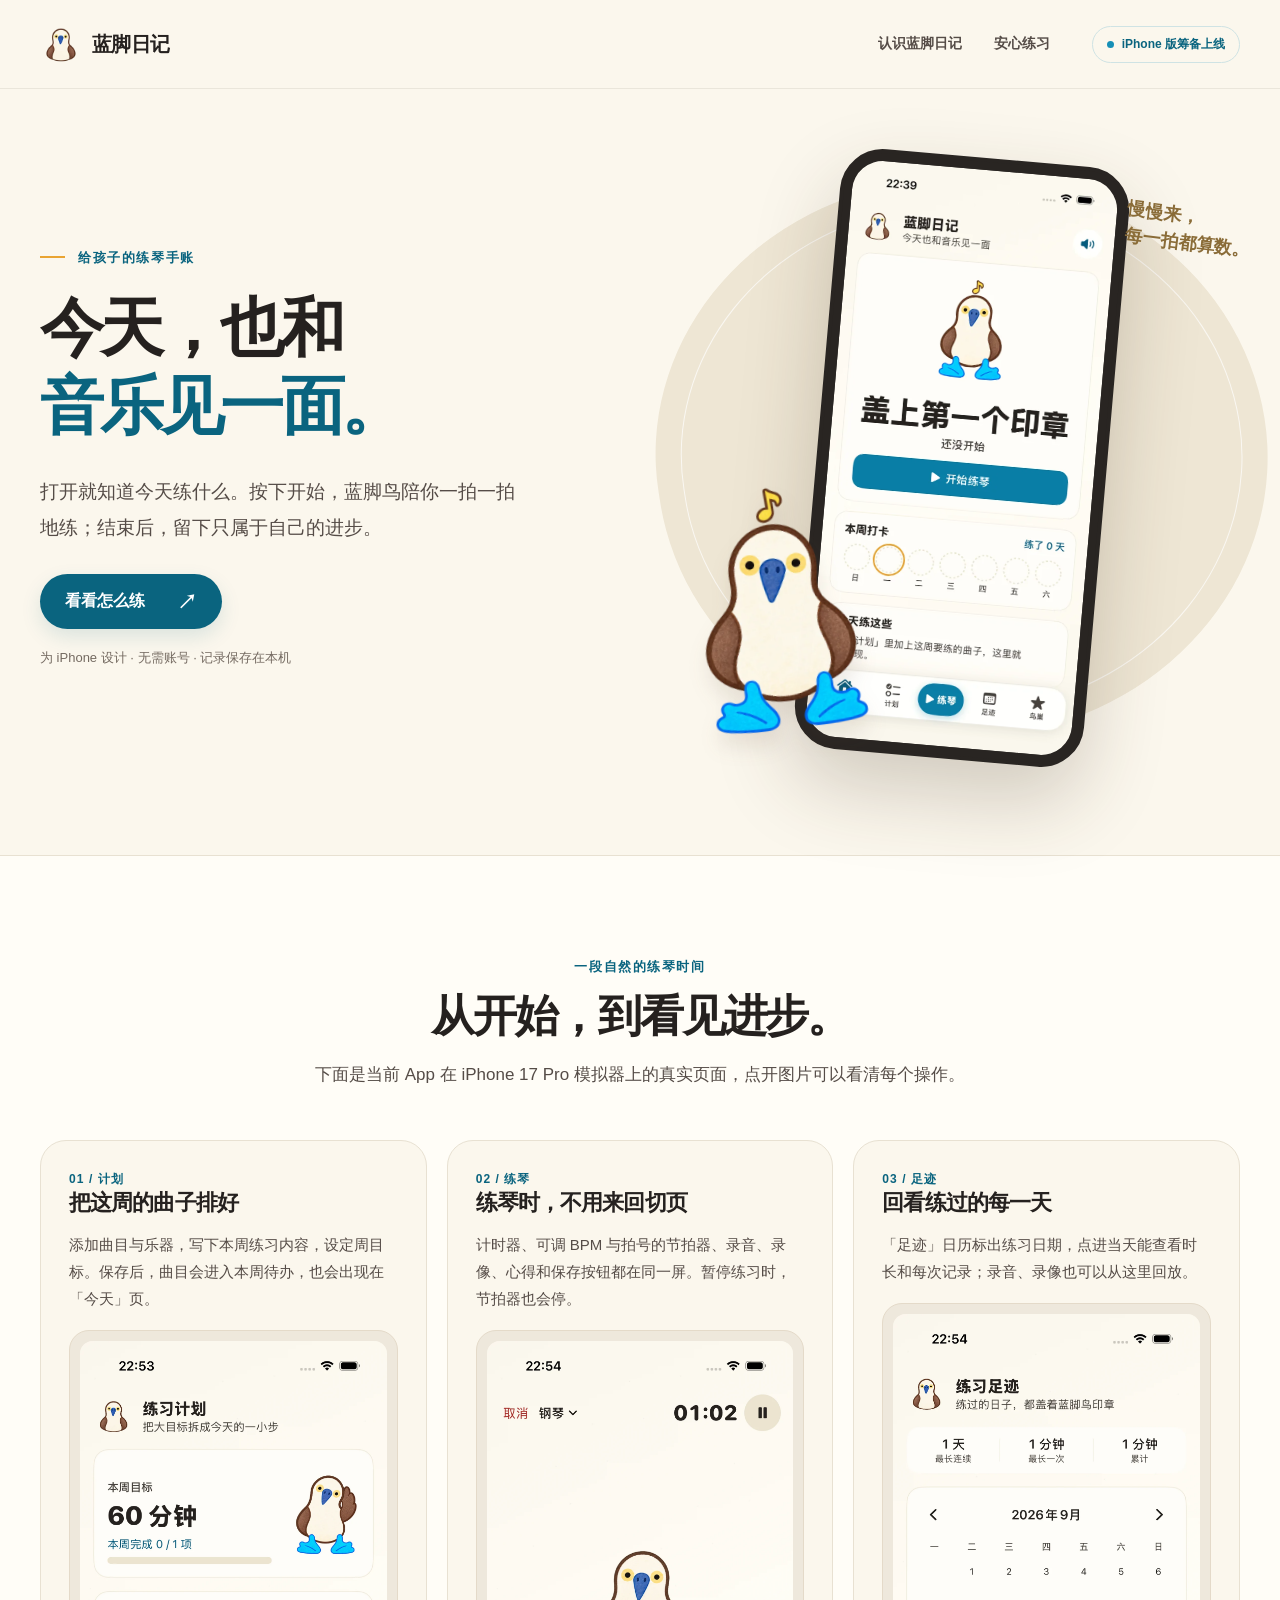
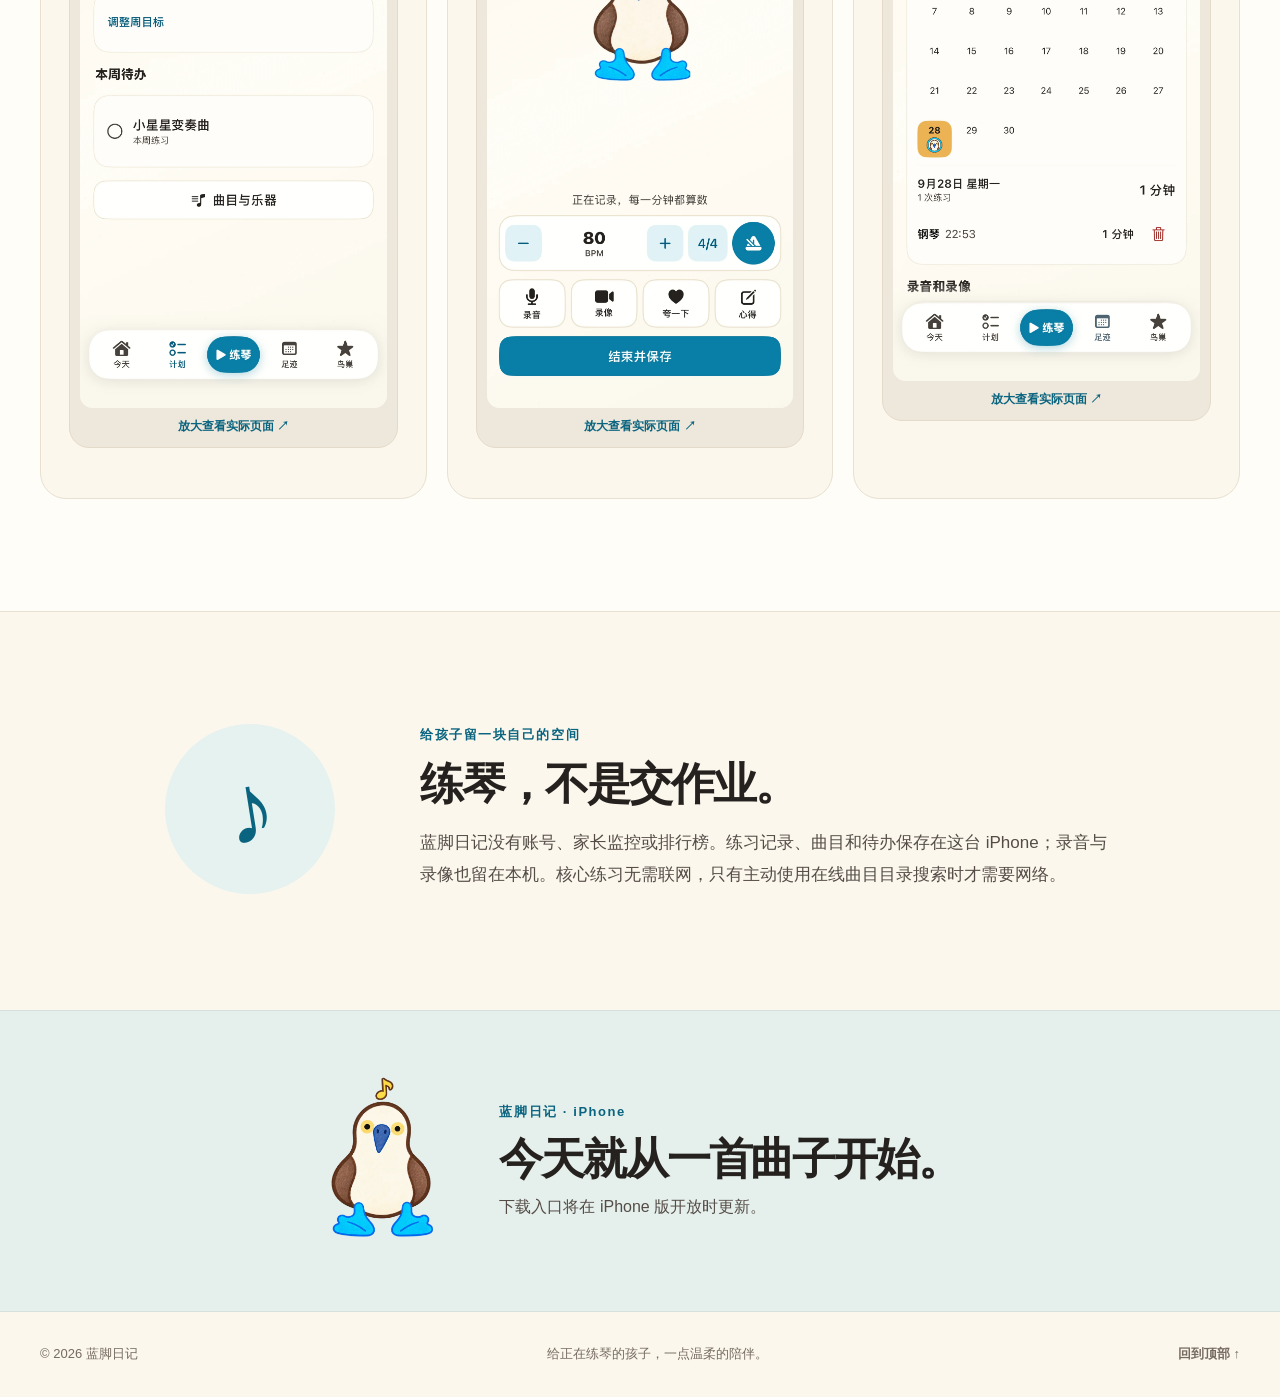
==== index.html @ 8ad5c177 "Publish BlueFootDiary website" ====
<!doctype html>
<html lang="zh-CN">
<head>
  <meta charset="utf-8">
  <meta name="viewport" content="width=device-width, initial-scale=1">
  <meta name="theme-color" content="#fbf7ed">
  <meta name="description" content="蓝脚日记是一款给孩子使用的 iPhone 练琴手账。今天知道练什么，一键开始，在蓝脚鸟的陪伴下看见自己的进步。">
  <title>蓝脚日记｜今天也和音乐见一面</title>
  <link rel="icon" type="image/svg+xml" href="data:image/svg+xml,%3Csvg xmlns='http://www.w3.org/2000/svg' viewBox='0 0 64 64'%3E%3Crect width='64' height='64' rx='18' fill='%23fbf7ed'/%3E%3Cellipse cx='31' cy='41' rx='18' ry='11' fill='%23168fb6'/%3E%3Ccircle cx='15' cy='26' r='7' fill='%23168fb6'/%3E%3Ccircle cx='30' cy='20' r='7' fill='%23168fb6'/%3E%3Ccircle cx='46' cy='26' r='7' fill='%23168fb6'/%3E%3C/svg%3E">
  <link rel="stylesheet" href="styles.css">
</head>
<body>
  <a class="skip-link" href="#main">跳到主要内容</a>
  <header class="site-header">
    <nav class="nav wrap" aria-label="主导航">
      <a class="brand" href="#top" aria-label="蓝脚日记，返回页首">
        <img src="assets/bird-avatar.webp" alt="" width="42" height="42">
        <span>蓝脚日记</span>
      </a>
      <div class="nav-links">
        <a href="#experience">认识蓝脚日记</a>
        <a href="#privacy">安心练习</a>
      </div>
      <span class="availability"><span class="status-dot" aria-hidden="true"></span>iPhone 版筹备上线</span>
    </nav>
  </header>

  <main id="main">
    <section class="hero wrap" id="top" aria-labelledby="hero-title">
      <div class="hero-copy">
        <p class="eyebrow"><span class="eyebrow-line" aria-hidden="true"></span> 给孩子的练琴手账</p>
        <h1 id="hero-title">今天，也和<br><em>音乐见一面。</em></h1>
        <p class="hero-intro">打开就知道今天练什么。按下开始，蓝脚鸟陪你一拍一拍地练；结束后，留下只属于自己的进步。</p>
        <a class="primary-link" href="#experience">看看怎么练 <span aria-hidden="true">↗</span></a>
        <p class="hero-note">为 iPhone 设计 · 无需账号 · 记录保存在本机</p>
      </div>
      <div class="hero-art" aria-label="蓝脚日记当前版本的 iPhone 首页截图">
        <div class="paper-halo" aria-hidden="true"></div>
        <div class="phone">
          <img src="assets/app-today.webp" alt="蓝脚日记首页：蓝脚鸟、开始练琴、本周打卡和今天练这些" width="650" height="1413" fetchpriority="high">
        </div>
        <img class="hero-bird" src="assets/bird-waiting.webp" alt="" width="250" height="365">
        <span class="handwritten-note" aria-hidden="true">慢慢来，<br>每一拍都算数。</span>
      </div>
    </section>

    <section class="journey" id="experience" aria-labelledby="journey-title">
      <div class="wrap">
        <div class="section-heading">
          <p class="eyebrow">一段自然的练琴时间</p>
          <h2 id="journey-title">从开始，到看见进步。</h2>
          <p>下面是当前 App 在 iPhone 17 Pro 模拟器上的真实页面，点开图片可以看清每个操作。</p>
        </div>
        <div class="steps">
          <article class="step-card">
            <span class="step-no">01 / 计划</span>
            <h3>把这周的曲子排好</h3>
            <p>添加曲目与乐器，写下本周练习内容，设定周目标。保存后，曲目会进入本周待办，也会出现在「今天」页。</p>
            <a class="step-visual screen-visual" href="assets/app-plan.webp" target="_blank" rel="noopener" aria-label="放大查看练习计划实际页面">
              <img src="assets/app-plan.webp" alt="练习计划页面：本周目标、本周待办曲目和曲目与乐器入口" loading="lazy" width="1206" height="2622">
              <span class="screen-label">放大查看实际页面 ↗</span>
            </a>
          </article>
          <article class="step-card">
            <span class="step-no">02 / 练琴</span>
            <h3>练琴时，不用来回切页</h3>
            <p>计时器、可调 BPM 与拍号的节拍器、录音、录像、心得和保存按钮都在同一屏。暂停练习时，节拍器也会停。</p>
            <a class="step-visual screen-visual" href="assets/app-practice.webp" target="_blank" rel="noopener" aria-label="放大查看练琴台实际页面">
              <img src="assets/app-practice.webp" alt="练琴台页面：计时、BPM、拍号、录音、录像、心得和结束保存" loading="lazy" width="1206" height="2622">
              <span class="screen-label">放大查看实际页面 ↗</span>
            </a>
          </article>
          <article class="step-card">
            <span class="step-no">03 / 足迹</span>
            <h3>回看练过的每一天</h3>
            <p>「足迹」日历标出练习日期，点进当天能查看时长和每次记录；录音、录像也可以从这里回放。</p>
            <a class="step-visual screen-visual" href="assets/app-footprints.webp" target="_blank" rel="noopener" aria-label="放大查看练习足迹实际页面">
              <img src="assets/app-footprints.webp" alt="练习足迹页面：连续练习、日历印章、当天时长和练习记录" loading="lazy" width="1206" height="2622">
              <span class="screen-label">放大查看实际页面 ↗</span>
            </a>
          </article>
        </div>
      </div>
    </section>

    <section class="privacy wrap" id="privacy" aria-labelledby="privacy-title">
      <div class="privacy-mark" aria-hidden="true">♪</div>
      <div>
        <p class="eyebrow">给孩子留一块自己的空间</p>
        <h2 id="privacy-title">练琴，不是交作业。</h2>
        <p>蓝脚日记没有账号、家长监控或排行榜。练习记录、曲目和待办保存在这台 iPhone；录音与录像也留在本机。核心练习无需联网，只有主动使用在线曲目目录搜索时才需要网络。</p>
      </div>
    </section>

    <section class="closing" aria-labelledby="closing-title">
      <div class="wrap closing-inner">
        <img src="assets/bird-waiting.webp" alt="" loading="lazy" width="135" height="197">
        <div>
          <p class="eyebrow">蓝脚日记 · iPhone</p>
          <h2 id="closing-title">今天就从一首曲子开始。</h2>
          <p>下载入口将在 iPhone 版开放时更新。</p>
        </div>
      </div>
    </section>
  </main>

  <footer class="site-footer">
    <div class="wrap footer-inner"><span>© 2026 蓝脚日记</span><span>给正在练琴的孩子，一点温柔的陪伴。</span><a href="#top">回到顶部 ↑</a></div>
  </footer>
</body>
</html>
---- styles.css ----
:root{--paper:#fbf7ed;--surface:#fffdf7;--ink:#25211f;--soft:#554c47;--line:#e8e1d2;--blue:#168fb6;--deep:#0a647f;--wheat:#e9a432}*{box-sizing:border-box}html{scroll-behavior:smooth}body{margin:0;background:var(--paper);color:var(--ink);font-family:-apple-system,BlinkMacSystemFont,"PingFang SC","Hiragino Sans GB","Microsoft YaHei",sans-serif;-webkit-font-smoothing:antialiased}img{max-width:100%;height:auto;display:block}a{color:inherit;text-decoration:none}a:focus-visible{outline:3px solid var(--blue);outline-offset:4px;border-radius:4px}.wrap{width:min(1200px,calc(100% - 64px));margin-inline:auto}.skip-link{position:absolute;z-index:100;left:12px;top:-60px;background:var(--ink);color:#fff;padding:10px 16px}.skip-link:focus{top:12px}.site-header{border-bottom:1px solid rgba(72,54,35,.09)}.nav{height:88px;display:flex;align-items:center;gap:42px}.brand{display:flex;align-items:center;gap:10px;font-size:20px;font-weight:800;letter-spacing:-.03em;white-space:nowrap}.brand img{object-fit:contain}.nav-links{display:flex;gap:32px;margin-left:auto;font-size:14px;color:var(--soft);font-weight:600}.nav-links a:hover,.site-footer a:hover{color:var(--deep)}.availability{display:inline-flex;align-items:center;gap:8px;border:1px solid #cfe3e4;border-radius:999px;padding:9px 14px;color:var(--deep);font-size:12px;font-weight:700;white-space:nowrap}.status-dot{width:7px;height:7px;border-radius:50%;background:var(--blue)}.hero{min-height:680px;display:grid;grid-template-columns:1.03fr .97fr;align-items:center;gap:54px;padding-top:64px;padding-bottom:92px}.hero-copy{max-width:570px;position:relative;z-index:2}.eyebrow{margin:0 0 22px;color:var(--deep);font-size:13px;font-weight:800;letter-spacing:.12em}.eyebrow-line{display:inline-block;width:25px;height:2px;margin:0 8px 4px 0;background:var(--wheat)}h1,h2,h3,p{word-break:normal}h1{font-size:clamp(52px,5vw,80px);line-height:1.23;letter-spacing:-.06em;margin:0 0 28px;font-weight:850}h1 em{font-style:normal;color:var(--deep)}.hero-intro{font-size:19px;line-height:1.9;max-width:490px;color:var(--soft);margin:0 0 28px}.primary-link{display:inline-flex;align-items:center;gap:32px;background:var(--deep);color:#fff;border-radius:999px;padding:17px 25px;font-size:16px;font-weight:750;box-shadow:0 8px 20px rgba(10,100,127,.13);transition:transform .2s,background .2s}.primary-link:hover{transform:translateY(-2px);background:#07546c}.primary-link span{font-size:20px;line-height:0}.hero-note{font-size:13px;color:#746a61;margin:20px 0 0}.hero-art{position:relative;display:flex;justify-content:center;align-items:center;min-height:610px}.paper-halo{position:absolute;width:610px;height:560px;max-width:112%;border-radius:48% 52% 49% 51%;background:#eee6d4;transform:rotate(-9deg)}.paper-halo:before{content:"";position:absolute;inset:25px;border:1px solid rgba(255,255,255,.7);border-radius:inherit}.phone{position:relative;z-index:1;width:290px;padding:8px;background:#292522;border:4px solid #292522;border-radius:43px;box-shadow:0 35px 80px rgba(66,47,27,.22);transform:rotate(5deg);overflow:hidden}.phone img{width:100%;border-radius:31px}.hero-bird{position:absolute;z-index:2;left:0;bottom:12px;width:190px;transform:rotate(-7deg);filter:drop-shadow(0 14px 10px rgba(91,67,44,.11))}.handwritten-note{position:absolute;z-index:2;right:-12px;top:50px;color:#8a6c38;font-size:18px;line-height:1.5;font-weight:700;transform:rotate(7deg)}.journey{background:#fffdf7;border-top:1px solid var(--line);border-bottom:1px solid var(--line);padding:102px 0 112px}.section-heading{text-align:center;max-width:680px;margin:0 auto 50px}.section-heading .eyebrow{margin-bottom:12px}.section-heading h2,.privacy h2,.closing h2{font-size:clamp(34px,3.4vw,48px);letter-spacing:-.05em;line-height:1.3;margin:0 0 15px}.section-heading>p:last-child{color:var(--soft);font-size:17px;line-height:1.8;margin:0}.steps{display:grid;grid-template-columns:repeat(3,1fr);gap:20px}.step-card{border:1px solid var(--line);background:var(--paper);border-radius:26px;padding:28px;min-width:0}.step-no{color:var(--deep);font-size:12px;font-weight:800;letter-spacing:.09em}.step-visual{height:250px;display:flex;align-items:center;justify-content:center;margin:18px 0 23px;border-radius:18px;overflow:hidden;position:relative}.step-visual-bird{background:#f4ede0}.step-visual-bird img{height:208px;width:auto}.step-visual-beat{background:#e8f3f2}.step-visual-beat img{height:215px;width:auto}.step-visual-nest{background:#f5eede}.step-visual-nest img{width:95%;max-height:225px;object-fit:contain}.beat-caption{position:absolute;right:14px;bottom:14px;color:var(--deep);font-size:12px;font-weight:700;background:rgba(255,255,255,.77);padding:7px 10px;border-radius:999px}.step-card h3{font-size:22px;line-height:1.4;letter-spacing:-.04em;margin:0 0 12px}.step-card p{color:var(--soft);font-size:15px;line-height:1.8;margin:0}.privacy{display:grid;grid-template-columns:185px 1fr;gap:70px;align-items:center;padding-top:112px;padding-bottom:116px;max-width:950px}.privacy-mark{display:grid;place-items:center;width:170px;height:170px;border-radius:50%;background:#e6f2ef;color:var(--deep);font-size:100px;font-family:Georgia,serif;transform:rotate(-9deg)}.privacy .eyebrow{margin-bottom:12px}.privacy p:last-child{font-size:17px;color:var(--soft);line-height:1.9;max-width:690px;margin:0}.closing{background:#e5f0ed;border-top:1px solid #d4e2db;border-bottom:1px solid #d4e2db}.closing-inner{display:flex;align-items:center;justify-content:center;gap:54px;min-height:300px}.closing-inner img{width:125px}.closing .eyebrow{margin-bottom:10px}.closing h2{margin-bottom:9px}.closing p:last-child{color:var(--soft);margin:0;font-size:16px}.site-footer{font-size:13px;color:#766b60}.footer-inner{display:flex;align-items:center;gap:20px;min-height:85px}.footer-inner span:nth-child(2){margin:auto}.site-footer a{font-weight:700}@media(max-width:950px){.nav{gap:20px}.nav-links{gap:17px}.hero{gap:20px}.phone{width:245px}.hero-bird{width:145px;left:-10px}.handwritten-note{right:-8px;font-size:15px}.paper-halo{width:460px;height:480px}.step-card{padding:20px}.step-card h3{font-size:20px}}@media(max-width:700px){.wrap{width:min(100% - 36px,540px)}.site-header .nav{height:70px}.brand{font-size:18px}.brand img{width:37px;height:37px}.nav-links{display:none}.availability{margin-left:auto;padding:7px 10px;font-size:10px}.hero{display:flex;flex-direction:column;gap:5px;padding-top:66px;padding-bottom:70px;min-height:0}.hero-copy{max-width:100%}.eyebrow{font-size:11px;margin-bottom:15px}h1{font-size:clamp(45px,11.5vw,64px);margin-bottom:20px}.hero-intro{font-size:16px;line-height:1.8;margin-bottom:23px}.primary-link{padding:15px 22px;font-size:15px}.hero-note{font-size:11px}.hero-art{width:100%;min-height:550px;margin-top:18px;overflow:hidden}.paper-halo{width:100%;height:460px}.phone{width:235px;margin-left:35px}.hero-bird{width:125px;left:3px;bottom:20px}.handwritten-note{display:none}.journey{padding:75px 0 78px}.section-heading{margin-bottom:28px}.section-heading h2,.privacy h2,.closing h2{font-size:34px}.section-heading>p:last-child{font-size:15px}.steps{grid-template-columns:1fr;gap:15px}.step-card{padding:22px}.step-visual{height:225px;margin:14px 0 20px}.step-card h3{font-size:21px}.privacy{grid-template-columns:1fr;gap:24px;padding-top:77px;padding-bottom:83px}.privacy-mark{width:92px;height:92px;font-size:58px}.privacy p:last-child{font-size:15px}.closing-inner{min-height:250px;gap:15px;justify-content:flex-start}.closing-inner img{width:90px}.closing h2{font-size:27px}.closing p:last-child{font-size:13px}.footer-inner{flex-wrap:wrap;gap:8px 18px;padding:23px 0;min-height:0}.footer-inner span:nth-child(2){order:3;width:100%;margin:0}}@media(prefers-reduced-motion:reduce){html{scroll-behavior:auto}.primary-link{transition:none}}

/* Current iPhone screens are the main evidence in the feature section. */
.step-visual.screen-visual{display:block;height:auto;overflow:hidden;margin:18px 0 22px;padding:10px;background:#eee8dc;border:1px solid #e4dac9;border-radius:20px;transition:transform .2s,box-shadow .2s}
.step-visual.screen-visual:hover{transform:translateY(-3px);box-shadow:0 14px 32px rgba(67,52,29,.12)}
.screen-visual img{width:100%;height:auto;max-height:none;object-fit:contain;border-radius:13px;background:var(--paper)}
.screen-label{display:block;padding:10px 2px 2px;text-align:center;color:var(--deep);font-size:12px;font-weight:750}
@media(prefers-reduced-motion:reduce){.step-visual.screen-visual{transition:none}}
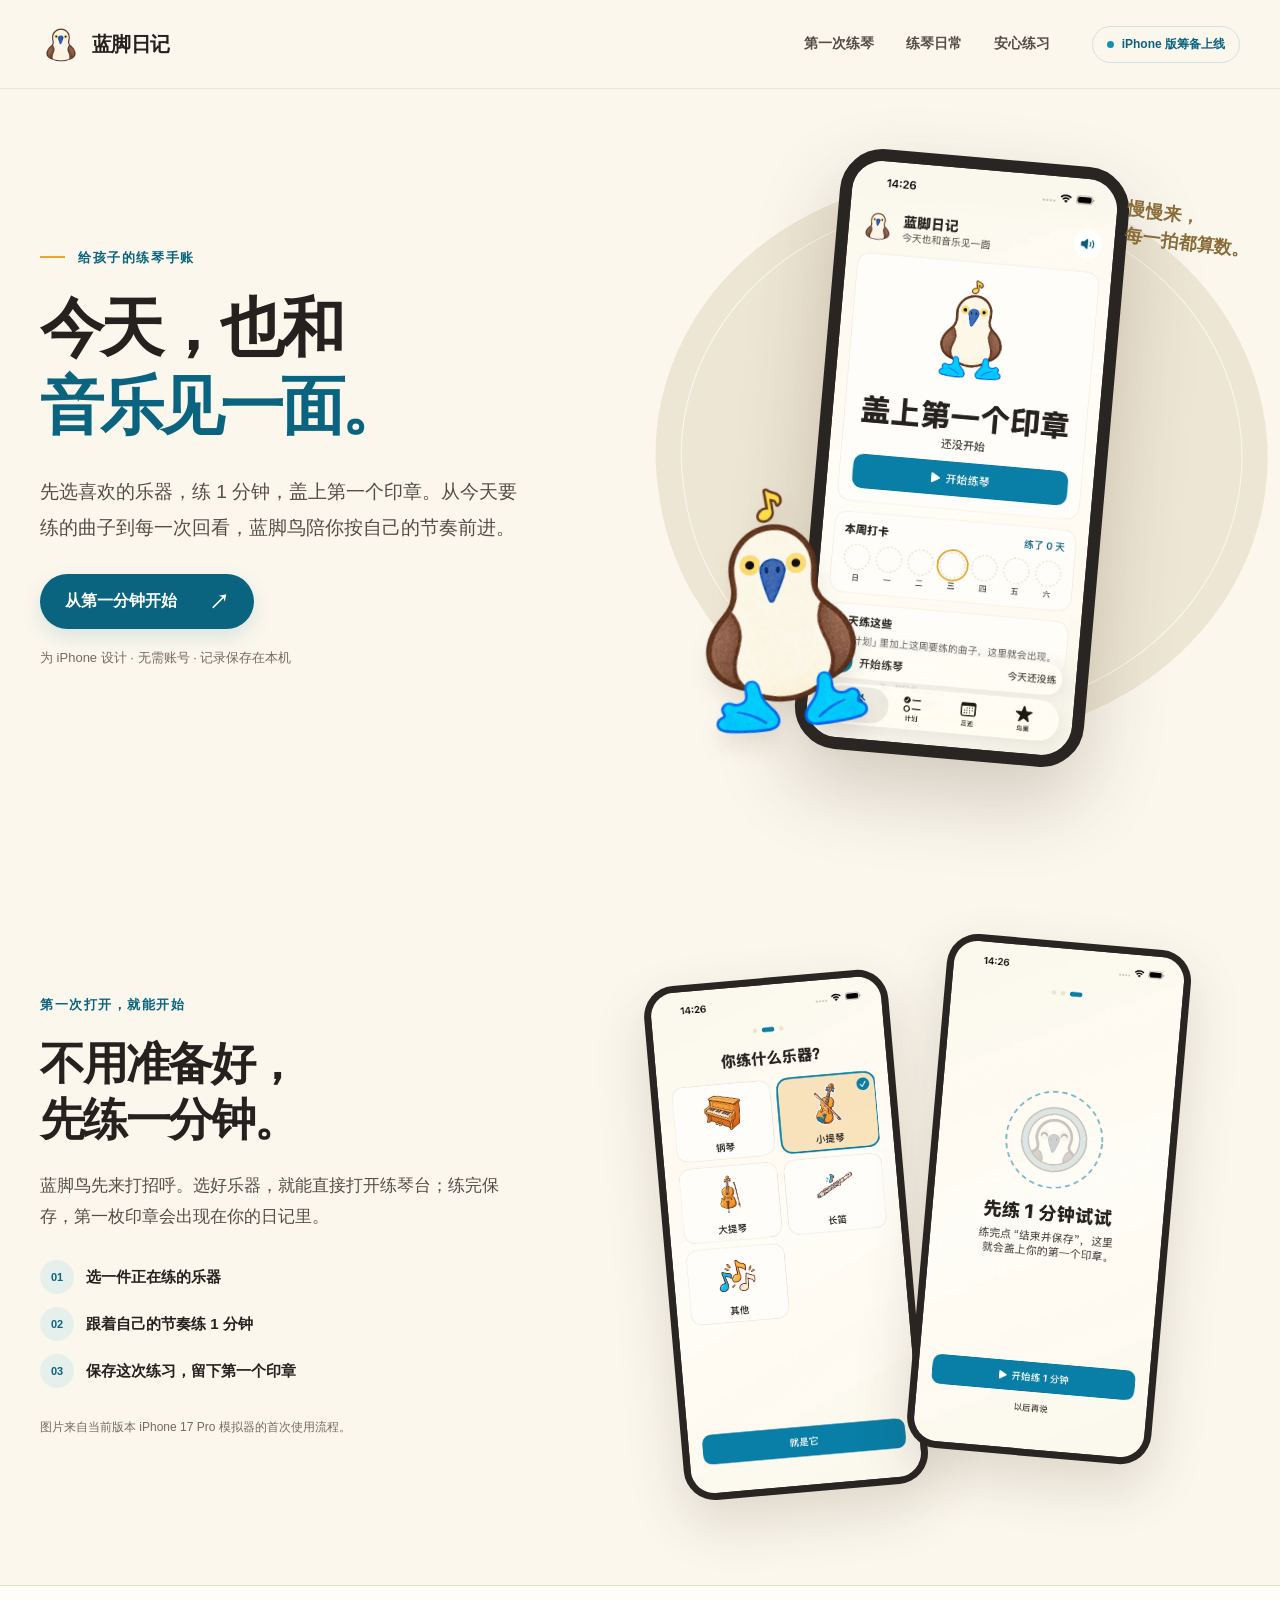
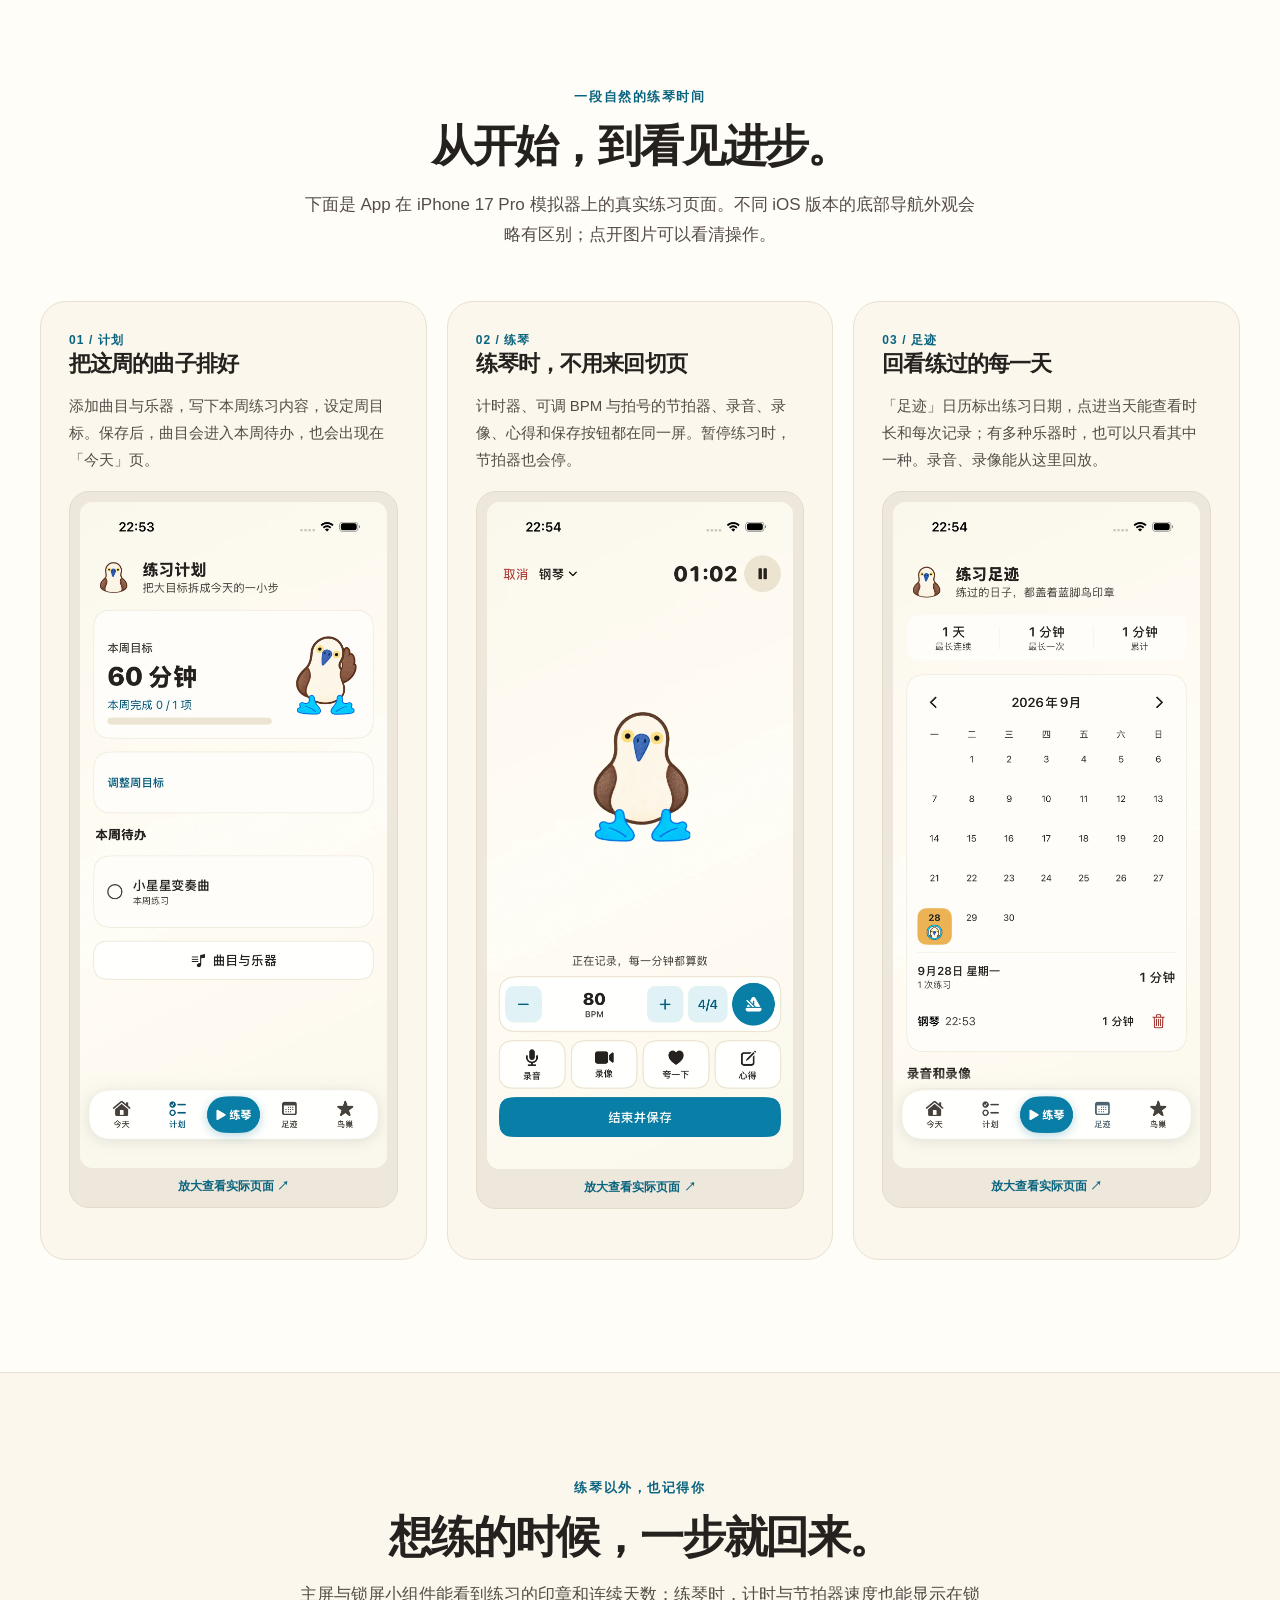
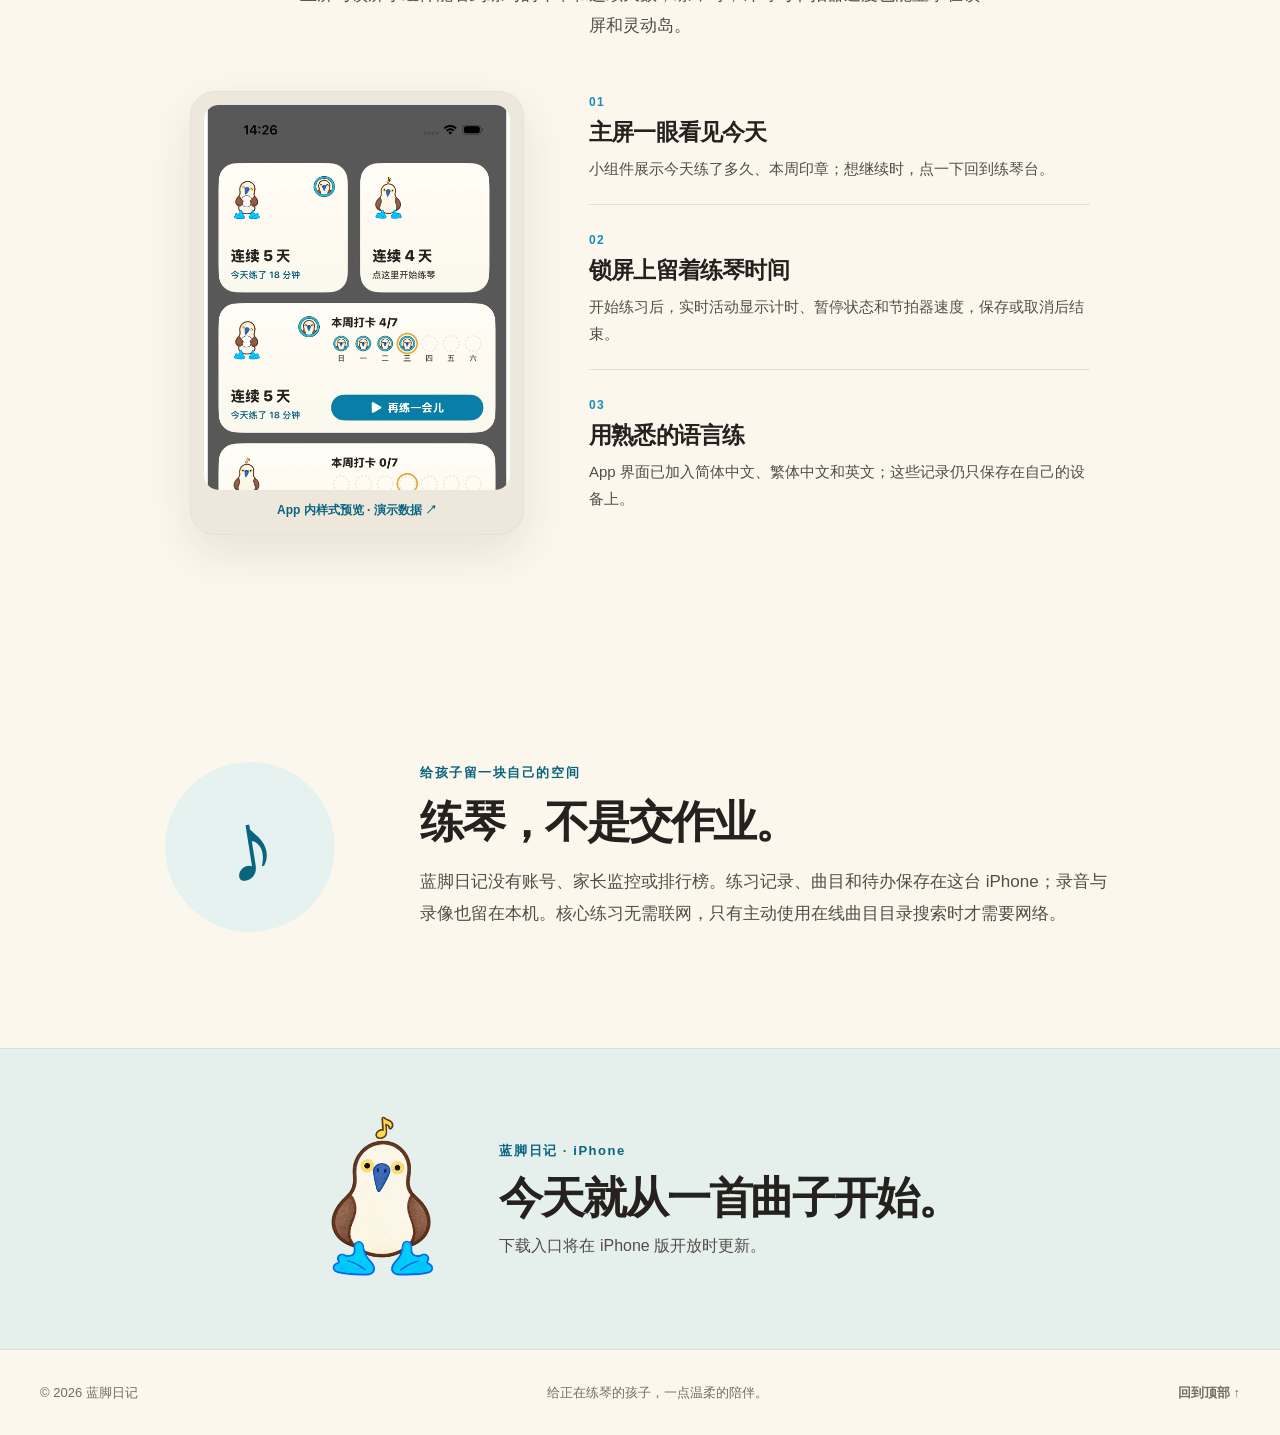
==== commit ecd088b2: "同步蓝脚日记新版引导与练琴体验到官网" ====
--- a/index.html
+++ b/index.html
@@ -18,7 +18,8 @@
         <span>蓝脚日记</span>
       </a>
       <div class="nav-links">
-        <a href="#experience">认识蓝脚日记</a>
+        <a href="#first-minute">第一次练琴</a>
+        <a href="#experience">练琴日常</a>
         <a href="#privacy">安心练习</a>
       </div>
       <span class="availability"><span class="status-dot" aria-hidden="true"></span>iPhone 版筹备上线</span>
@@ -30,17 +31,31 @@
       <div class="hero-copy">
         <p class="eyebrow"><span class="eyebrow-line" aria-hidden="true"></span> 给孩子的练琴手账</p>
         <h1 id="hero-title">今天，也和<br><em>音乐见一面。</em></h1>
-        <p class="hero-intro">打开就知道今天练什么。按下开始，蓝脚鸟陪你一拍一拍地练；结束后，留下只属于自己的进步。</p>
-        <a class="primary-link" href="#experience">看看怎么练 <span aria-hidden="true">↗</span></a>
+        <p class="hero-intro">先选喜欢的乐器，练 1 分钟，盖上第一个印章。从今天要练的曲子到每一次回看，蓝脚鸟陪你按自己的节奏前进。</p>
+        <a class="primary-link" href="#first-minute">从第一分钟开始 <span aria-hidden="true">↗</span></a>
         <p class="hero-note">为 iPhone 设计 · 无需账号 · 记录保存在本机</p>
       </div>
-      <div class="hero-art" aria-label="蓝脚日记当前版本的 iPhone 首页截图">
+      <div class="hero-art" aria-label="蓝脚日记当前版本在 iPhone 17 Pro 模拟器上的首页截图">
         <div class="paper-halo" aria-hidden="true"></div>
         <div class="phone">
-          <img src="assets/app-today.webp" alt="蓝脚日记首页：蓝脚鸟、开始练琴、本周打卡和今天练这些" width="650" height="1413" fetchpriority="high">
+          <img src="assets/app-today-2026.webp" alt="新版首页：蓝脚鸟、第一个印章、本周打卡、今天练这些和底部开始练琴入口" width="1206" height="2622" fetchpriority="high">
         </div>
         <img class="hero-bird" src="assets/bird-waiting.webp" alt="" width="250" height="365">
         <span class="handwritten-note" aria-hidden="true">慢慢来，<br>每一拍都算数。</span>
+      </div>
+    </section>
+
+    <section class="first-minute wrap" id="first-minute" aria-labelledby="first-minute-title">
+      <div class="first-minute-copy">
+        <p class="eyebrow">第一次打开，就能开始</p>
+        <h2 id="first-minute-title">不用准备好，<br>先练一分钟。</h2>
+        <p>蓝脚鸟先来打招呼。选好乐器，就能直接打开练琴台；练完保存，第一枚印章会出现在你的日记里。</p>
+        <ol class="mini-steps"><li>选一件正在练的乐器</li><li>跟着自己的节奏练 1 分钟</li><li>保存这次练习，留下第一个印章</li></ol>
+        <p class="image-context">图片来自当前版本 iPhone 17 Pro 模拟器的首次使用流程。</p>
+      </div>
+      <div class="first-minute-screens">
+        <a href="assets/onboarding-instrument.webp" target="_blank" rel="noopener" aria-label="放大查看选乐器页面的真实截图"><img src="assets/onboarding-instrument.webp" alt="首次使用时选择乐器，可选钢琴、小提琴、大提琴、长笛或其他" width="1206" height="2622" loading="lazy"></a>
+        <a href="assets/onboarding-first-minute.webp" target="_blank" rel="noopener" aria-label="放大查看开始练一分钟页面的真实截图"><img src="assets/onboarding-first-minute.webp" alt="首次使用引导的最后一步：开始练习一分钟，保存后获得第一个印章" width="1206" height="2622" loading="lazy"></a>
       </div>
     </section>
 
@@ -49,7 +64,7 @@
         <div class="section-heading">
           <p class="eyebrow">一段自然的练琴时间</p>
           <h2 id="journey-title">从开始，到看见进步。</h2>
-          <p>下面是当前 App 在 iPhone 17 Pro 模拟器上的真实页面，点开图片可以看清每个操作。</p>
+          <p>下面是 App 在 iPhone 17 Pro 模拟器上的真实练习页面。不同 iOS 版本的底部导航外观会略有区别；点开图片可以看清操作。</p>
         </div>
         <div class="steps">
           <article class="step-card">
@@ -73,12 +88,31 @@
           <article class="step-card">
             <span class="step-no">03 / 足迹</span>
             <h3>回看练过的每一天</h3>
-            <p>「足迹」日历标出练习日期，点进当天能查看时长和每次记录；录音、录像也可以从这里回放。</p>
+            <p>「足迹」日历标出练习日期，点进当天能查看时长和每次记录；有多种乐器时，也可以只看其中一种。录音、录像能从这里回放。</p>
             <a class="step-visual screen-visual" href="assets/app-footprints.webp" target="_blank" rel="noopener" aria-label="放大查看练习足迹实际页面">
               <img src="assets/app-footprints.webp" alt="练习足迹页面：连续练习、日历印章、当天时长和练习记录" loading="lazy" width="1206" height="2622">
               <span class="screen-label">放大查看实际页面 ↗</span>
             </a>
           </article>
+        </div>
+      </div>
+    </section>
+
+    <section class="little-reminders wrap" aria-labelledby="little-reminders-title">
+      <div class="section-heading">
+        <p class="eyebrow">练琴以外，也记得你</p>
+        <h2 id="little-reminders-title">想练的时候，一步就回来。</h2>
+        <p>主屏与锁屏小组件能看到练习的印章和连续天数；练琴时，计时与节拍器速度也能显示在锁屏和灵动岛。</p>
+      </div>
+      <div class="reminder-layout">
+        <a class="widget-preview" href="assets/widget-gallery-preview.webp" target="_blank" rel="noopener" aria-label="放大查看 App 内小组件样式预览">
+          <img src="assets/widget-gallery-preview.webp" alt="App 内的小组件样式预览，展示主屏和锁屏上的练习印章与练琴入口，画面使用演示数据" width="1206" height="2622" loading="lazy">
+          <span>App 内样式预览 · 演示数据 ↗</span>
+        </a>
+        <div class="reminder-points">
+          <div><span aria-hidden="true">01</span><h3>主屏一眼看见今天</h3><p>小组件展示今天练了多久、本周印章；想继续时，点一下回到练琴台。</p></div>
+          <div><span aria-hidden="true">02</span><h3>锁屏上留着练琴时间</h3><p>开始练习后，实时活动显示计时、暂停状态和节拍器速度，保存或取消后结束。</p></div>
+          <div><span aria-hidden="true">03</span><h3>用熟悉的语言练</h3><p>App 界面已加入简体中文、繁体中文和英文；这些记录仍只保存在自己的设备上。</p></div>
         </div>
       </div>
     </section>
--- a/styles.css
+++ b/styles.css
@@ -6,3 +6,5 @@
 .screen-visual img{width:100%;height:auto;max-height:none;object-fit:contain;border-radius:13px;background:var(--paper)}
 .screen-label{display:block;padding:10px 2px 2px;text-align:center;color:var(--deep);font-size:12px;font-weight:750}
 @media(prefers-reduced-motion:reduce){.step-visual.screen-visual{transition:none}}
+
+.first-minute{display:grid;grid-template-columns:minmax(0,.85fr) minmax(0,1.15fr);align-items:center;gap:72px;padding-top:104px;padding-bottom:110px}.first-minute-copy h2{font-size:clamp(36px,3.5vw,52px);line-height:1.25;letter-spacing:-.05em;margin:0 0 22px}.first-minute-copy>p:not(.eyebrow){color:var(--soft);font-size:17px;line-height:1.85;margin:0}.mini-steps{list-style:none;counter-reset:minute;padding:0;margin:28px 0;display:grid;gap:13px}.mini-steps li{counter-increment:minute;display:flex;align-items:center;gap:12px;font-size:15px;font-weight:700}.mini-steps li:before{content:counter(minute,decimal-leading-zero);display:grid;place-items:center;flex:none;width:34px;height:34px;border-radius:50%;background:#e5f0ed;color:var(--deep);font-size:11px}.first-minute-copy .image-context{font-size:12px!important;color:#766b60!important}.first-minute-screens{display:flex;align-items:center;justify-content:center;gap:18px;min-width:0}.first-minute-screens a{width:45%;max-width:245px;padding:7px;background:#292522;border-radius:31px;box-shadow:0 23px 55px rgba(66,47,27,.16);transition:transform .2s}.first-minute-screens a:first-child{transform:rotate(-5deg) translateY(18px)}.first-minute-screens a:last-child{transform:rotate(5deg) translateY(-18px)}.first-minute-screens a:hover:first-child{transform:rotate(-3deg) translateY(10px)}.first-minute-screens a:hover:last-child{transform:rotate(3deg) translateY(-10px)}.first-minute-screens img{width:100%;border-radius:24px}.little-reminders{padding-top:106px;padding-bottom:115px}.reminder-layout{display:grid;grid-template-columns:minmax(0,.8fr) minmax(0,1.2fr);gap:65px;align-items:center;max-width:900px;margin:auto}.widget-preview{display:block;background:#eee8dc;padding:13px;border:1px solid var(--line);border-radius:25px;box-shadow:0 18px 46px rgba(66,47,27,.1)}.widget-preview img{width:100%;height:385px;object-fit:cover;object-position:top;border-radius:15px}.widget-preview span{display:block;padding:12px 4px 2px;text-align:center;color:var(--deep);font-size:12px;font-weight:750}.reminder-points{display:grid;gap:25px}.reminder-points>div{border-bottom:1px solid var(--line);padding-bottom:22px}.reminder-points>div:last-child{border:0}.reminder-points span{color:var(--blue);font-size:12px;font-weight:800;letter-spacing:.12em}.reminder-points h3{font-size:23px;margin:7px 0;letter-spacing:-.035em}.reminder-points p{font-size:15px;line-height:1.8;color:var(--soft);margin:0}@media(max-width:950px){.hero-art{min-width:0;overflow:hidden}.first-minute{gap:35px}.reminder-layout{gap:35px}}@media(max-width:700px){.first-minute{grid-template-columns:1fr;gap:30px;padding-top:76px;padding-bottom:80px}.first-minute-copy h2{font-size:38px}.first-minute-copy>p:not(.eyebrow){font-size:15px}.first-minute-screens{gap:12px;padding:8px 6px 25px}.first-minute-screens a{border-radius:25px;padding:5px;width:46%}.first-minute-screens img{border-radius:20px}.little-reminders{padding-top:75px;padding-bottom:80px}.reminder-layout{grid-template-columns:1fr;gap:32px}.widget-preview{max-width:420px;margin:auto}.widget-preview img{height:280px}.reminder-points{gap:16px}.reminder-points>div{padding-bottom:16px}.reminder-points h3{font-size:20px}}@media(prefers-reduced-motion:reduce){.first-minute-screens a{transition:none}}
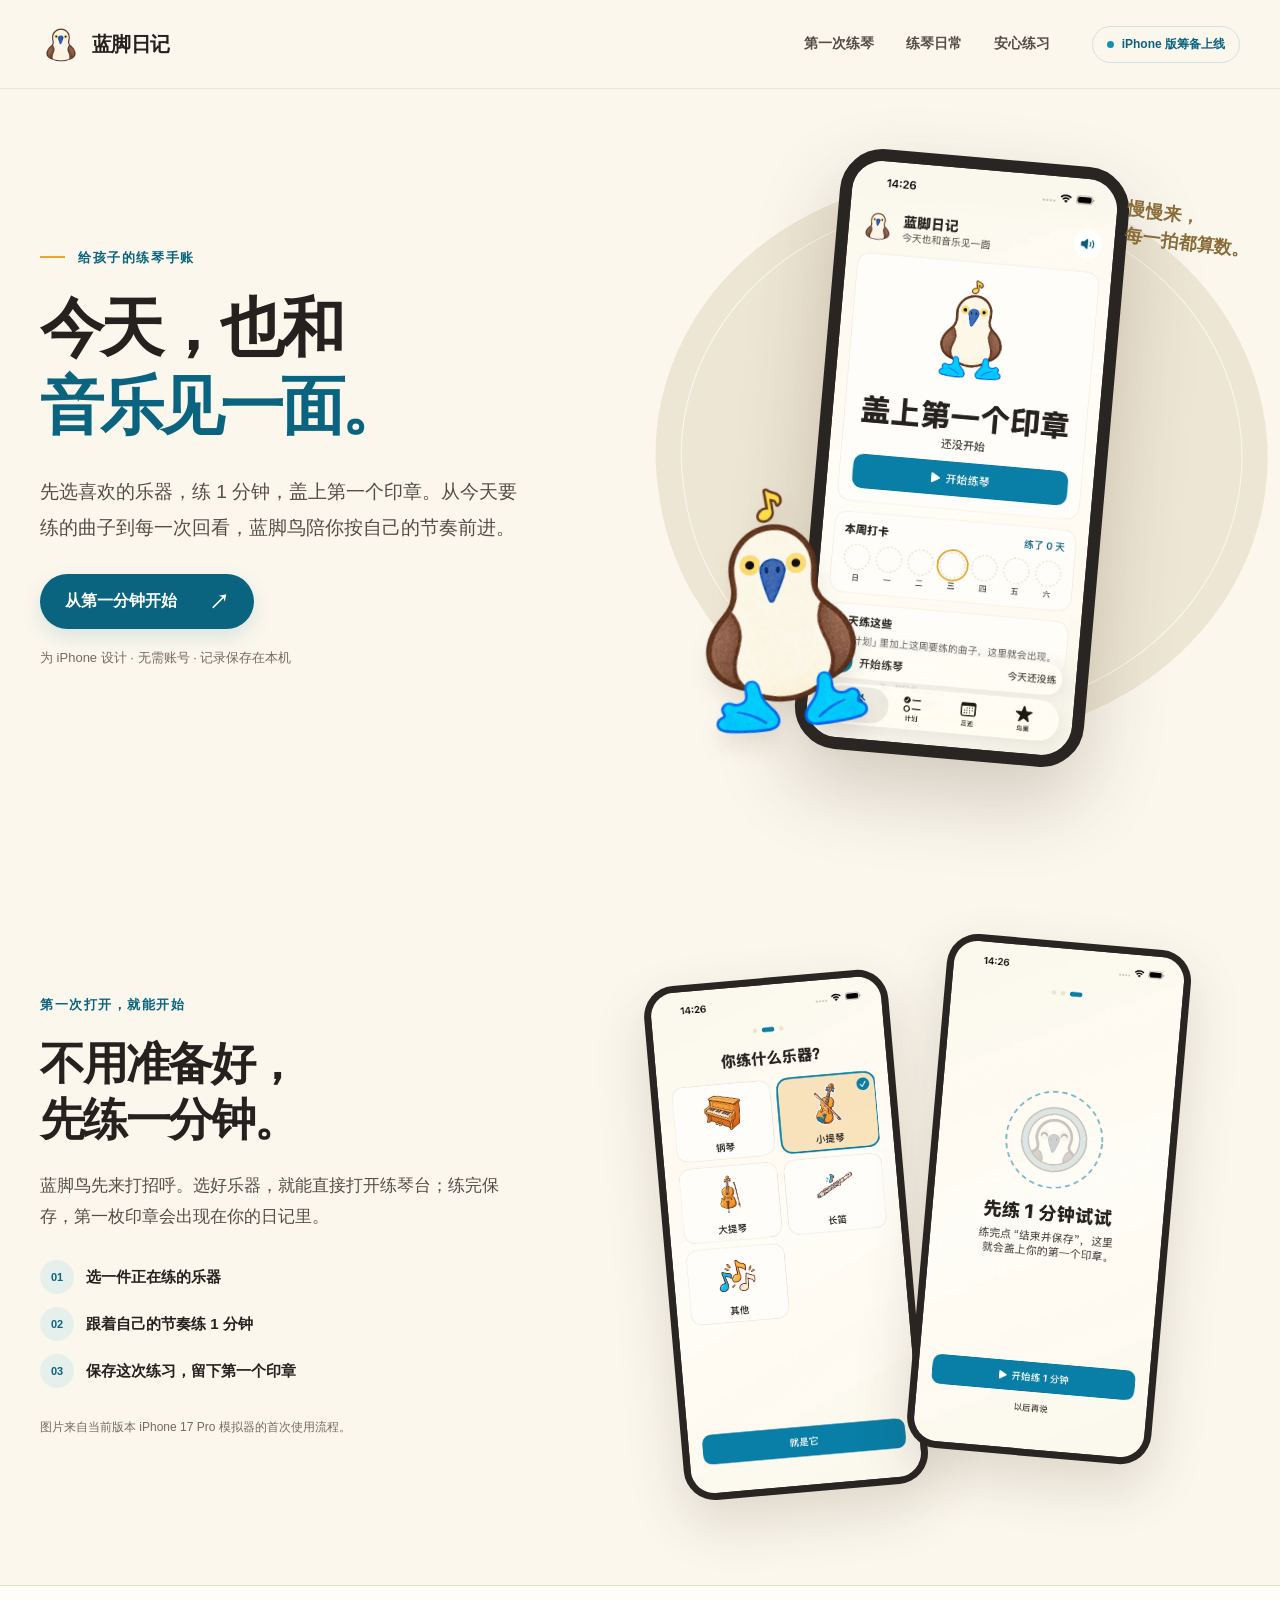
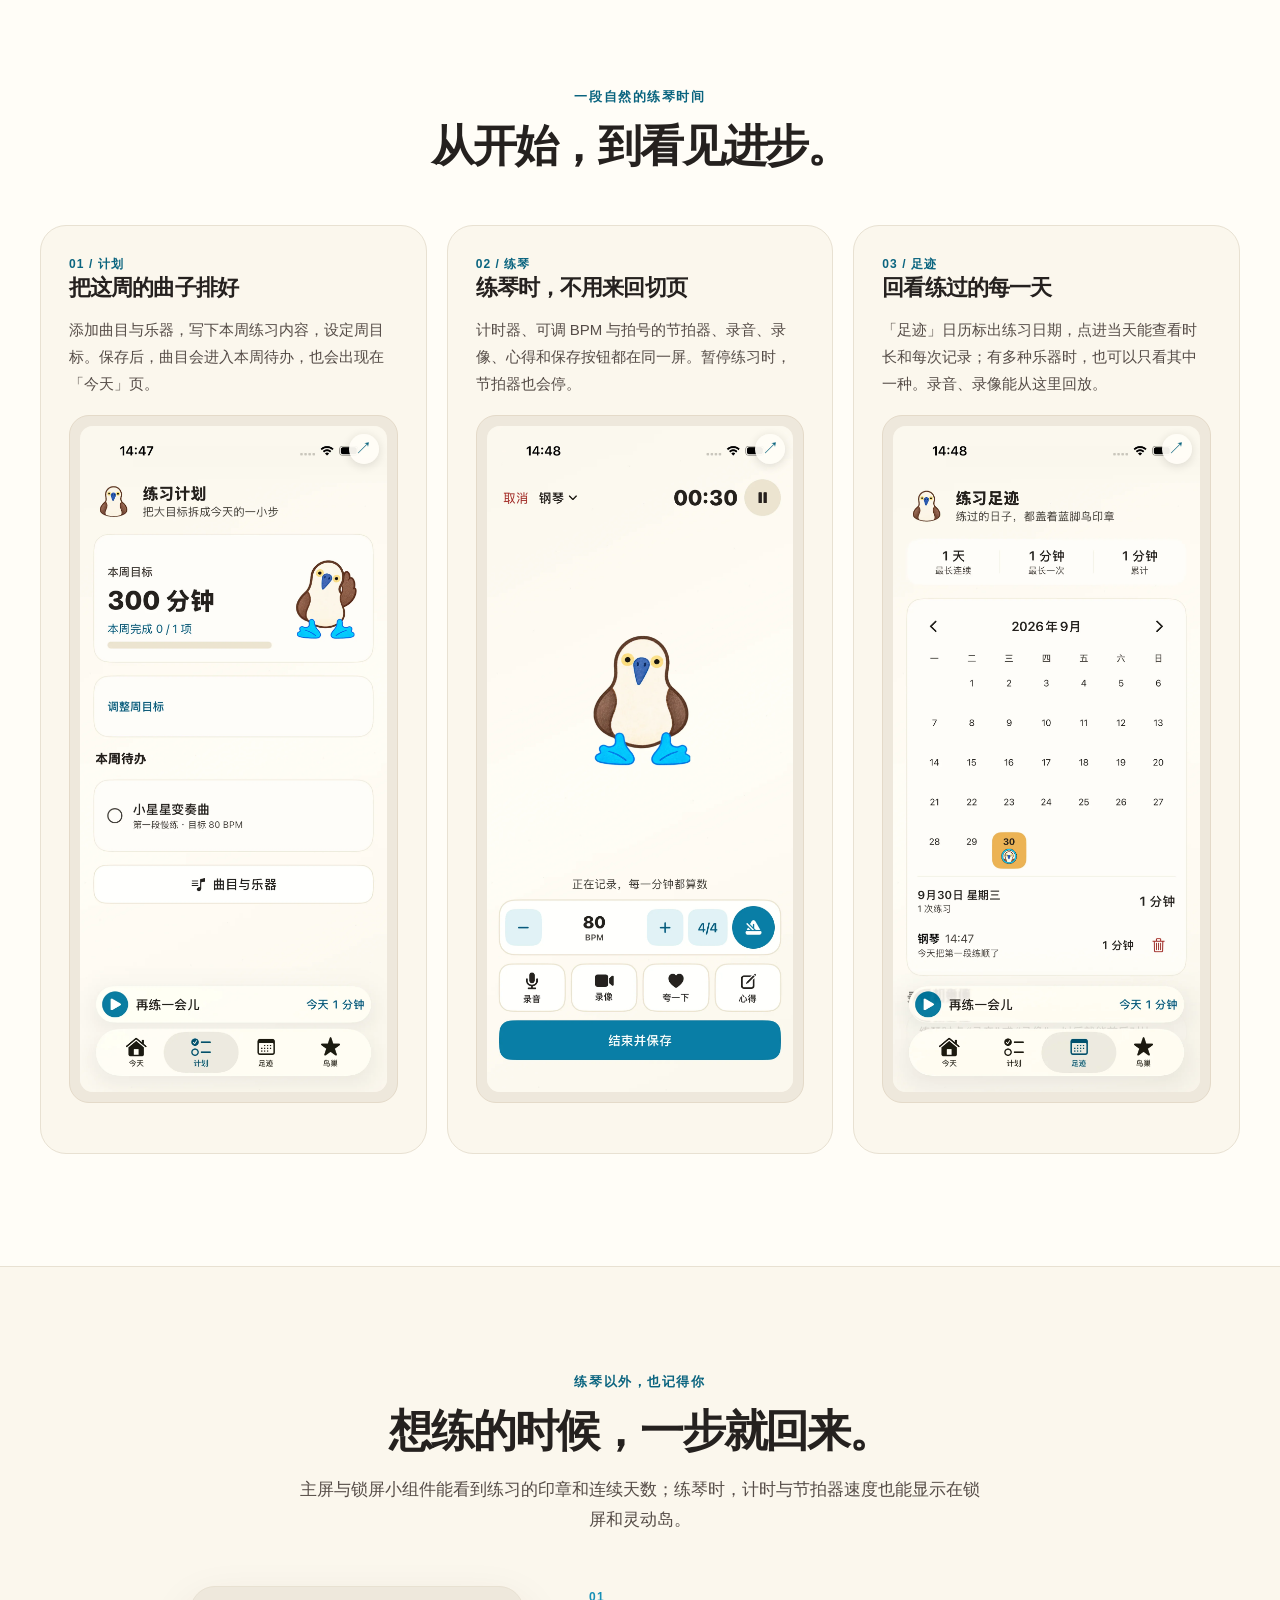
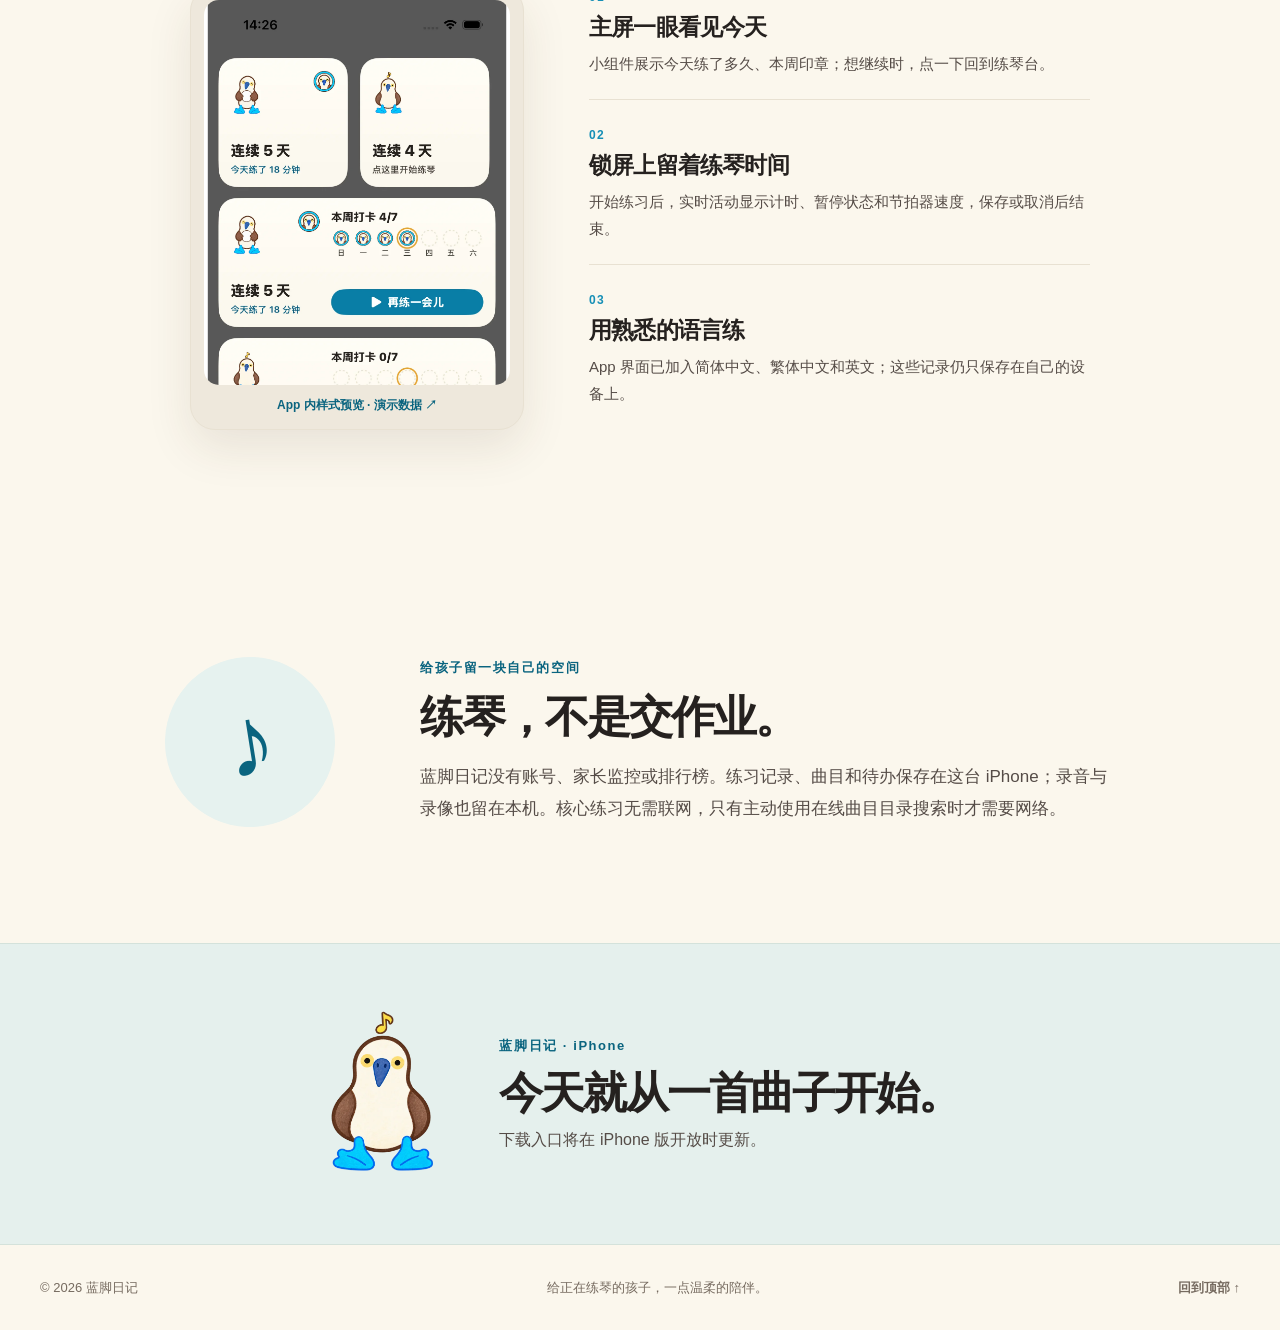
==== commit 7a9cff81: "Update feature screens to current iPhone build" ====
--- a/index.html
+++ b/index.html
@@ -64,34 +64,30 @@
         <div class="section-heading">
           <p class="eyebrow">一段自然的练琴时间</p>
           <h2 id="journey-title">从开始，到看见进步。</h2>
-          <p>下面是 App 在 iPhone 17 Pro 模拟器上的真实练习页面。不同 iOS 版本的底部导航外观会略有区别；点开图片可以看清操作。</p>
         </div>
         <div class="steps">
           <article class="step-card">
             <span class="step-no">01 / 计划</span>
             <h3>把这周的曲子排好</h3>
             <p>添加曲目与乐器，写下本周练习内容，设定周目标。保存后，曲目会进入本周待办，也会出现在「今天」页。</p>
-            <a class="step-visual screen-visual" href="assets/app-plan.webp" target="_blank" rel="noopener" aria-label="放大查看练习计划实际页面">
-              <img src="assets/app-plan.webp" alt="练习计划页面：本周目标、本周待办曲目和曲目与乐器入口" loading="lazy" width="1206" height="2622">
-              <span class="screen-label">放大查看实际页面 ↗</span>
+            <a class="step-visual screen-visual" href="assets/app-plan-2026.webp" target="_blank" rel="noopener" aria-label="查看练习计划页面大图">
+              <img src="assets/app-plan-2026.webp" alt="当前版本练习计划页面：本周目标、本周待办的小星星变奏曲和曲目与乐器入口" loading="lazy" width="1206" height="2622">
             </a>
           </article>
           <article class="step-card">
             <span class="step-no">02 / 练琴</span>
             <h3>练琴时，不用来回切页</h3>
             <p>计时器、可调 BPM 与拍号的节拍器、录音、录像、心得和保存按钮都在同一屏。暂停练习时，节拍器也会停。</p>
-            <a class="step-visual screen-visual" href="assets/app-practice.webp" target="_blank" rel="noopener" aria-label="放大查看练琴台实际页面">
-              <img src="assets/app-practice.webp" alt="练琴台页面：计时、BPM、拍号、录音、录像、心得和结束保存" loading="lazy" width="1206" height="2622">
-              <span class="screen-label">放大查看实际页面 ↗</span>
+            <a class="step-visual screen-visual" href="assets/app-practice-2026.webp" target="_blank" rel="noopener" aria-label="查看练琴台页面大图">
+              <img src="assets/app-practice-2026.webp" alt="当前版本练琴台页面：计时、BPM、拍号、录音、录像、心得和结束保存" loading="lazy" width="1206" height="2622">
             </a>
           </article>
           <article class="step-card">
             <span class="step-no">03 / 足迹</span>
             <h3>回看练过的每一天</h3>
             <p>「足迹」日历标出练习日期，点进当天能查看时长和每次记录；有多种乐器时，也可以只看其中一种。录音、录像能从这里回放。</p>
-            <a class="step-visual screen-visual" href="assets/app-footprints.webp" target="_blank" rel="noopener" aria-label="放大查看练习足迹实际页面">
-              <img src="assets/app-footprints.webp" alt="练习足迹页面：连续练习、日历印章、当天时长和练习记录" loading="lazy" width="1206" height="2622">
-              <span class="screen-label">放大查看实际页面 ↗</span>
+            <a class="step-visual screen-visual" href="assets/app-footprints-2026.webp" target="_blank" rel="noopener" aria-label="查看练习足迹页面大图">
+              <img src="assets/app-footprints-2026.webp" alt="当前版本练习足迹页面：连续练习、日历印章、当天时长和练习记录" loading="lazy" width="1206" height="2622">
             </a>
           </article>
         </div>
--- a/styles.css
+++ b/styles.css
@@ -4,7 +4,7 @@
 .step-visual.screen-visual{display:block;height:auto;overflow:hidden;margin:18px 0 22px;padding:10px;background:#eee8dc;border:1px solid #e4dac9;border-radius:20px;transition:transform .2s,box-shadow .2s}
 .step-visual.screen-visual:hover{transform:translateY(-3px);box-shadow:0 14px 32px rgba(67,52,29,.12)}
 .screen-visual img{width:100%;height:auto;max-height:none;object-fit:contain;border-radius:13px;background:var(--paper)}
-.screen-label{display:block;padding:10px 2px 2px;text-align:center;color:var(--deep);font-size:12px;font-weight:750}
+.step-visual.screen-visual::after{content:"↗";position:absolute;top:18px;right:18px;width:30px;height:30px;display:grid;place-items:center;border-radius:50%;background:rgba(255,253,247,.94);color:var(--deep);font-size:17px;box-shadow:0 2px 10px rgba(38,34,29,.14);pointer-events:none}
 @media(prefers-reduced-motion:reduce){.step-visual.screen-visual{transition:none}}
 
 .first-minute{display:grid;grid-template-columns:minmax(0,.85fr) minmax(0,1.15fr);align-items:center;gap:72px;padding-top:104px;padding-bottom:110px}.first-minute-copy h2{font-size:clamp(36px,3.5vw,52px);line-height:1.25;letter-spacing:-.05em;margin:0 0 22px}.first-minute-copy>p:not(.eyebrow){color:var(--soft);font-size:17px;line-height:1.85;margin:0}.mini-steps{list-style:none;counter-reset:minute;padding:0;margin:28px 0;display:grid;gap:13px}.mini-steps li{counter-increment:minute;display:flex;align-items:center;gap:12px;font-size:15px;font-weight:700}.mini-steps li:before{content:counter(minute,decimal-leading-zero);display:grid;place-items:center;flex:none;width:34px;height:34px;border-radius:50%;background:#e5f0ed;color:var(--deep);font-size:11px}.first-minute-copy .image-context{font-size:12px!important;color:#766b60!important}.first-minute-screens{display:flex;align-items:center;justify-content:center;gap:18px;min-width:0}.first-minute-screens a{width:45%;max-width:245px;padding:7px;background:#292522;border-radius:31px;box-shadow:0 23px 55px rgba(66,47,27,.16);transition:transform .2s}.first-minute-screens a:first-child{transform:rotate(-5deg) translateY(18px)}.first-minute-screens a:last-child{transform:rotate(5deg) translateY(-18px)}.first-minute-screens a:hover:first-child{transform:rotate(-3deg) translateY(10px)}.first-minute-screens a:hover:last-child{transform:rotate(3deg) translateY(-10px)}.first-minute-screens img{width:100%;border-radius:24px}.little-reminders{padding-top:106px;padding-bottom:115px}.reminder-layout{display:grid;grid-template-columns:minmax(0,.8fr) minmax(0,1.2fr);gap:65px;align-items:center;max-width:900px;margin:auto}.widget-preview{display:block;background:#eee8dc;padding:13px;border:1px solid var(--line);border-radius:25px;box-shadow:0 18px 46px rgba(66,47,27,.1)}.widget-preview img{width:100%;height:385px;object-fit:cover;object-position:top;border-radius:15px}.widget-preview span{display:block;padding:12px 4px 2px;text-align:center;color:var(--deep);font-size:12px;font-weight:750}.reminder-points{display:grid;gap:25px}.reminder-points>div{border-bottom:1px solid var(--line);padding-bottom:22px}.reminder-points>div:last-child{border:0}.reminder-points span{color:var(--blue);font-size:12px;font-weight:800;letter-spacing:.12em}.reminder-points h3{font-size:23px;margin:7px 0;letter-spacing:-.035em}.reminder-points p{font-size:15px;line-height:1.8;color:var(--soft);margin:0}@media(max-width:950px){.hero-art{min-width:0;overflow:hidden}.first-minute{gap:35px}.reminder-layout{gap:35px}}@media(max-width:700px){.first-minute{grid-template-columns:1fr;gap:30px;padding-top:76px;padding-bottom:80px}.first-minute-copy h2{font-size:38px}.first-minute-copy>p:not(.eyebrow){font-size:15px}.first-minute-screens{gap:12px;padding:8px 6px 25px}.first-minute-screens a{border-radius:25px;padding:5px;width:46%}.first-minute-screens img{border-radius:20px}.little-reminders{padding-top:75px;padding-bottom:80px}.reminder-layout{grid-template-columns:1fr;gap:32px}.widget-preview{max-width:420px;margin:auto}.widget-preview img{height:280px}.reminder-points{gap:16px}.reminder-points>div{padding-bottom:16px}.reminder-points h3{font-size:20px}}@media(prefers-reduced-motion:reduce){.first-minute-screens a{transition:none}}
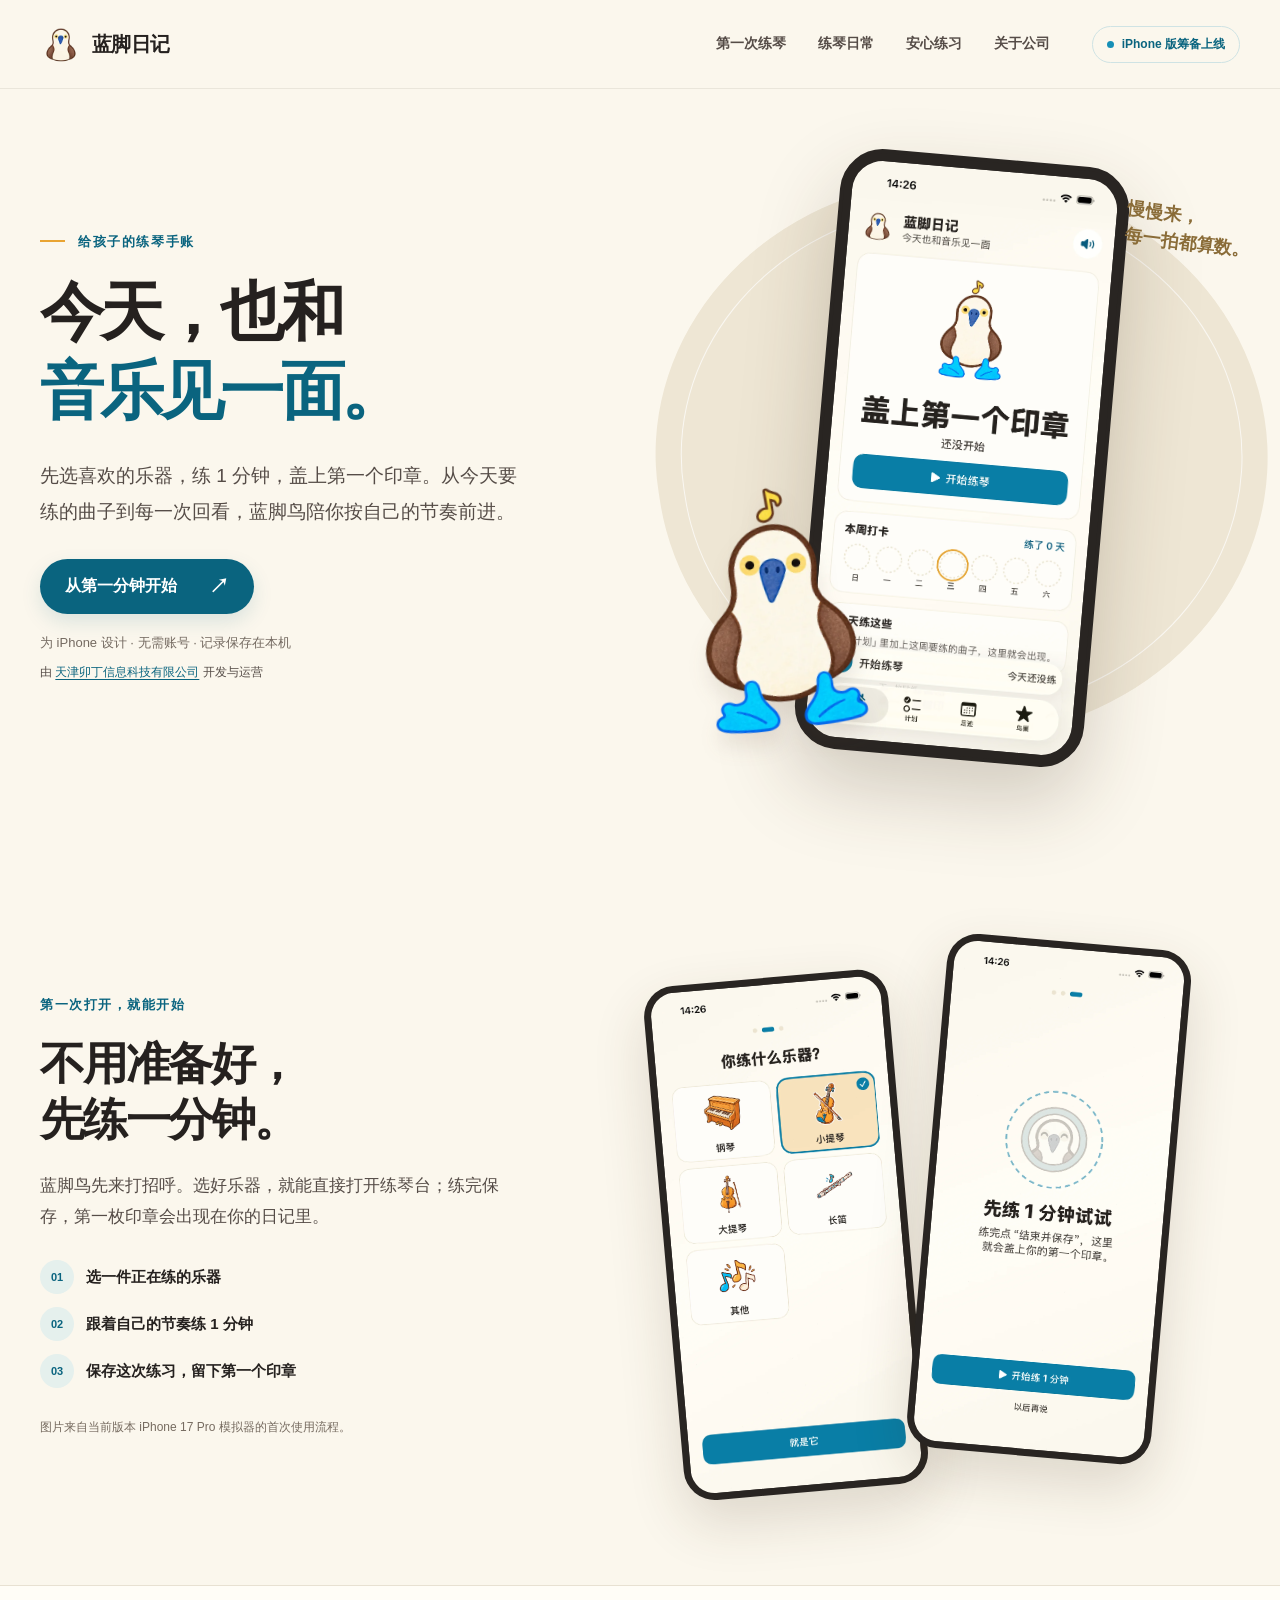
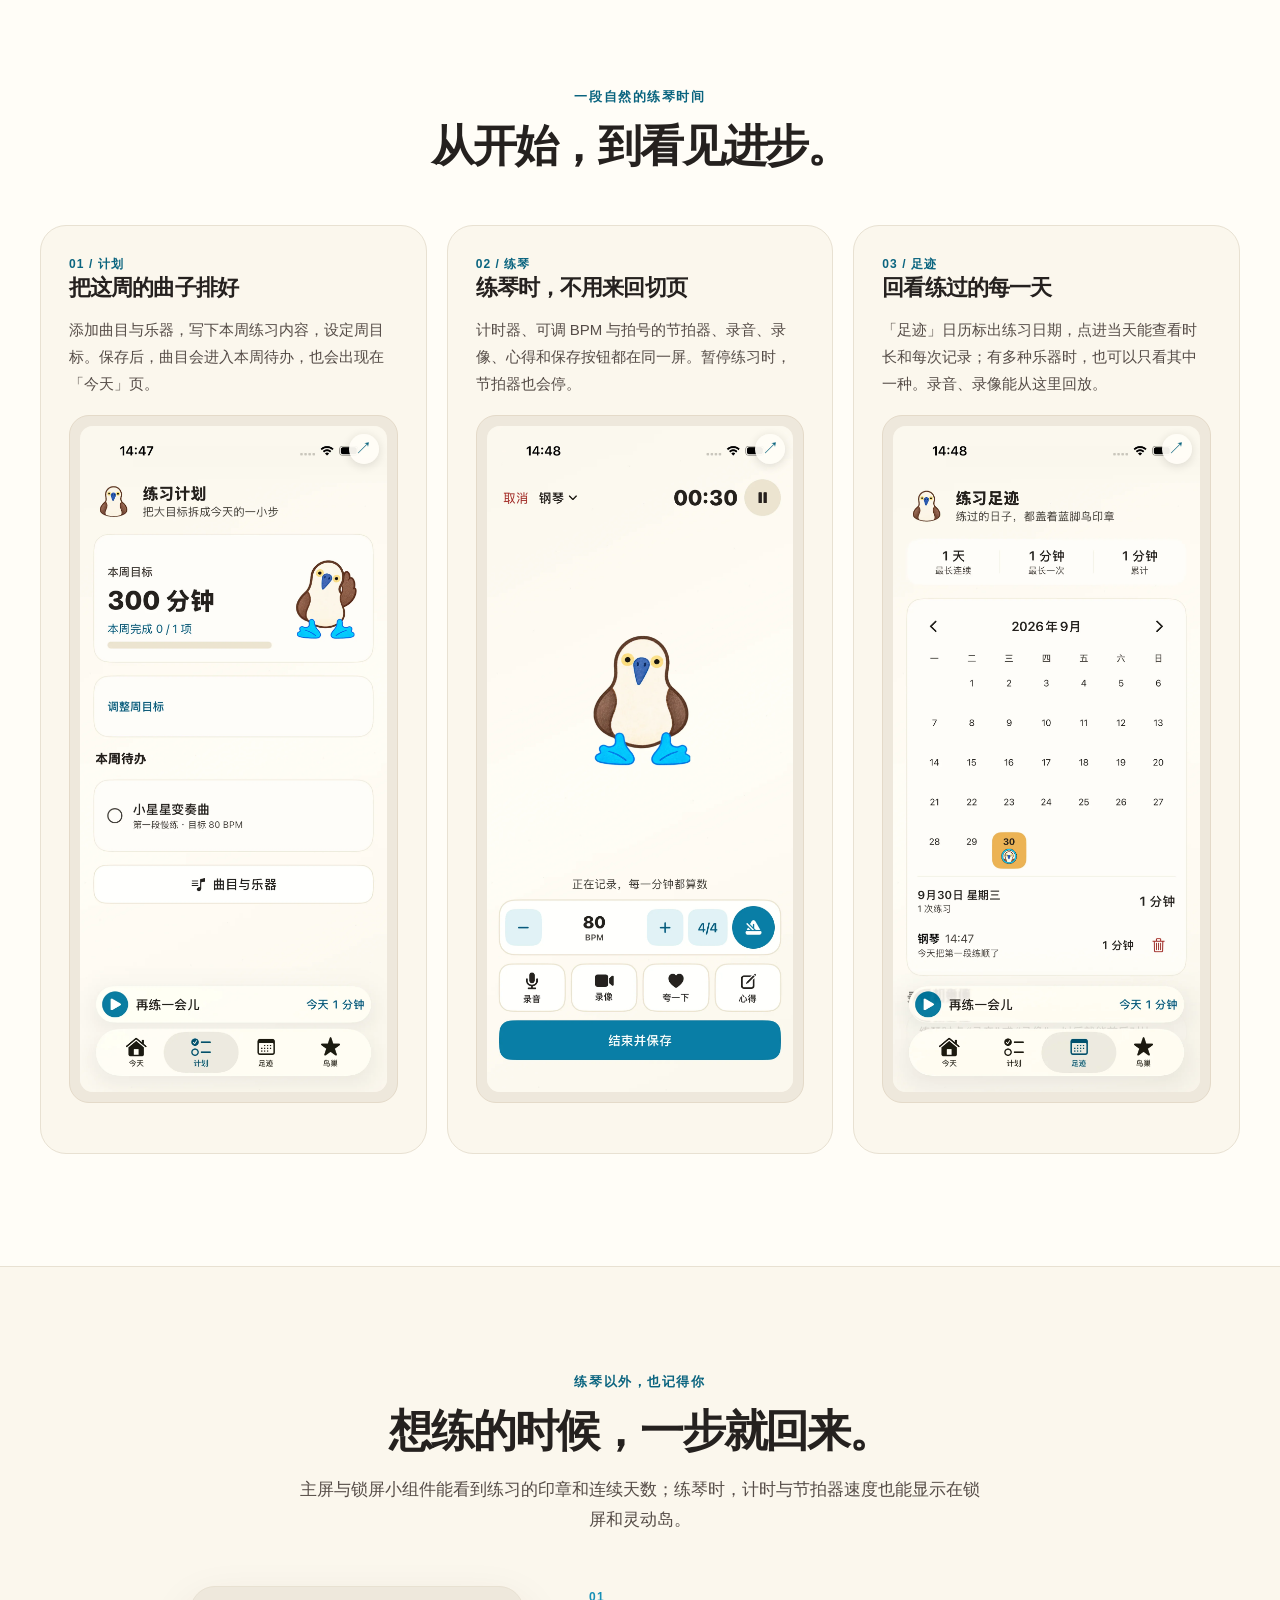
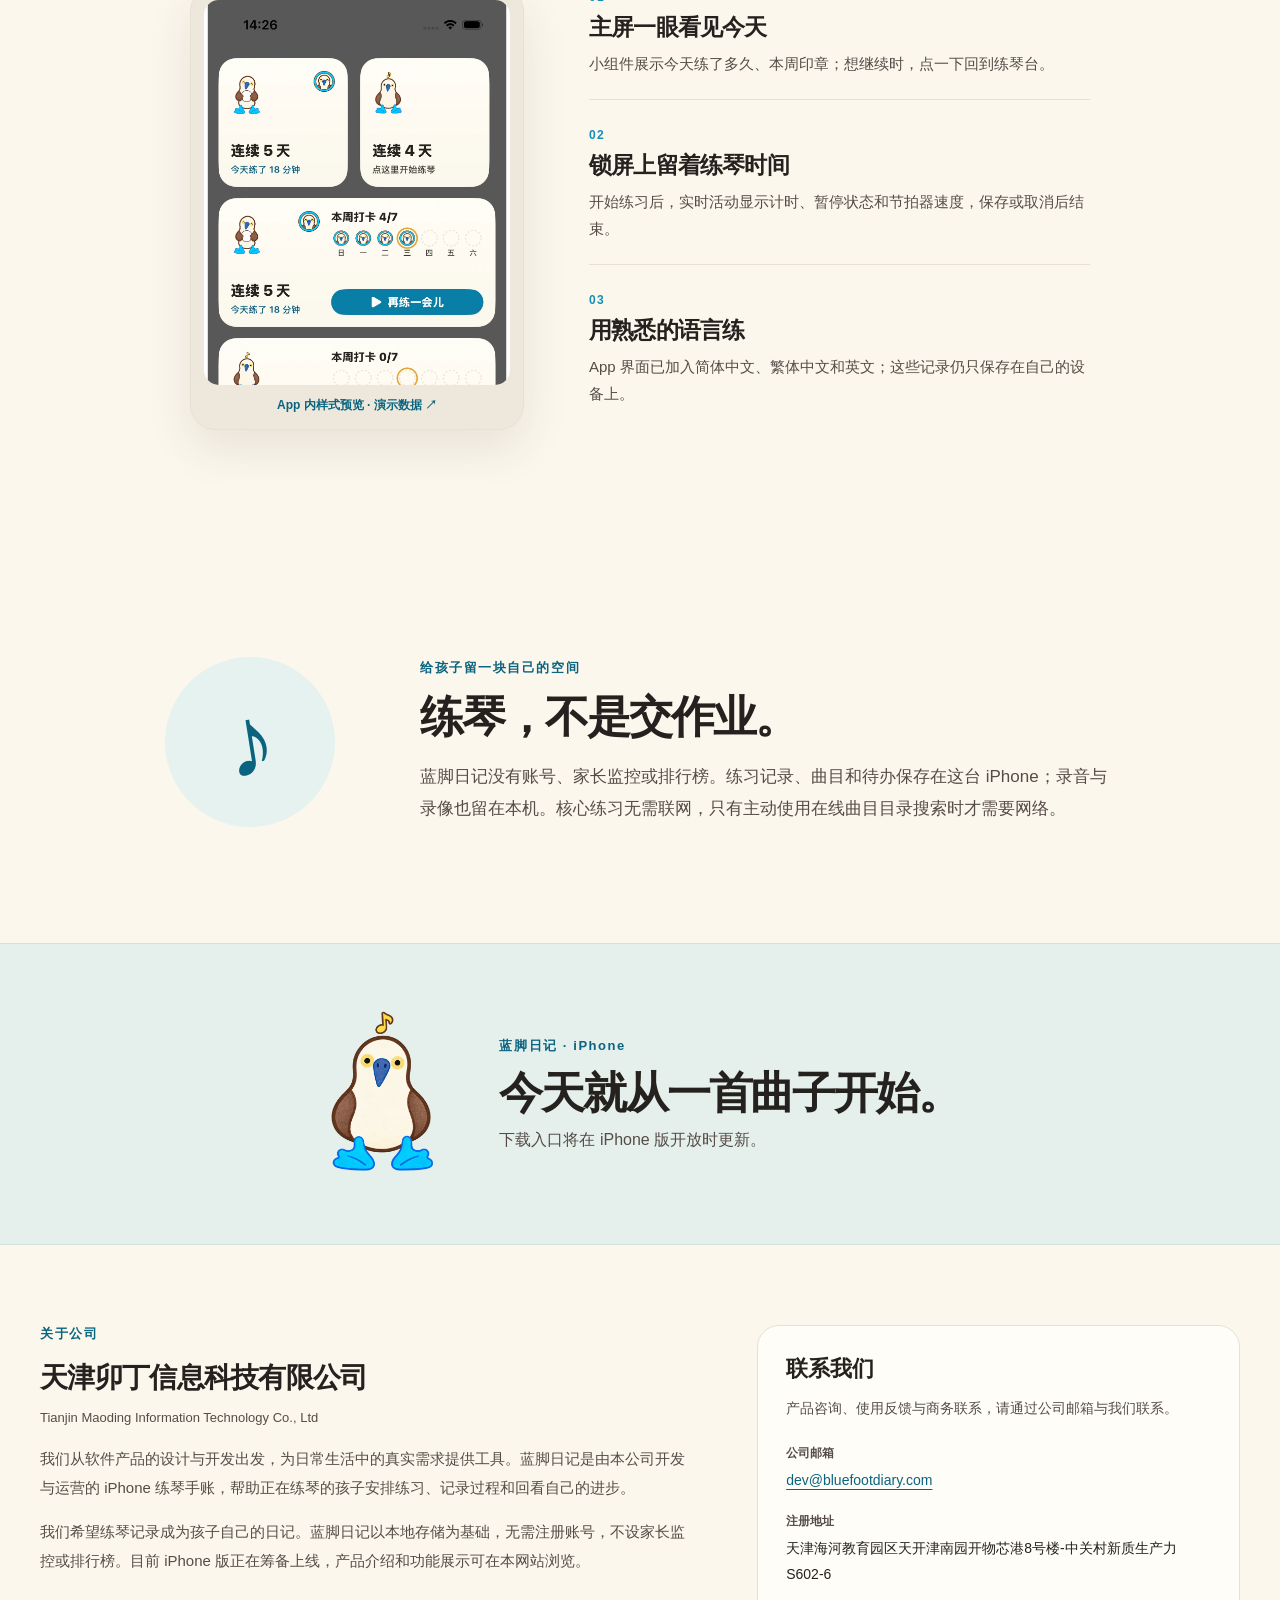
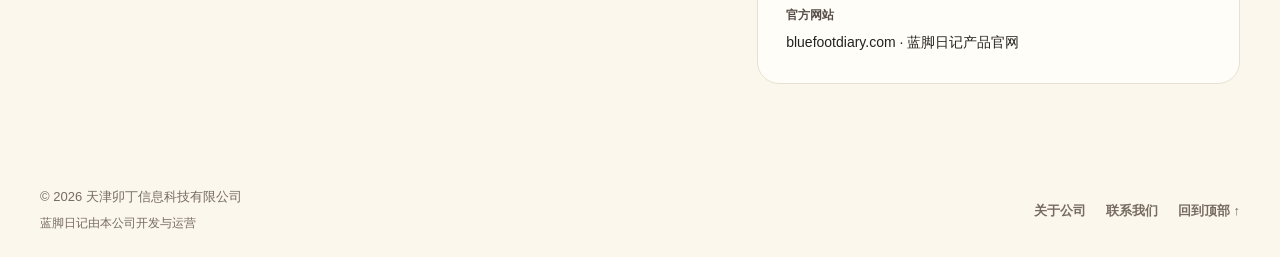
==== commit 2dc421cb: "Add company identity and contact information to website" ====
--- a/index.html
+++ b/index.html
@@ -21,6 +21,7 @@
         <a href="#first-minute">第一次练琴</a>
         <a href="#experience">练琴日常</a>
         <a href="#privacy">安心练习</a>
+        <a href="#company">关于公司</a>
       </div>
       <span class="availability"><span class="status-dot" aria-hidden="true"></span>iPhone 版筹备上线</span>
     </nav>
@@ -34,6 +35,7 @@
         <p class="hero-intro">先选喜欢的乐器，练 1 分钟，盖上第一个印章。从今天要练的曲子到每一次回看，蓝脚鸟陪你按自己的节奏前进。</p>
         <a class="primary-link" href="#first-minute">从第一分钟开始 <span aria-hidden="true">↗</span></a>
         <p class="hero-note">为 iPhone 设计 · 无需账号 · 记录保存在本机</p>
+        <p class="publisher-note">由 <a href="#company">天津卯丁信息科技有限公司</a> 开发与运营</p>
       </div>
       <div class="hero-art" aria-label="蓝脚日记当前版本在 iPhone 17 Pro 模拟器上的首页截图">
         <div class="paper-halo" aria-hidden="true"></div>
@@ -132,10 +134,28 @@
         </div>
       </div>
     </section>
+    <section class="company-section wrap" id="company" aria-labelledby="company-title">
+      <div class="company-intro">
+        <p class="eyebrow">关于公司</p>
+        <h2 id="company-title">天津卯丁信息科技有限公司</h2>
+        <p class="company-english" lang="en">Tianjin Maoding Information Technology Co., Ltd</p>
+        <p>我们从软件产品的设计与开发出发，为日常生活中的真实需求提供工具。蓝脚日记是由本公司开发与运营的 iPhone 练琴手账，帮助正在练琴的孩子安排练习、记录过程和回看自己的进步。</p>
+        <p>我们希望练琴记录成为孩子自己的日记。蓝脚日记以本地存储为基础，无需注册账号，不设家长监控或排行榜。目前 iPhone 版正在筹备上线，产品介绍和功能展示可在本网站浏览。</p>
+      </div>
+      <div class="company-contact" id="contact" aria-labelledby="contact-title">
+        <h3 id="contact-title">联系我们</h3>
+        <p>产品咨询、使用反馈与商务联系，请通过公司邮箱与我们联系。</p>
+        <dl>
+          <div><dt>公司邮箱</dt><dd><a href="mailto:dev@bluefootdiary.com">dev@bluefootdiary.com</a></dd></div>
+          <div><dt>注册地址</dt><dd><address>天津海河教育园区天开津南园开物芯港8号楼-中关村新质生产力S602-6</address></dd></div>
+          <div><dt>官方网站</dt><dd>bluefootdiary.com · 蓝脚日记产品官网</dd></div>
+        </dl>
+      </div>
+    </section>
   </main>
 
   <footer class="site-footer">
-    <div class="wrap footer-inner"><span>© 2026 蓝脚日记</span><span>给正在练琴的孩子，一点温柔的陪伴。</span><a href="#top">回到顶部 ↑</a></div>
+    <div class="wrap footer-inner company-footer"><div><span>© 2026 天津卯丁信息科技有限公司</span><p>蓝脚日记由本公司开发与运营</p></div><nav aria-label="页脚导航"><a href="#company">关于公司</a><a href="#contact">联系我们</a><a href="#top">回到顶部 ↑</a></nav></div>
   </footer>
 </body>
 </html>
--- a/styles.css
+++ b/styles.css
@@ -8,3 +8,25 @@
 @media(prefers-reduced-motion:reduce){.step-visual.screen-visual{transition:none}}
 
 .first-minute{display:grid;grid-template-columns:minmax(0,.85fr) minmax(0,1.15fr);align-items:center;gap:72px;padding-top:104px;padding-bottom:110px}.first-minute-copy h2{font-size:clamp(36px,3.5vw,52px);line-height:1.25;letter-spacing:-.05em;margin:0 0 22px}.first-minute-copy>p:not(.eyebrow){color:var(--soft);font-size:17px;line-height:1.85;margin:0}.mini-steps{list-style:none;counter-reset:minute;padding:0;margin:28px 0;display:grid;gap:13px}.mini-steps li{counter-increment:minute;display:flex;align-items:center;gap:12px;font-size:15px;font-weight:700}.mini-steps li:before{content:counter(minute,decimal-leading-zero);display:grid;place-items:center;flex:none;width:34px;height:34px;border-radius:50%;background:#e5f0ed;color:var(--deep);font-size:11px}.first-minute-copy .image-context{font-size:12px!important;color:#766b60!important}.first-minute-screens{display:flex;align-items:center;justify-content:center;gap:18px;min-width:0}.first-minute-screens a{width:45%;max-width:245px;padding:7px;background:#292522;border-radius:31px;box-shadow:0 23px 55px rgba(66,47,27,.16);transition:transform .2s}.first-minute-screens a:first-child{transform:rotate(-5deg) translateY(18px)}.first-minute-screens a:last-child{transform:rotate(5deg) translateY(-18px)}.first-minute-screens a:hover:first-child{transform:rotate(-3deg) translateY(10px)}.first-minute-screens a:hover:last-child{transform:rotate(3deg) translateY(-10px)}.first-minute-screens img{width:100%;border-radius:24px}.little-reminders{padding-top:106px;padding-bottom:115px}.reminder-layout{display:grid;grid-template-columns:minmax(0,.8fr) minmax(0,1.2fr);gap:65px;align-items:center;max-width:900px;margin:auto}.widget-preview{display:block;background:#eee8dc;padding:13px;border:1px solid var(--line);border-radius:25px;box-shadow:0 18px 46px rgba(66,47,27,.1)}.widget-preview img{width:100%;height:385px;object-fit:cover;object-position:top;border-radius:15px}.widget-preview span{display:block;padding:12px 4px 2px;text-align:center;color:var(--deep);font-size:12px;font-weight:750}.reminder-points{display:grid;gap:25px}.reminder-points>div{border-bottom:1px solid var(--line);padding-bottom:22px}.reminder-points>div:last-child{border:0}.reminder-points span{color:var(--blue);font-size:12px;font-weight:800;letter-spacing:.12em}.reminder-points h3{font-size:23px;margin:7px 0;letter-spacing:-.035em}.reminder-points p{font-size:15px;line-height:1.8;color:var(--soft);margin:0}@media(max-width:950px){.hero-art{min-width:0;overflow:hidden}.first-minute{gap:35px}.reminder-layout{gap:35px}}@media(max-width:700px){.first-minute{grid-template-columns:1fr;gap:30px;padding-top:76px;padding-bottom:80px}.first-minute-copy h2{font-size:38px}.first-minute-copy>p:not(.eyebrow){font-size:15px}.first-minute-screens{gap:12px;padding:8px 6px 25px}.first-minute-screens a{border-radius:25px;padding:5px;width:46%}.first-minute-screens img{border-radius:20px}.little-reminders{padding-top:75px;padding-bottom:80px}.reminder-layout{grid-template-columns:1fr;gap:32px}.widget-preview{max-width:420px;margin:auto}.widget-preview img{height:280px}.reminder-points{gap:16px}.reminder-points>div{padding-bottom:16px}.reminder-points h3{font-size:20px}}@media(prefers-reduced-motion:reduce){.first-minute-screens a{transition:none}}
+
+/* Company identity and contact information */
+.publisher-note{margin:10px 0 0;font-size:12px;line-height:1.8;color:var(--soft)}
+.publisher-note a{color:var(--deep);text-decoration:underline;text-underline-offset:3px}
+.company-section{display:grid;grid-template-columns:minmax(0,1.15fr) minmax(0,.85fr);gap:64px;padding-top:80px;padding-bottom:80px;scroll-margin-top:24px}
+.company-intro h2{font-size:28px;line-height:1.5;letter-spacing:-.025em;margin:0 0 8px}
+.company-intro .eyebrow{margin-bottom:14px}
+.company-intro p:not(.eyebrow){font-size:15px;line-height:1.9;color:var(--soft);margin:16px 0 0}
+.company-intro p.company-english{font-size:13px;line-height:1.7;margin-top:0;overflow-wrap:anywhere}
+.company-contact{min-width:0;border:1px solid var(--line);border-radius:22px;padding:28px;background:var(--surface);align-self:start;scroll-margin-top:24px}
+.company-contact h3{font-size:22px;margin:0 0 12px}
+.company-contact>p{font-size:14px;line-height:1.8;color:var(--soft);margin:0 0 24px}
+.company-contact dl{margin:0;display:grid;gap:20px}
+.company-contact dt{font-size:12px;font-weight:700;color:var(--soft);margin-bottom:6px}
+.company-contact dd{margin:0;font-size:14px;line-height:1.8;overflow-wrap:anywhere}
+.company-contact address{font-style:normal}
+.company-contact a{color:var(--deep);text-decoration:underline;text-underline-offset:4px}
+.company-footer{justify-content:space-between;gap:20px;padding-top:24px;padding-bottom:24px}
+.company-footer p{margin:7px 0 0;font-size:12px;line-height:1.7}
+.company-footer nav{display:flex;flex-wrap:wrap;gap:20px;line-height:1.8}
+@media(max-width:950px){.nav{gap:24px}.nav-links{gap:20px}.company-section{gap:32px}}
+@media(max-width:700px){.company-section{grid-template-columns:1fr;gap:26px;padding-top:54px;padding-bottom:54px}.company-intro h2{font-size:24px}.company-contact{padding:24px}.company-footer{align-items:flex-start;flex-direction:column;gap:16px}.publisher-note{font-size:11px}}
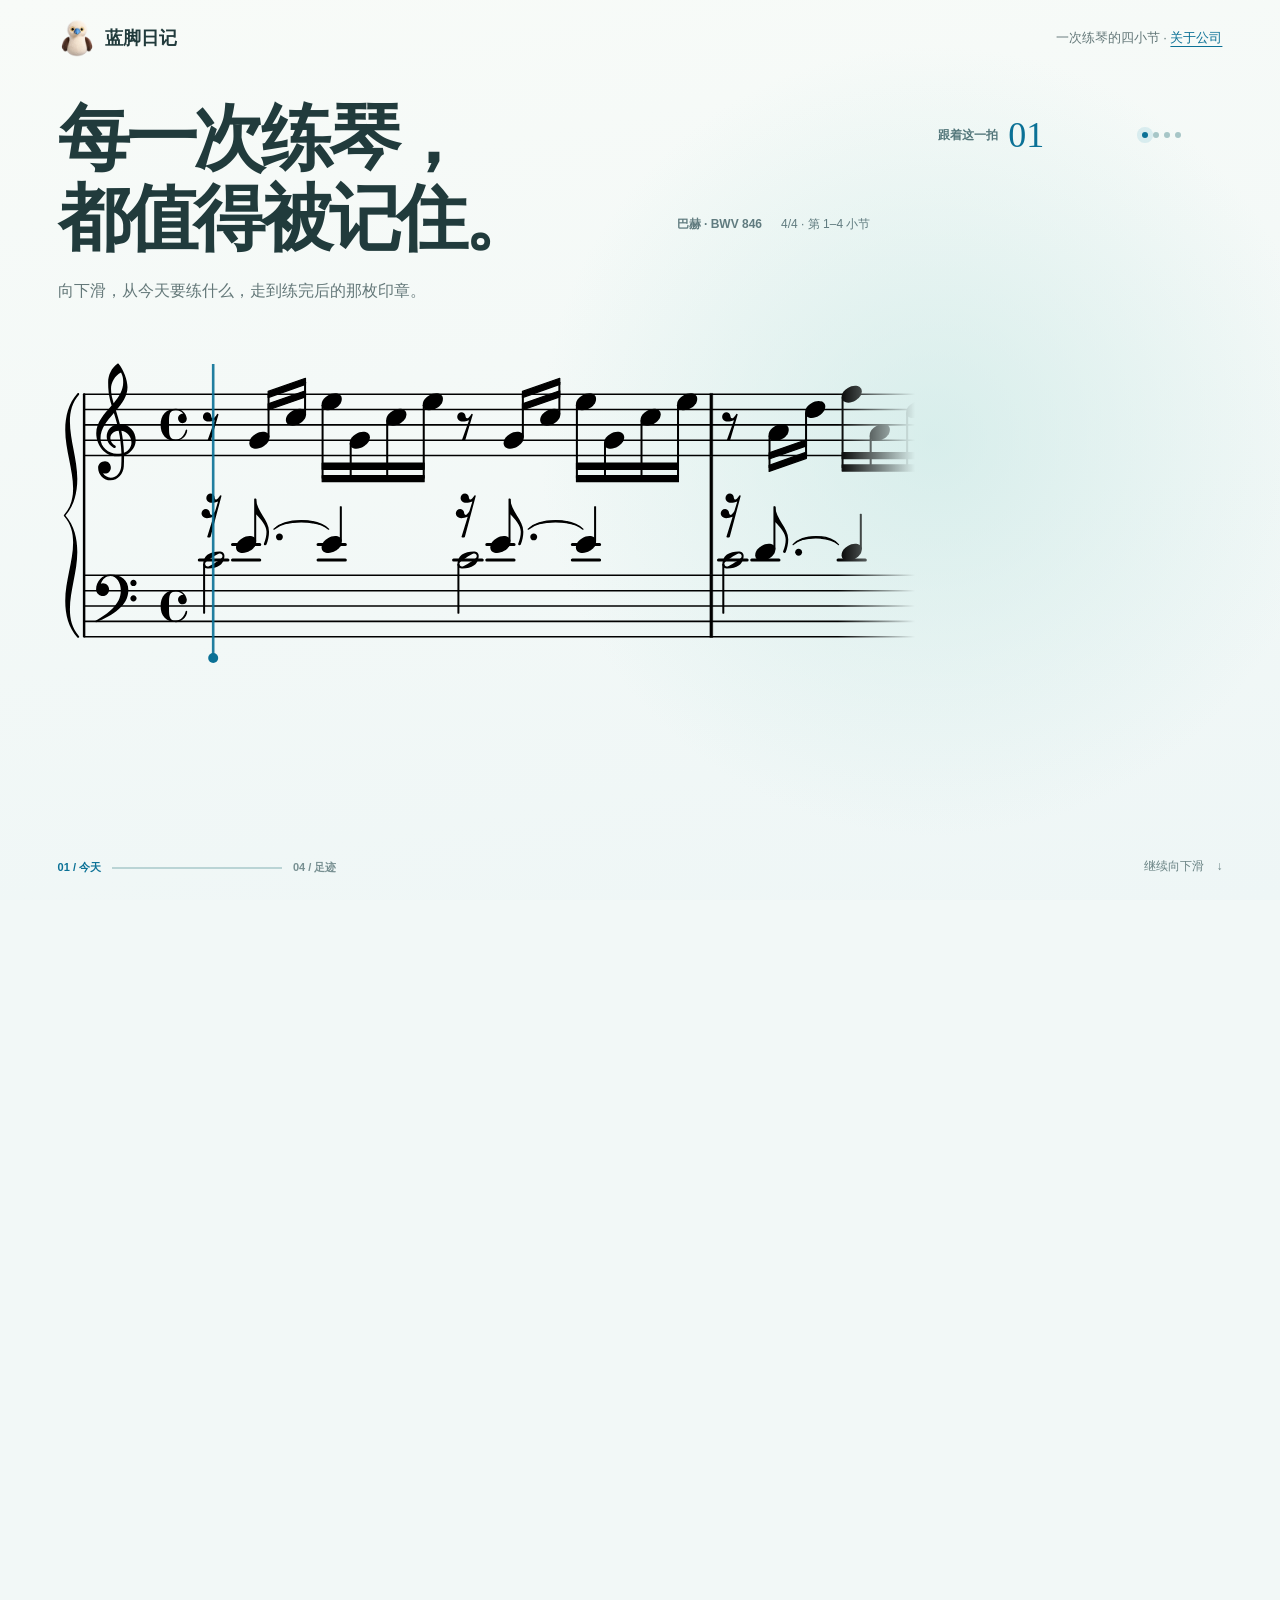
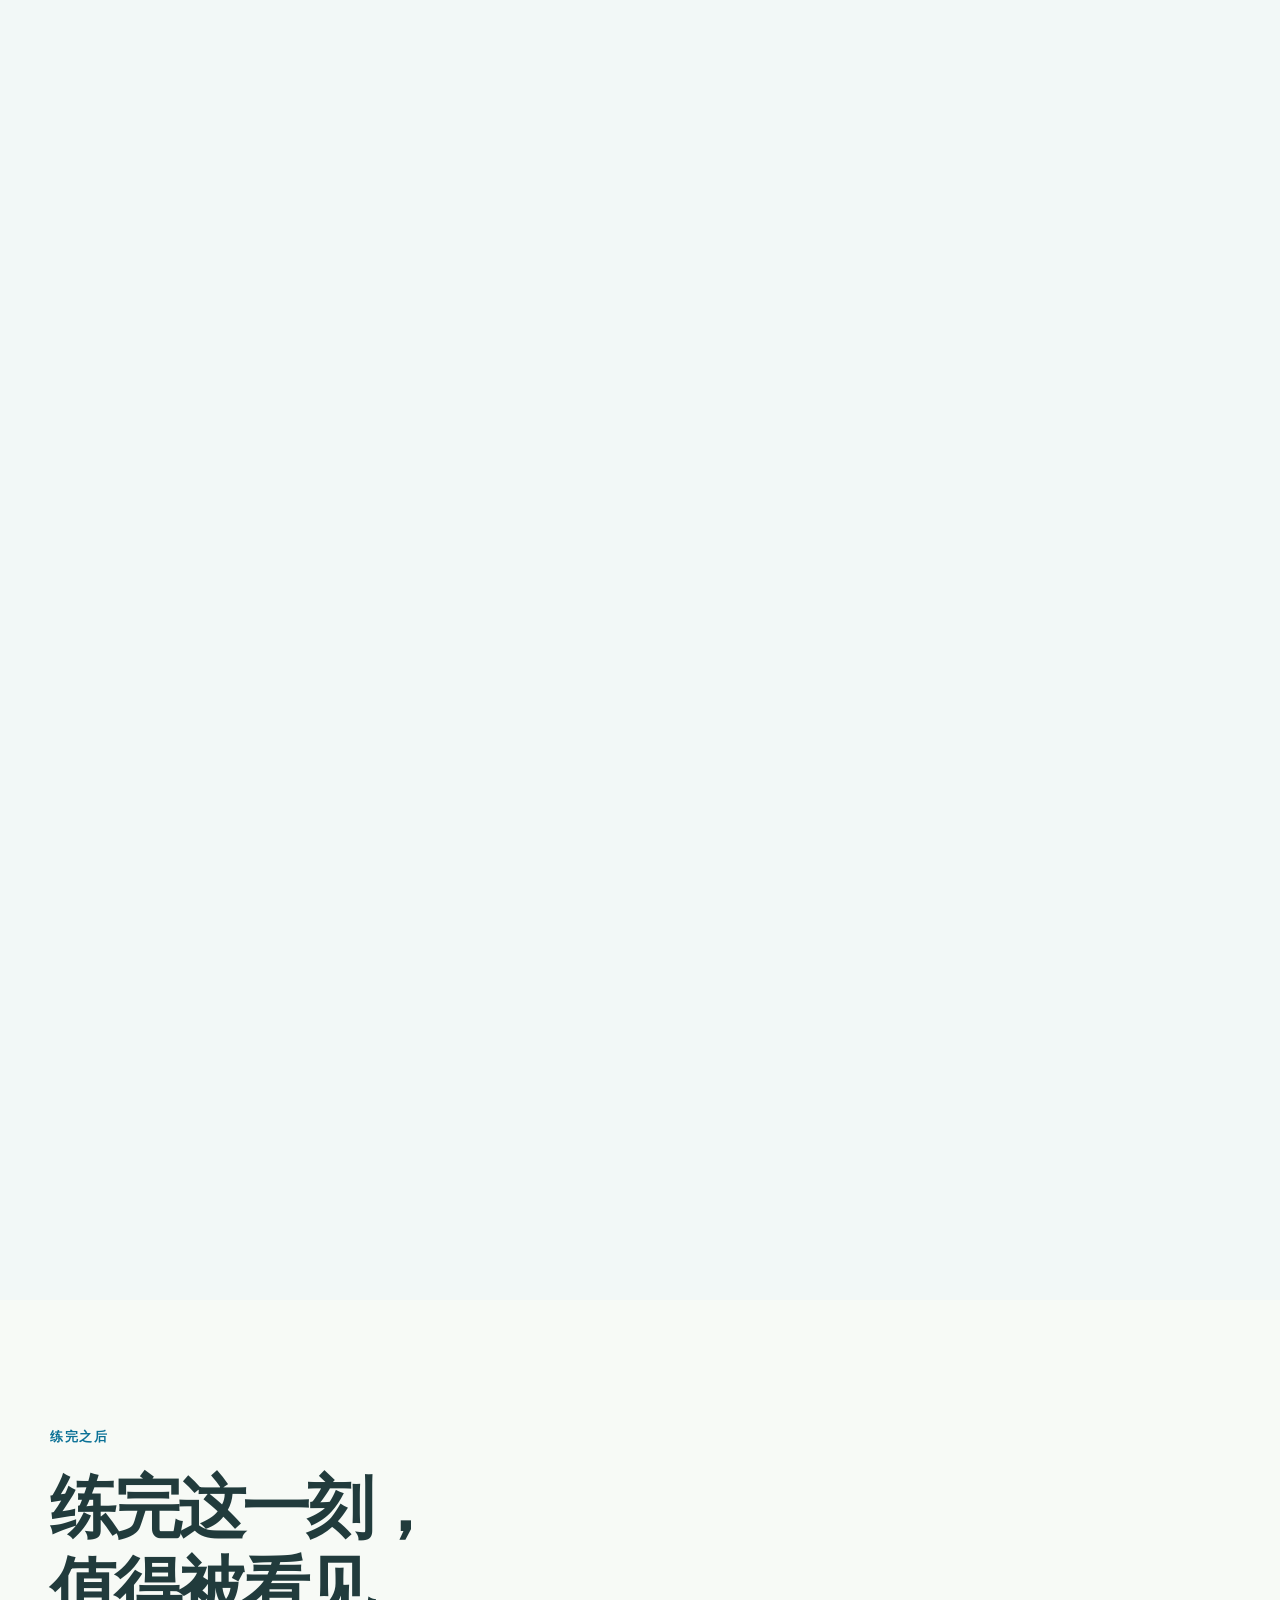
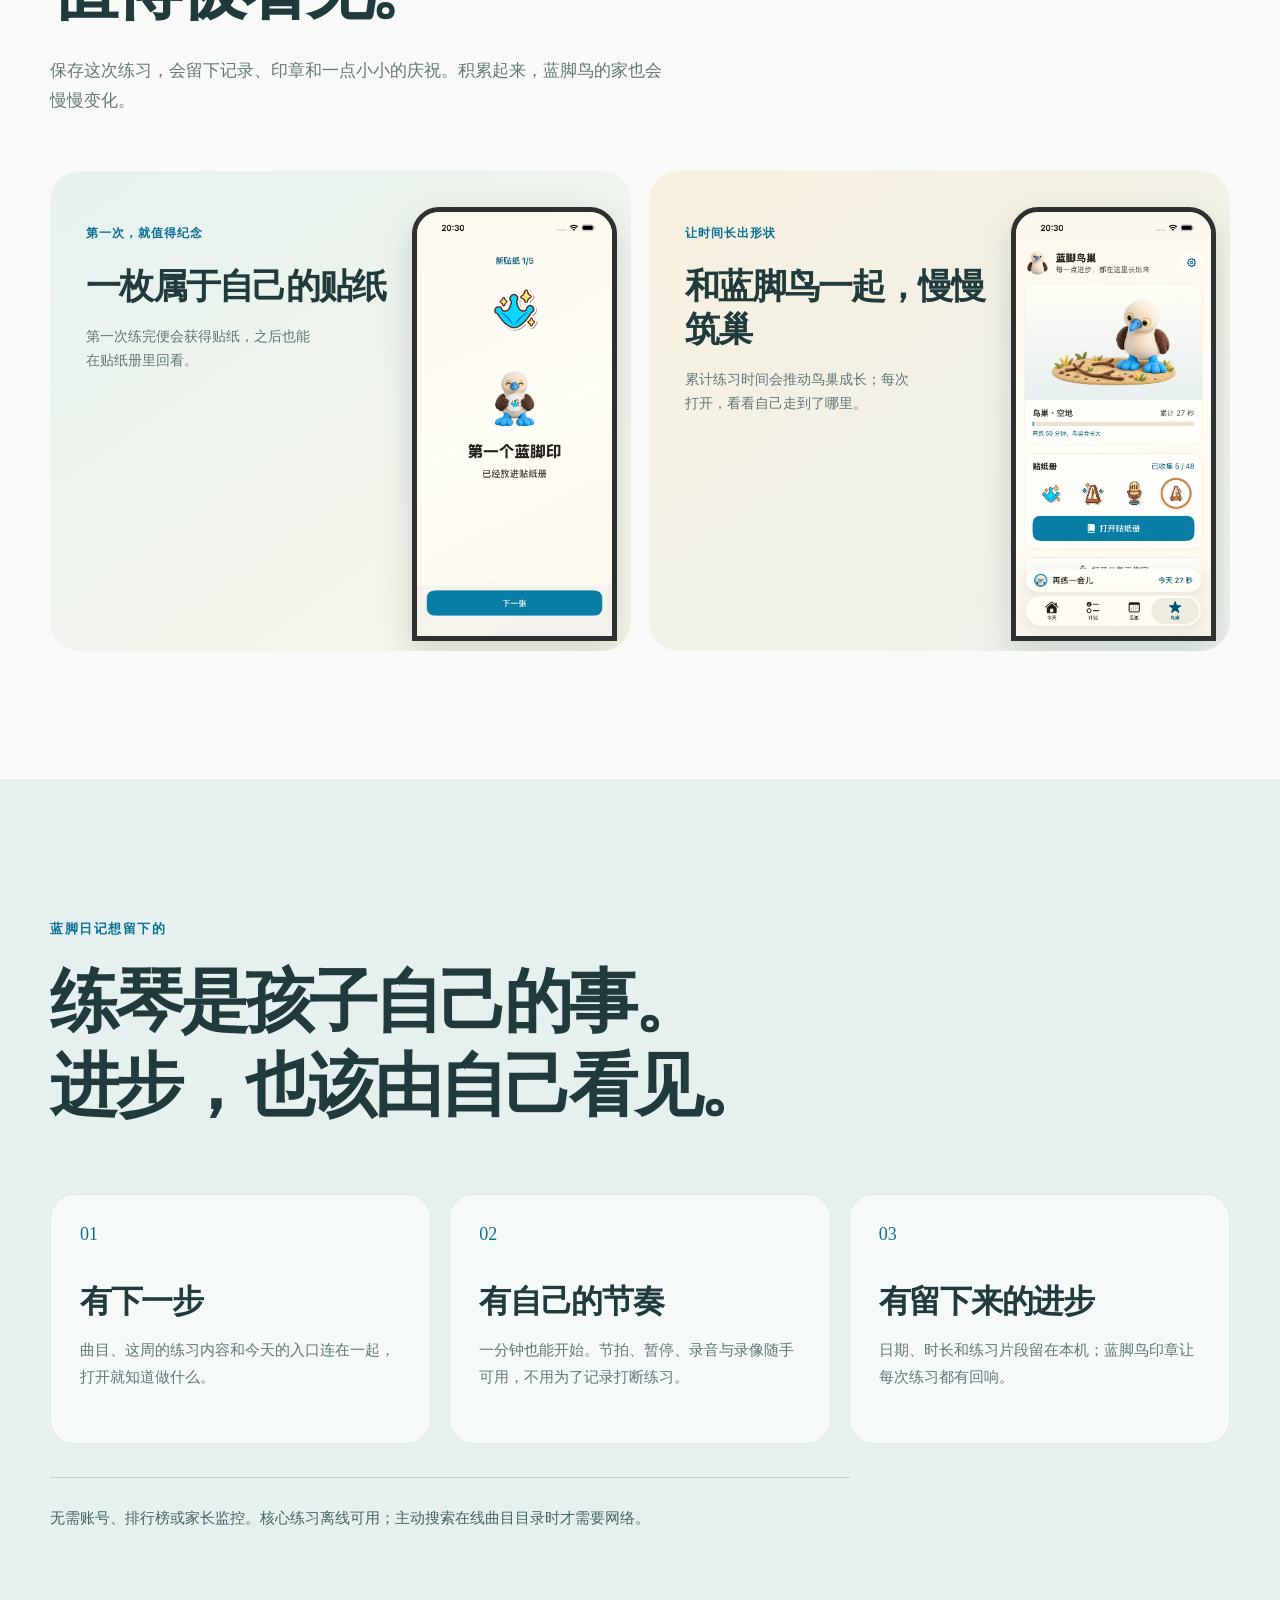
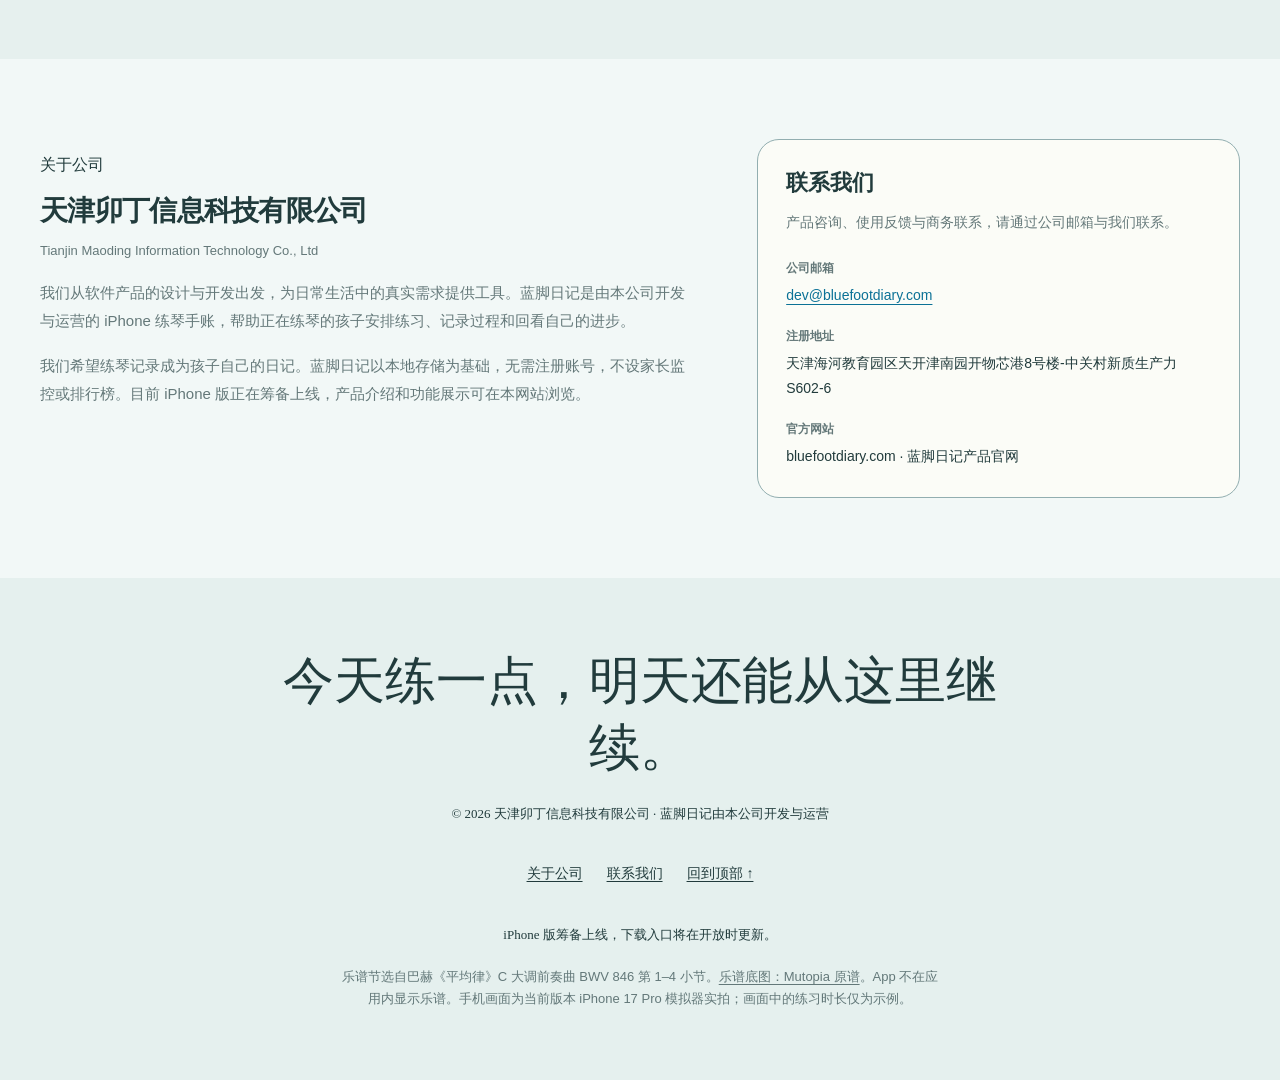
==== commit c49d67b8: "Publish interactive score website with company details" ====
--- a/index.html
+++ b/index.html
@@ -3,137 +3,81 @@
 <head>
   <meta charset="utf-8">
   <meta name="viewport" content="width=device-width, initial-scale=1">
-  <meta name="theme-color" content="#fbf7ed">
-  <meta name="description" content="蓝脚日记是一款给孩子使用的 iPhone 练琴手账。今天知道练什么，一键开始，在蓝脚鸟的陪伴下看见自己的进步。">
-  <title>蓝脚日记｜今天也和音乐见一面</title>
-  <link rel="icon" type="image/svg+xml" href="data:image/svg+xml,%3Csvg xmlns='http://www.w3.org/2000/svg' viewBox='0 0 64 64'%3E%3Crect width='64' height='64' rx='18' fill='%23fbf7ed'/%3E%3Cellipse cx='31' cy='41' rx='18' ry='11' fill='%23168fb6'/%3E%3Ccircle cx='15' cy='26' r='7' fill='%23168fb6'/%3E%3Ccircle cx='30' cy='20' r='7' fill='%23168fb6'/%3E%3Ccircle cx='46' cy='26' r='7' fill='%23168fb6'/%3E%3C/svg%3E">
-  <link rel="stylesheet" href="styles.css">
+  <meta name="theme-color" content="#f2f8f7">
+  <title>蓝脚日记｜把练琴写成自己的四小节</title>
+  <meta name="description" content="从今天知道练什么，到一屏练琴、留下足迹。沿巴赫的四小节，了解蓝脚日记怎样陪孩子练琴。">
+  <link rel="preload" as="image" href="assets/app-today-current.webp">
+  <link rel="stylesheet" href="score.css?v=20261005-interactive">
+  <link rel="stylesheet" href="company.css">
+  <script defer src="bach-score-image.js"></script>
+  <script defer src="score.js"></script>
 </head>
 <body>
-  <a class="skip-link" href="#main">跳到主要内容</a>
-  <header class="site-header">
-    <nav class="nav wrap" aria-label="主导航">
-      <a class="brand" href="#top" aria-label="蓝脚日记，返回页首">
-        <img src="assets/bird-avatar.webp" alt="" width="42" height="42">
-        <span>蓝脚日记</span>
-      </a>
-      <div class="nav-links">
-        <a href="#first-minute">第一次练琴</a>
-        <a href="#experience">练琴日常</a>
-        <a href="#privacy">安心练习</a>
-        <a href="#company">关于公司</a>
+  <a class="skip-link" href="#score-story">跳到乐谱</a>
+  <main>
+    <section class="score-story" id="score-story" aria-label="沿着四小节乐谱，看一次完整练琴体验">
+      <div class="motion-stage" aria-hidden="true">
+        <div class="paper-surface" aria-hidden="true"></div>
+        <header class="topbar">
+          <div class="brand"><img src="assets/bird-avatar-current.png" alt="" width="40" height="40"><span>蓝脚日记</span></div>
+          <span class="topbar-side">一次练琴的四小节 · <a href="#company">关于公司</a></span>
+        </header>
+
+        <div class="opening-copy">
+          <h1>每一次练琴，<br>都值得被记住。</h1>
+          <p>向下滑，从今天要练什么，走到练完后的那枚印章。</p>
+        </div>
+
+        <div class="chapter-mark" aria-hidden="true"><span>一次练琴的四步</span><strong>01<span> / 04</span></strong></div>
+        <div class="beat-panel" aria-hidden="true"><span>跟着这一拍</span><strong class="beat-count">01</strong><div class="beat-dots"><i></i><i></i><i></i><i></i></div></div>
+
+        <div class="score-label"><span>巴赫 · BWV 846</span><span>4/4 · 第 1–4 小节</span></div>
+        <div class="score-rail">
+          <div class="score-track">
+            <svg class="score-svg" viewBox="0 0 2200 440" role="img" aria-label="巴赫 C 大调前奏曲 BWV 846 第一至第四小节，钢琴大谱表，高低音谱号与四四拍">
+              <defs><linearGradient id="phrase-gradient" x1="0" x2="1"><stop offset="0" stop-color="#5bb4c9"/><stop offset=".55" stop-color="#087f9e"/><stop offset="1" stop-color="#e1b858"/></linearGradient></defs>
+              <g class="note-aura" aria-hidden="true"><circle class="aura-outer" cx="245" cy="250" r="41"/><circle class="aura-inner" cx="245" cy="250" r="25"/></g>
+              <image class="score-sheet-image" href="assets/bach-original-excerpt.svg" x="0" y="110" width="2200" height="293.3" aria-hidden="true"/>
+              <line class="playhead" x1="244" x2="244" y1="112" y2="402" aria-hidden="true"/>
+              <circle class="playhead-dot" cx="244" cy="406" r="5" aria-hidden="true"/>
+              <image class="score-bird" href="assets/bird-waiting-current.png" x="195" y="0" width="82" height="114" aria-hidden="true"/>
+            </svg>
+          </div>
+        </div>
+
+        <div class="measure-copy" aria-live="off">
+          <span class="measure-number">01 / 今天</span>
+          <h2>打开今天，<br>知道下一步。</h2>
+          <p>这周要练的曲子出现在眼前。想开始时，一下就进入练琴台。</p>
+          <div class="feature-chips"><span>本周待办</span><span>一键开练</span></div>
+        </div>
+
+        <div class="phone-area" role="img" aria-label="蓝脚日记 iPhone 模拟器截图：今天页">
+          <div class="phone-halo" aria-hidden="true"></div>
+          <div class="phone-frame">
+            <img class="phone-screen" src="assets/app-today-current.webp" alt="" width="1206" height="2622">
+            <img class="phone-screen" src="assets/app-plan-current.webp" alt="" width="1206" height="2622">
+            <img class="phone-screen" src="assets/app-practice-current.webp" alt="" width="1206" height="2622">
+            <img class="phone-screen" src="assets/app-footprints-current.webp" alt="" width="1206" height="2622">
+          </div>
+        </div>
+
+        <div class="progress" aria-hidden="true"><span class="progress-measure">01 / 今天</span><span class="progress-line"><i></i></span><span>04 / 足迹</span></div>
+        <span class="scroll-cue" aria-hidden="true">继续向下滑　↓</span>
       </div>
-      <span class="availability"><span class="status-dot" aria-hidden="true"></span>iPhone 版筹备上线</span>
-    </nav>
-  </header>
 
-  <main id="main">
-    <section class="hero wrap" id="top" aria-labelledby="hero-title">
-      <div class="hero-copy">
-        <p class="eyebrow"><span class="eyebrow-line" aria-hidden="true"></span> 给孩子的练琴手账</p>
-        <h1 id="hero-title">今天，也和<br><em>音乐见一面。</em></h1>
-        <p class="hero-intro">先选喜欢的乐器，练 1 分钟，盖上第一个印章。从今天要练的曲子到每一次回看，蓝脚鸟陪你按自己的节奏前进。</p>
-        <a class="primary-link" href="#first-minute">从第一分钟开始 <span aria-hidden="true">↗</span></a>
-        <p class="hero-note">为 iPhone 设计 · 无需账号 · 记录保存在本机</p>
-        <p class="publisher-note">由 <a href="#company">天津卯丁信息科技有限公司</a> 开发与运营</p>
-      </div>
-      <div class="hero-art" aria-label="蓝脚日记当前版本在 iPhone 17 Pro 模拟器上的首页截图">
-        <div class="paper-halo" aria-hidden="true"></div>
-        <div class="phone">
-          <img src="assets/app-today-2026.webp" alt="新版首页：蓝脚鸟、第一个印章、本周打卡、今天练这些和底部开始练琴入口" width="1206" height="2622" fetchpriority="high">
-        </div>
-        <img class="hero-bird" src="assets/bird-waiting.webp" alt="" width="250" height="365">
-        <span class="handwritten-note" aria-hidden="true">慢慢来，<br>每一拍都算数。</span>
+      <div class="static-fallback">
+        <header class="topbar"><div class="brand"><img src="assets/bird-avatar-current.png" alt="" width="40" height="40"><span>蓝脚日记</span></div><span class="topbar-side">一次练琴的四小节 · <a href="#company">关于公司</a></span></header>
+        <h1>每一次练琴，<br>都值得被记住。</h1>
+        <p class="fallback-intro">从今天要练什么，到练完后留下自己的足迹。</p>
+        <article><div><span>01 / 今天</span><h2>打开今天，知道下一步。</h2><p>这周要练的曲子出现在眼前。想开始时，一下就进入练琴台。</p></div><img src="assets/app-today-current.webp" alt="蓝脚日记当前 iPhone 模拟器截图：今天页已有本周曲目" width="1206" height="2622"></article>
+        <article><div><span>02 / 计划</span><h2>把一首曲子，放进这周。</h2><p>给曲子选乐器，写下这周要练的内容和目标。下次打开，就知道从哪里接着练。</p></div><img src="assets/app-plan-current.webp" alt="蓝脚日记当前 iPhone 模拟器截图：计划页有本周目标和曲目" width="1206" height="2622"></article>
+        <article><div><span>03 / 练琴</span><h2>专心练，工具都在这里。</h2><p>计时、暂停、节拍器、录音、录像和心得都在同一屏；停下来时，节拍也一起停。</p></div><img src="assets/app-practice-current.webp" alt="蓝脚日记当前 iPhone 模拟器截图：练琴台" width="1206" height="2622"></article>
+        <article><div><span>04 / 足迹</span><h2>练过的每一天，都看得见。</h2><p>保存后留下日历印章和练习记录。想回听、回看，声音和画面都留在自己的手机里。</p></div><img src="assets/app-footprints-current.webp" alt="蓝脚日记当前 iPhone 模拟器截图：练习足迹有一次练习记录" width="1206" height="2622"></article>
       </div>
     </section>
-
-    <section class="first-minute wrap" id="first-minute" aria-labelledby="first-minute-title">
-      <div class="first-minute-copy">
-        <p class="eyebrow">第一次打开，就能开始</p>
-        <h2 id="first-minute-title">不用准备好，<br>先练一分钟。</h2>
-        <p>蓝脚鸟先来打招呼。选好乐器，就能直接打开练琴台；练完保存，第一枚印章会出现在你的日记里。</p>
-        <ol class="mini-steps"><li>选一件正在练的乐器</li><li>跟着自己的节奏练 1 分钟</li><li>保存这次练习，留下第一个印章</li></ol>
-        <p class="image-context">图片来自当前版本 iPhone 17 Pro 模拟器的首次使用流程。</p>
-      </div>
-      <div class="first-minute-screens">
-        <a href="assets/onboarding-instrument.webp" target="_blank" rel="noopener" aria-label="放大查看选乐器页面的真实截图"><img src="assets/onboarding-instrument.webp" alt="首次使用时选择乐器，可选钢琴、小提琴、大提琴、长笛或其他" width="1206" height="2622" loading="lazy"></a>
-        <a href="assets/onboarding-first-minute.webp" target="_blank" rel="noopener" aria-label="放大查看开始练一分钟页面的真实截图"><img src="assets/onboarding-first-minute.webp" alt="首次使用引导的最后一步：开始练习一分钟，保存后获得第一个印章" width="1206" height="2622" loading="lazy"></a>
-      </div>
-    </section>
-
-    <section class="journey" id="experience" aria-labelledby="journey-title">
-      <div class="wrap">
-        <div class="section-heading">
-          <p class="eyebrow">一段自然的练琴时间</p>
-          <h2 id="journey-title">从开始，到看见进步。</h2>
-        </div>
-        <div class="steps">
-          <article class="step-card">
-            <span class="step-no">01 / 计划</span>
-            <h3>把这周的曲子排好</h3>
-            <p>添加曲目与乐器，写下本周练习内容，设定周目标。保存后，曲目会进入本周待办，也会出现在「今天」页。</p>
-            <a class="step-visual screen-visual" href="assets/app-plan-2026.webp" target="_blank" rel="noopener" aria-label="查看练习计划页面大图">
-              <img src="assets/app-plan-2026.webp" alt="当前版本练习计划页面：本周目标、本周待办的小星星变奏曲和曲目与乐器入口" loading="lazy" width="1206" height="2622">
-            </a>
-          </article>
-          <article class="step-card">
-            <span class="step-no">02 / 练琴</span>
-            <h3>练琴时，不用来回切页</h3>
-            <p>计时器、可调 BPM 与拍号的节拍器、录音、录像、心得和保存按钮都在同一屏。暂停练习时，节拍器也会停。</p>
-            <a class="step-visual screen-visual" href="assets/app-practice-2026.webp" target="_blank" rel="noopener" aria-label="查看练琴台页面大图">
-              <img src="assets/app-practice-2026.webp" alt="当前版本练琴台页面：计时、BPM、拍号、录音、录像、心得和结束保存" loading="lazy" width="1206" height="2622">
-            </a>
-          </article>
-          <article class="step-card">
-            <span class="step-no">03 / 足迹</span>
-            <h3>回看练过的每一天</h3>
-            <p>「足迹」日历标出练习日期，点进当天能查看时长和每次记录；有多种乐器时，也可以只看其中一种。录音、录像能从这里回放。</p>
-            <a class="step-visual screen-visual" href="assets/app-footprints-2026.webp" target="_blank" rel="noopener" aria-label="查看练习足迹页面大图">
-              <img src="assets/app-footprints-2026.webp" alt="当前版本练习足迹页面：连续练习、日历印章、当天时长和练习记录" loading="lazy" width="1206" height="2622">
-            </a>
-          </article>
-        </div>
-      </div>
-    </section>
-
-    <section class="little-reminders wrap" aria-labelledby="little-reminders-title">
-      <div class="section-heading">
-        <p class="eyebrow">练琴以外，也记得你</p>
-        <h2 id="little-reminders-title">想练的时候，一步就回来。</h2>
-        <p>主屏与锁屏小组件能看到练习的印章和连续天数；练琴时，计时与节拍器速度也能显示在锁屏和灵动岛。</p>
-      </div>
-      <div class="reminder-layout">
-        <a class="widget-preview" href="assets/widget-gallery-preview.webp" target="_blank" rel="noopener" aria-label="放大查看 App 内小组件样式预览">
-          <img src="assets/widget-gallery-preview.webp" alt="App 内的小组件样式预览，展示主屏和锁屏上的练习印章与练琴入口，画面使用演示数据" width="1206" height="2622" loading="lazy">
-          <span>App 内样式预览 · 演示数据 ↗</span>
-        </a>
-        <div class="reminder-points">
-          <div><span aria-hidden="true">01</span><h3>主屏一眼看见今天</h3><p>小组件展示今天练了多久、本周印章；想继续时，点一下回到练琴台。</p></div>
-          <div><span aria-hidden="true">02</span><h3>锁屏上留着练琴时间</h3><p>开始练习后，实时活动显示计时、暂停状态和节拍器速度，保存或取消后结束。</p></div>
-          <div><span aria-hidden="true">03</span><h3>用熟悉的语言练</h3><p>App 界面已加入简体中文、繁体中文和英文；这些记录仍只保存在自己的设备上。</p></div>
-        </div>
-      </div>
-    </section>
-
-    <section class="privacy wrap" id="privacy" aria-labelledby="privacy-title">
-      <div class="privacy-mark" aria-hidden="true">♪</div>
-      <div>
-        <p class="eyebrow">给孩子留一块自己的空间</p>
-        <h2 id="privacy-title">练琴，不是交作业。</h2>
-        <p>蓝脚日记没有账号、家长监控或排行榜。练习记录、曲目和待办保存在这台 iPhone；录音与录像也留在本机。核心练习无需联网，只有主动使用在线曲目目录搜索时才需要网络。</p>
-      </div>
-    </section>
-
-    <section class="closing" aria-labelledby="closing-title">
-      <div class="wrap closing-inner">
-        <img src="assets/bird-waiting.webp" alt="" loading="lazy" width="135" height="197">
-        <div>
-          <p class="eyebrow">蓝脚日记 · iPhone</p>
-          <h2 id="closing-title">今天就从一首曲子开始。</h2>
-          <p>下载入口将在 iPhone 版开放时更新。</p>
-        </div>
-      </div>
-    </section>
+    <section class="reward-section" aria-labelledby="reward-title"><div class="reward-inner"><div class="reward-intro"><p class="value-eyebrow">练完之后</p><h2 id="reward-title">练完这一刻，<br>值得被看见。</h2><p>保存这次练习，会留下记录、印章和一点小小的庆祝。积累起来，蓝脚鸟的家也会慢慢变化。</p></div><div class="reward-grid"><article class="reward-card"><div class="reward-copy"><span>第一次，就值得纪念</span><h3>一枚属于自己的贴纸</h3><p>第一次练完便会获得贴纸，之后也能在贴纸册里回看。</p></div><img src="assets/app-sticker-current.webp" alt="当前 iPhone 模拟器截图：第一次练完后解锁蓝脚印贴纸" width="1206" height="2622" loading="lazy"></article><article class="reward-card"><div class="reward-copy"><span>让时间长出形状</span><h3>和蓝脚鸟一起，慢慢筑巢</h3><p>累计练习时间会推动鸟巢成长；每次打开，看看自己走到了哪里。</p></div><img src="assets/app-nest-current.webp" alt="当前 iPhone 模拟器截图：蓝脚鸟巢与已收集贴纸" width="1206" height="2622" loading="lazy"></article></div></div></section>
+    <section class="value-section" aria-labelledby="value-title"><div class="value-inner"><p class="value-eyebrow">蓝脚日记想留下的</p><h2 id="value-title">练琴是孩子自己的事。<br>进步，也该由自己看见。</h2><div class="value-grid"><article><span>01</span><h3>有下一步</h3><p>曲目、这周的练习内容和今天的入口连在一起，打开就知道做什么。</p></article><article><span>02</span><h3>有自己的节奏</h3><p>一分钟也能开始。节拍、暂停、录音与录像随手可用，不用为了记录打断练习。</p></article><article><span>03</span><h3>有留下来的进步</h3><p>日期、时长和练习片段留在本机；蓝脚鸟印章让每次练习都有回响。</p></article></div><p class="privacy-note">无需账号、排行榜或家长监控。核心练习离线可用；主动搜索在线曲目目录时才需要网络。</p></div></section>
     <section class="company-section wrap" id="company" aria-labelledby="company-title">
       <div class="company-intro">
         <p class="eyebrow">关于公司</p>
@@ -152,10 +96,7 @@
         </dl>
       </div>
     </section>
+    <footer class="page-end"><p>今天练一点，明天还能从这里继续。</p><p class="company-credit">© 2026 天津卯丁信息科技有限公司 · 蓝脚日记由本公司开发与运营</p><nav class="company-end-links" aria-label="页脚导航"><a href="#company">关于公司</a><a href="#contact">联系我们</a><a href="#score-story">回到顶部 ↑</a></nav><p class="release-note">iPhone 版筹备上线，下载入口将在开放时更新。</p><small>乐谱节选自巴赫《平均律》C 大调前奏曲 BWV 846 第 1–4 小节。<a href="https://www.mutopiaproject.org/cgibin/piece-info.cgi?id=5" target="_blank" rel="noopener">乐谱底图：Mutopia 原谱</a>。App 不在应用内显示乐谱。手机画面为当前版本 iPhone 17 Pro 模拟器实拍；画面中的练习时长仅为示例。</small></footer>
   </main>
-
-  <footer class="site-footer">
-    <div class="wrap footer-inner company-footer"><div><span>© 2026 天津卯丁信息科技有限公司</span><p>蓝脚日记由本公司开发与运营</p></div><nav aria-label="页脚导航"><a href="#company">关于公司</a><a href="#contact">联系我们</a><a href="#top">回到顶部 ↑</a></nav></div>
-  </footer>
 </body>
 </html>
--- a/score.css
+++ b/score.css
@@ -0,0 +1,148 @@
+:root{--paper:#f2f8f7;--page:#fbfcf7;--ink:#213b3c;--muted:#647879;--blue:#0b7196;--blue-light:#49b2d3;--line:#92aeb0;--gold:#e6c770}
+*{box-sizing:border-box}
+html{scroll-behavior:smooth}
+body{margin:0;background:var(--paper);color:var(--ink);font-family:PingFang SC,Hiragino Sans GB,Microsoft YaHei,sans-serif}
+img{display:block;max-width:100%}
+.skip-link{position:absolute;left:12px;top:-60px;z-index:20;padding:10px 14px;background:#fff;color:var(--blue)}
+.skip-link:focus{top:12px}
+.score-story{position:relative}
+.motion-stage{display:none}
+.motion-on .score-story{height:500svh}
+.motion-on .motion-stage{position:sticky;top:0;display:block;height:100svh;min-height:620px;overflow:hidden;background:var(--paper)}
+.motion-on .static-fallback{display:none}
+.paper-surface{position:absolute;inset:0;pointer-events:none;background:radial-gradient(circle at 73% 49%,rgba(199,231,228,.62),transparent 38%),linear-gradient(170deg,#f8fbf8 0%,#eef6f6 100%)}
+.paper-surface:before{content:"";position:absolute;inset:-20%;background:radial-gradient(circle at 72% 57%,rgba(236,208,135,.6),transparent 38%);opacity:var(--warmth,0);transition:none}
+.paper-surface:after{content:"";position:absolute;inset:0;opacity:.15;background-image:radial-gradient(#5a7674 .5px,transparent .5px);background-size:12px 12px;mask-image:linear-gradient(to bottom,#000,transparent 70%)}
+.topbar{position:relative;z-index:5;display:flex;align-items:center;justify-content:space-between;padding:18px clamp(20px,4.5vw,70px);height:76px}
+.brand{display:flex;align-items:center;gap:9px;color:var(--ink);font-size:18px;font-weight:750;white-space:nowrap}
+.brand img{width:38px;height:38px}
+.topbar-side{color:var(--muted);font-size:13px}
+.opening-copy{position:absolute;z-index:3;left:4.5%;top:11%;width:560px;max-width:51%;will-change:opacity,transform}
+.opening-copy h1,.static-fallback h1{font-family:Songti SC,STSong,Noto Serif CJK SC,serif;font-size:clamp(52px,5.6vw,82px);font-weight:650;line-height:1.12;letter-spacing:-.06em;margin:0}
+.opening-copy p{font-size:16px;color:var(--muted);line-height:1.7;margin:17px 0 0}
+.chapter-mark{display:none;position:absolute;z-index:2;left:4.5%;top:13%;align-items:flex-start;gap:23px;color:#65888c;opacity:0;will-change:opacity,transform}
+.chapter-mark>span{padding-top:13px;font-size:13px;letter-spacing:.13em;writing-mode:vertical-rl}
+.chapter-mark strong{font-family:Georgia,serif;font-weight:400;font-size:clamp(92px,11vw,166px);line-height:.85;letter-spacing:-.085em;color:rgba(23,111,139,.14)}
+.chapter-mark strong span{font-size:.22em;letter-spacing:0;color:#6e969b}
+.beat-panel{position:absolute;z-index:5;right:7.7%;top:13%;width:min(19vw,244px);display:flex;align-items:center;gap:10px;color:#53767a;font-size:12px;font-weight:650;white-space:nowrap}
+.beat-panel strong{font-family:Georgia,serif;font-size:36px;font-weight:400;line-height:1;color:var(--blue);font-variant-numeric:tabular-nums}
+.beat-dots{display:flex;gap:5px;margin-left:auto}
+.beat-dots i{display:block;width:6px;height:6px;border-radius:50%;background:#a7c6c7;transform:scale(1)}
+.beat-dots i.is-active{background:var(--blue);box-shadow:0 0 0 5px rgba(62,164,187,.14)}
+.score-label{position:absolute;z-index:2;right:32%;top:24%;display:flex;gap:19px;align-items:center;color:#607b7f;font-size:12px;font-weight:650;font-variant-numeric:tabular-nums}
+.score-label span+span{font-weight:400}
+.score-rail{position:absolute;z-index:2;left:4.5%;top:28%;width:67%;height:450px;overflow:hidden;mask-image:linear-gradient(to right,#000 0%,#000 91%,transparent 100%)}
+.score-track{width:2200px;height:440px;will-change:transform}
+.score-svg{display:block;width:2200px;height:auto;overflow:visible}
+.staff-lines line{stroke:var(--line);stroke-width:1.55}
+.barline{stroke:#6a898a;stroke-width:2}
+.barline-final{stroke-width:2.5}
+.phrase-line{fill:none;stroke:url(#phrase-gradient);stroke-width:3;stroke-linecap:round;opacity:.75;stroke-dasharray:100;stroke-dashoffset:100}
+.note-aura circle{fill:rgba(100,192,211,.16);stroke:rgba(40,149,174,.35);stroke-width:1.4}
+.note-aura .aura-inner{fill:rgba(87,183,205,.2);stroke:none}
+.note-name{font-family:Georgia,serif;font-size:16px;letter-spacing:.07em;fill:#82999a}
+.note.is-played .note-name{fill:var(--blue)}
+.clef{font-family:Apple Symbols,Bravura,Noto Music,serif;font-size:106px;fill:var(--ink)}
+.meter{font-family:Georgia,serif;font-size:35px;font-weight:700;fill:var(--ink)}
+.note .notehead{fill:var(--ink)}
+.note .stem,.note .ledger{stroke:var(--ink);stroke-width:3.2;stroke-linecap:round}
+.note.is-played .notehead{fill:var(--blue)}
+.note.is-played .stem,.note.is-played .ledger{stroke:var(--blue)}
+.note{transform-box:fill-box;transform-origin:center;will-change:transform}
+.playhead{stroke:var(--blue);stroke-width:2.6;opacity:.9}
+.playhead-dot{fill:var(--blue)}
+.score-bird{filter:drop-shadow(0 6px 5px rgba(46,74,76,.13))}
+.measure-copy{position:absolute;z-index:3;left:4.5%;top:10%;width:450px;max-width:43%;will-change:opacity,transform}
+.measure-number{display:block;margin:0 0 13px;color:var(--blue);font-size:13px;font-weight:750}
+.measure-copy h2{font-family:Songti SC,STSong,Noto Serif CJK SC,serif;font-size:clamp(40px,3.7vw,51px);font-weight:650;letter-spacing:-.055em;line-height:1.14;margin:0 0 12px}
+.measure-copy p{font-size:14px;line-height:1.55;color:var(--muted);max-width:370px;margin:0}
+.feature-chips{display:flex;flex-wrap:wrap;gap:8px;margin-top:18px}
+.feature-chips span{padding:7px 11px;border:1px solid #b3cdce;border-radius:50px;background:rgba(255,255,255,.38);color:#2b697b;font-size:12px;font-weight:650}
+.phone-area{position:absolute;z-index:4;right:7.7%;top:24%;width:min(19vw,244px);pointer-events:none;will-change:opacity,transform}
+.phone-halo{position:absolute;z-index:-1;width:152%;aspect-ratio:1;border-radius:50%;left:50%;top:45%;transform:translate(-50%,-50%);background:rgba(255,255,255,.47);box-shadow:inset 0 0 0 1px rgba(122,162,161,.1)}
+.phone-halo:after{content:"";position:absolute;inset:10%;border:1px solid rgba(34,125,147,.18);border-radius:50%}
+.phone-frame{position:relative;padding:6px;background:#2f3030;border:3px solid #2f3030;border-radius:34px;box-shadow:0 24px 56px rgba(24,58,63,.2);aspect-ratio:1206/2622;overflow:hidden}
+.phone-screen{position:absolute;inset:6px;width:calc(100% - 12px);height:calc(100% - 12px);border-radius:25px;object-fit:cover}
+.phone-screen:not(:first-child){visibility:hidden}
+.progress{position:absolute;z-index:5;left:4.5%;bottom:25px;display:flex;align-items:center;gap:11px;color:#789092;font-size:11px;font-weight:700;white-space:nowrap}
+.progress-measure{color:var(--blue)}
+.progress-line{position:relative;width:170px;height:2px;background:#bad4d5}
+.progress-line i{position:absolute;left:0;top:0;bottom:0;width:0;background:var(--blue)}
+.scroll-cue{position:absolute;z-index:5;right:4.5%;bottom:25px;color:#6b8485;font-size:12px}
+.static-fallback{padding-bottom:70px}
+.static-fallback>h1,.fallback-intro{margin-left:auto;margin-right:auto;width:min(1100px,calc(100% - 40px))}
+.static-fallback>h1{margin-top:64px}
+.fallback-intro{font-size:17px;color:var(--muted);line-height:1.7}
+.static-fallback article{display:grid;grid-template-columns:1fr 260px;align-items:center;gap:80px;width:min(1100px,calc(100% - 40px));margin:80px auto 0;padding:60px 0;border-top:1px solid #b9d1cf}
+.static-fallback article span{color:var(--blue);font-size:13px;font-weight:750}
+.static-fallback article h2{font-family:Songti SC,STSong,Noto Serif CJK SC,serif;font-size:clamp(36px,4.3vw,60px);line-height:1.18;letter-spacing:-.05em;margin:15px 0}
+.static-fallback article p{color:var(--muted);line-height:1.8}
+.static-fallback article img{border:7px solid #303333;border-radius:35px;box-shadow:0 20px 50px rgba(24,58,63,.16)}
+.reward-section{background:#f7faf6;padding:clamp(90px,10vw,150px) 24px}
+.reward-inner{width:min(1180px,100%);margin:auto}
+.reward-intro h2{font-family:Songti SC,STSong,Noto Serif CJK SC,serif;font-size:clamp(42px,5.3vw,72px);font-weight:600;line-height:1.2;letter-spacing:-.06em;margin:0 0 25px}
+.reward-intro>p:last-child{max-width:620px;color:var(--muted);font-size:17px;line-height:1.8;margin:0 0 54px}
+.reward-grid{display:grid;grid-template-columns:repeat(2,minmax(0,1fr));gap:18px}
+.reward-card{display:flex;align-items:flex-start;justify-content:space-between;gap:16px;min-height:480px;padding:36px 14px 0 36px;border-radius:30px;background:linear-gradient(145deg,#e6f2ef,#f8f5e9);overflow:hidden}
+.reward-card:nth-child(2){background:linear-gradient(145deg,#f7f0df,#edf2ed)}
+.reward-copy{flex:1;min-width:0;padding-top:16px}
+.reward-copy span{color:var(--blue);font-size:12px;font-weight:700;letter-spacing:.08em}
+.reward-copy h3{font-family:Songti SC,STSong,Noto Serif CJK SC,serif;font-size:clamp(29px,2.7vw,39px);font-weight:600;line-height:1.24;letter-spacing:-.05em;margin:23px 0 16px}
+.reward-copy p{max-width:230px;color:#607777;font-size:14px;line-height:1.75;margin:0}
+.reward-card img{flex:none;width:min(39%,205px);height:auto;border:5px solid #2e3130;border-radius:27px 27px 0 0;box-shadow:0 14px 35px rgba(29,64,67,.17)}
+.value-section{background:#e6f0ee;padding:clamp(95px,11vw,170px) 24px clamp(90px,10vw,140px)}
+.value-inner{width:min(1180px,100%);margin:auto}
+.value-eyebrow{color:var(--blue);font-size:13px;font-weight:750;letter-spacing:.12em;margin:0 0 22px}
+.value-section h2{font-family:Songti SC,STSong,Noto Serif CJK SC,serif;font-size:clamp(42px,5.4vw,76px);font-weight:600;line-height:1.22;letter-spacing:-.06em;margin:0 0 66px}
+.value-grid{display:grid;grid-template-columns:repeat(3,1fr);gap:18px}
+.value-grid article{min-height:250px;padding:29px 29px 35px;background:rgba(255,255,255,.58);border:1px solid rgba(74,122,125,.12);border-radius:24px}
+.value-grid article span{color:var(--blue);font-family:Georgia,serif;font-size:18px}
+.value-grid h3{font-family:Songti SC,STSong,Noto Serif CJK SC,serif;font-size:32px;font-weight:600;letter-spacing:-.04em;margin:35px 0 12px}
+.value-grid p{font-size:15px;line-height:1.8;color:#617778;margin:0}
+.privacy-note{max-width:800px;padding-top:26px;margin:33px 0 0;border-top:1px solid #bcd2d0;color:#456365;font-size:15px;line-height:1.8}
+.page-end{min-height:54svh;display:flex;flex-direction:column;align-items:center;justify-content:center;gap:20px;padding:70px 25px;text-align:center;background:#e5f0ee}
+.page-end p{font-family:Songti SC,STSong,Noto Serif CJK SC,serif;font-size:clamp(32px,4vw,58px);line-height:1.3;max-width:760px;margin:0}
+.page-end small{max-width:600px;color:#637879;font-size:13px;line-height:1.7}
+@media(min-width:761px) and (max-width:1000px){
+  .score-label{left:4.5%;right:auto;top:34%}
+  .score-rail{top:38%}
+}
+@media(max-width:760px){
+  .motion-on .score-story{height:560svh}
+  .motion-on .motion-stage{min-height:0}
+  .topbar{height:62px;padding:11px 18px}.brand{font-size:16px}.brand img{width:34px;height:34px}.topbar-side{font-size:11px}
+  .opening-copy{top:11%;left:18px;max-width:calc(100% - 36px);width:auto}
+  .opening-copy h1,.static-fallback h1{font-size:clamp(42px,10vw,56px)}
+  .opening-copy p{font-size:13px;margin-top:11px;max-width:270px}
+  .chapter-mark{left:18px;top:12%;gap:8px}.chapter-mark>span{font-size:9px;padding-top:7px}.chapter-mark strong{font-size:76px}
+  .beat-panel{top:max(29%,260px);right:18px;width:auto;font-size:10px;gap:7px}.beat-panel strong{font-size:25px}.beat-dots{gap:4px}.beat-dots i{width:4px;height:4px}
+  .score-label{left:18px;top:max(29%,260px);font-size:10px;gap:10px}
+  .score-rail{left:0;top:max(31%,244px);width:100%;height:340px;mask-image:linear-gradient(to right,transparent 0%,#000 6%,#000 94%,transparent 100%)}
+  .score-track,.score-svg{width:1650px}.score-track{height:330px}
+  .measure-copy{left:18px;top:auto;bottom:14%;width:50%;max-width:200px}
+  .measure-number{font-size:11px;margin-bottom:8px}
+  .measure-copy h2{font-size:clamp(28px,7.2vw,36px);margin-bottom:9px}
+  .measure-copy p{font-size:12px;line-height:1.55}
+  .feature-chips{gap:5px;margin-top:9px}.feature-chips span{padding:4px 7px;font-size:9px}
+  .phone-area{right:8%;top:56%;width:36vw;max-width:160px}
+  .phone-frame{border-radius:25px;padding:4px;border-width:2px}
+  .phone-screen{inset:4px;width:calc(100% - 8px);height:calc(100% - 8px);border-radius:19px}
+  .progress{left:18px;bottom:22px;gap:8px;font-size:10px}.progress-line{width:100px}
+  .scroll-cue{right:18px;bottom:48px;font-size:10px}
+  .static-fallback>h1{margin-top:40px}.fallback-intro{font-size:14px}
+  .static-fallback article{display:block;margin-top:45px;padding:35px 0}.static-fallback article h2{font-size:34px}.static-fallback article p{font-size:14px}.static-fallback article img{width:190px;margin:25px auto 0;border-width:5px;border-radius:28px}
+  .reward-section{padding:80px 18px}.reward-intro h2{font-size:38px}.reward-intro>p:last-child{font-size:14px;margin-bottom:30px}.reward-grid{grid-template-columns:1fr;gap:12px}.reward-card{display:block;min-height:0;padding:25px 24px 0}.reward-copy{padding:0}.reward-copy h3{font-size:30px;margin:12px 0}.reward-copy p{font-size:13px;max-width:none}.reward-card img{width:175px;max-width:65%;margin:24px auto 0;border-radius:23px 23px 0 0}
+  .value-section{padding:80px 18px}.value-section h2{font-size:37px;margin-bottom:34px}.value-grid{grid-template-columns:1fr;gap:10px}.value-grid article{min-height:0;padding:20px 22px}.value-grid h3{font-size:25px;margin:12px 0 7px}.value-grid p{font-size:13px}.privacy-note{font-size:13px}
+  .page-end{min-height:38svh}.page-end small{font-size:11px}
+}
+@media(prefers-reduced-motion:reduce){html{scroll-behavior:auto}}
+
+/* Bravura engraved notes keep their shape and placement during scroll. */
+.score-svg .notes .is-played path{fill:var(--blue)}
+.score-svg .notes .is-played line{stroke:var(--blue)}
+.page-end a{color:inherit;text-underline-offset:3px}
+
+/* Keep the engraved score visually intact; the thin cursor carries scroll progress. */
+.note-aura{display:none}
+.score-svg .notes .is-played path{fill:#213b3c}
+.score-svg .notes .is-played line{stroke:#647f81}
--- a/company.css
+++ b/company.css
@@ -0,0 +1,29 @@
+/* Company identity and contact information */
+
+.publisher-note{margin:10px 0 0;font-size:12px;line-height:1.8;color:var(--muted)}
+.publisher-note a{color:var(--blue);text-decoration:underline;text-underline-offset:3px}
+.company-section{display:grid;grid-template-columns:minmax(0,1.15fr) minmax(0,.85fr);gap:64px;padding-top:80px;padding-bottom:80px;scroll-margin-top:24px}
+.company-intro h2{font-size:28px;line-height:1.5;letter-spacing:-.025em;margin:0 0 8px}
+.company-intro .eyebrow{margin-bottom:14px}
+.company-intro p:not(.eyebrow){font-size:15px;line-height:1.9;color:var(--muted);margin:16px 0 0}
+.company-intro p.company-english{font-size:13px;line-height:1.7;margin-top:0;overflow-wrap:anywhere}
+.company-contact{min-width:0;border:1px solid var(--line);border-radius:22px;padding:28px;background:var(--page);align-self:start;scroll-margin-top:24px}
+.company-contact h3{font-size:22px;margin:0 0 12px}
+.company-contact>p{font-size:14px;line-height:1.8;color:var(--muted);margin:0 0 24px}
+.company-contact dl{margin:0;display:grid;gap:20px}
+.company-contact dt{font-size:12px;font-weight:700;color:var(--muted);margin-bottom:6px}
+.company-contact dd{margin:0;font-size:14px;line-height:1.8;overflow-wrap:anywhere}
+.company-contact address{font-style:normal}
+.company-contact a{color:var(--blue);text-decoration:underline;text-underline-offset:4px}
+.company-footer{justify-content:space-between;gap:20px;padding-top:24px;padding-bottom:24px}
+.company-footer p{margin:7px 0 0;font-size:12px;line-height:1.7}
+.company-footer nav{display:flex;flex-wrap:wrap;gap:20px;line-height:1.8}
+@media(max-width:950px){.company-section{gap:32px}}
+@media(max-width:700px){.company-section{grid-template-columns:1fr;gap:26px;padding-top:54px;padding-bottom:54px}.company-intro h2{font-size:24px}.company-contact{padding:24px}.company-footer{align-items:flex-start;flex-direction:column;gap:16px}.publisher-note{font-size:11px}}
+
+.company-section{width:min(1200px,calc(100% - 64px));margin-inline:auto}
+.company-section a:focus-visible,.topbar-side a:focus-visible,.company-end-links a:focus-visible{outline:3px solid var(--blue);outline-offset:4px}
+.topbar-side a{color:var(--blue);text-underline-offset:4px}
+.company-credit,.release-note{font-size:13px!important;line-height:1.8!important}
+.company-end-links{display:flex;justify-content:center;flex-wrap:wrap;gap:24px;margin:20px 0;font-size:14px}
+@media(max-width:700px){.company-section{width:calc(100% - 36px)}.topbar-side{font-size:11px}}
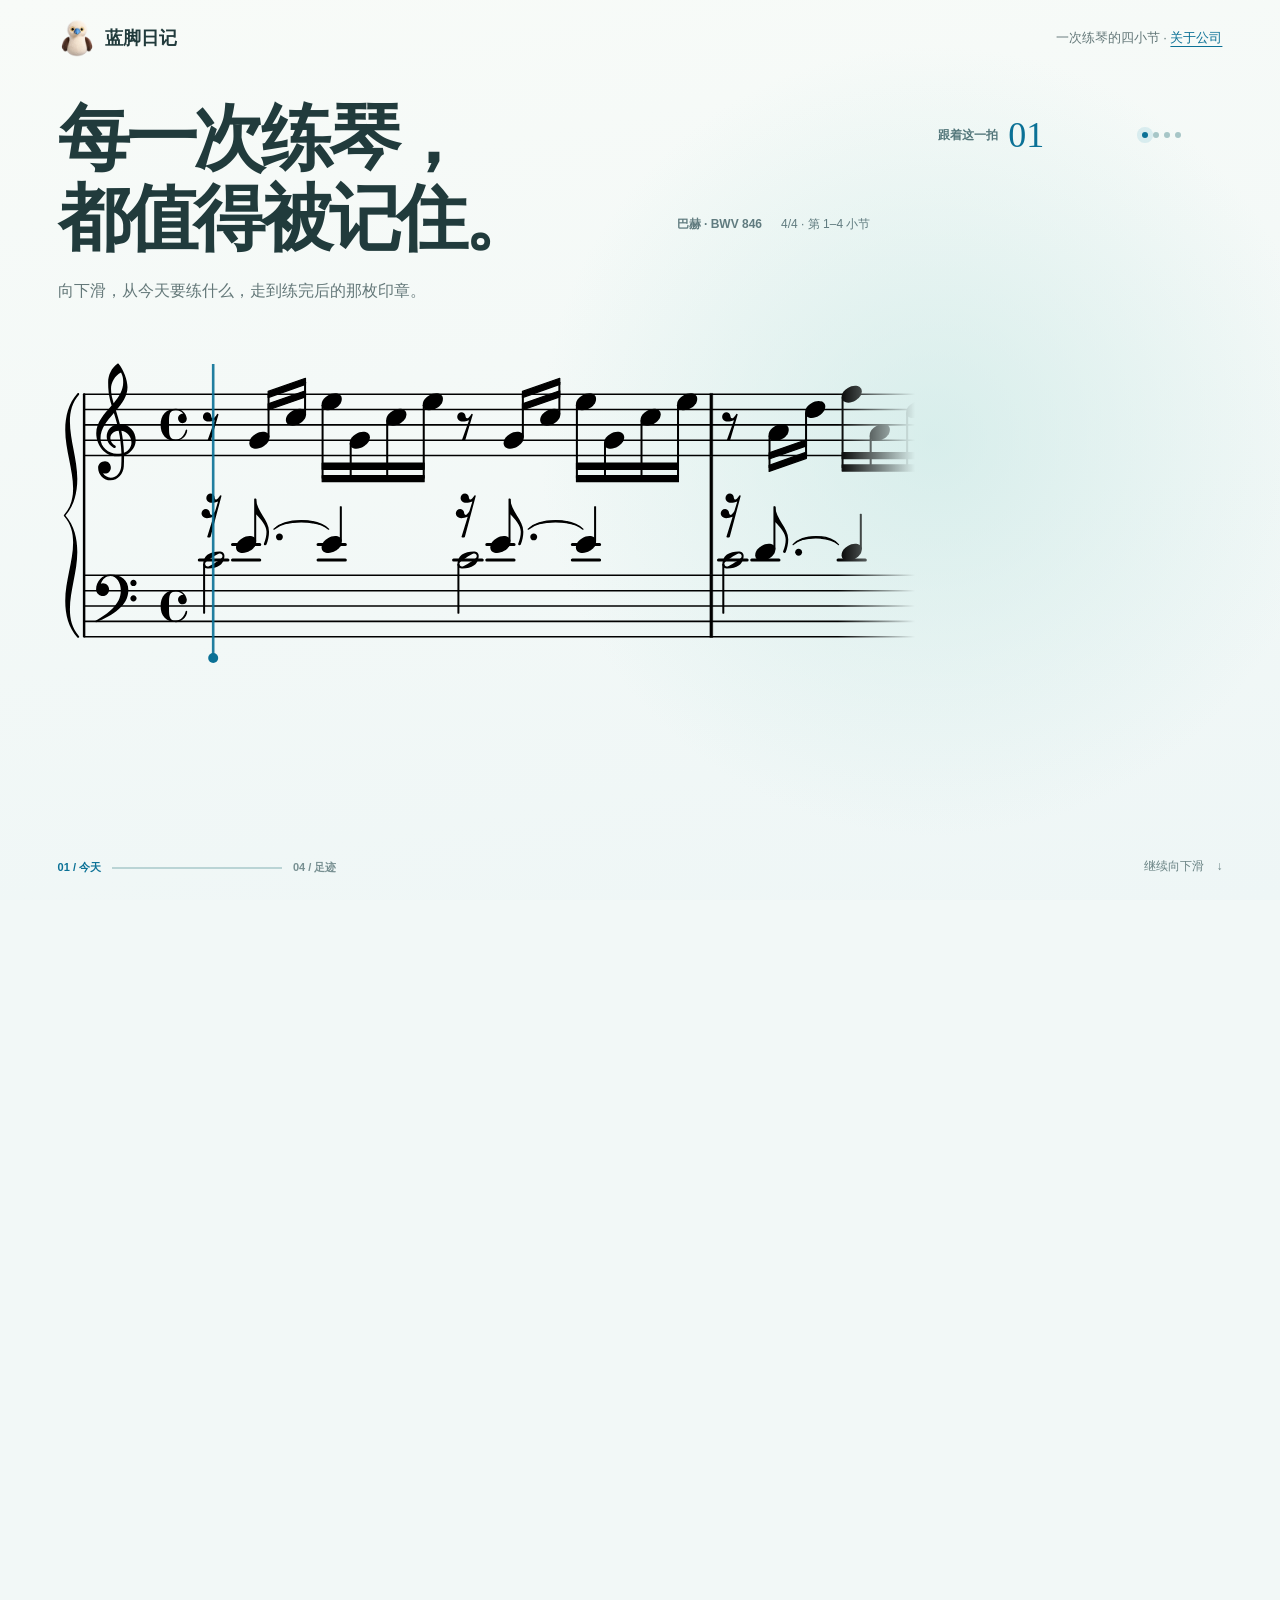
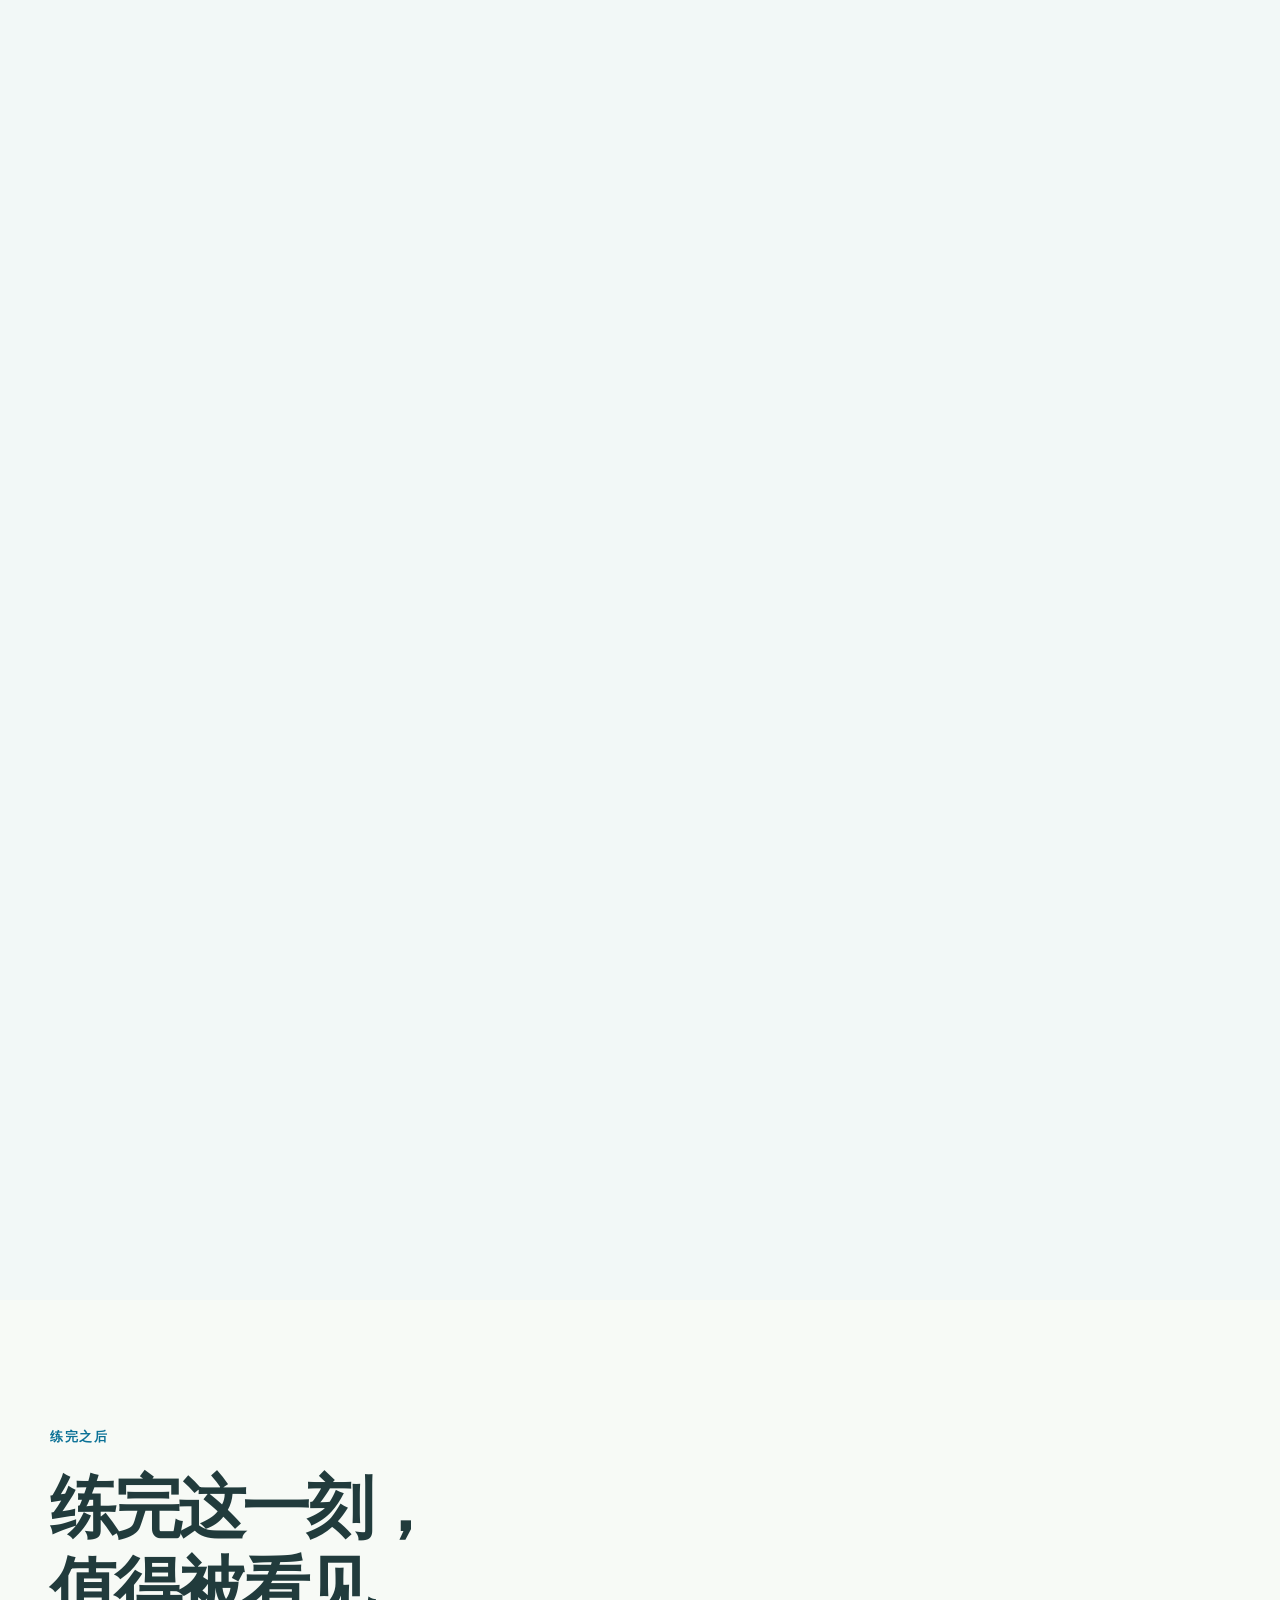
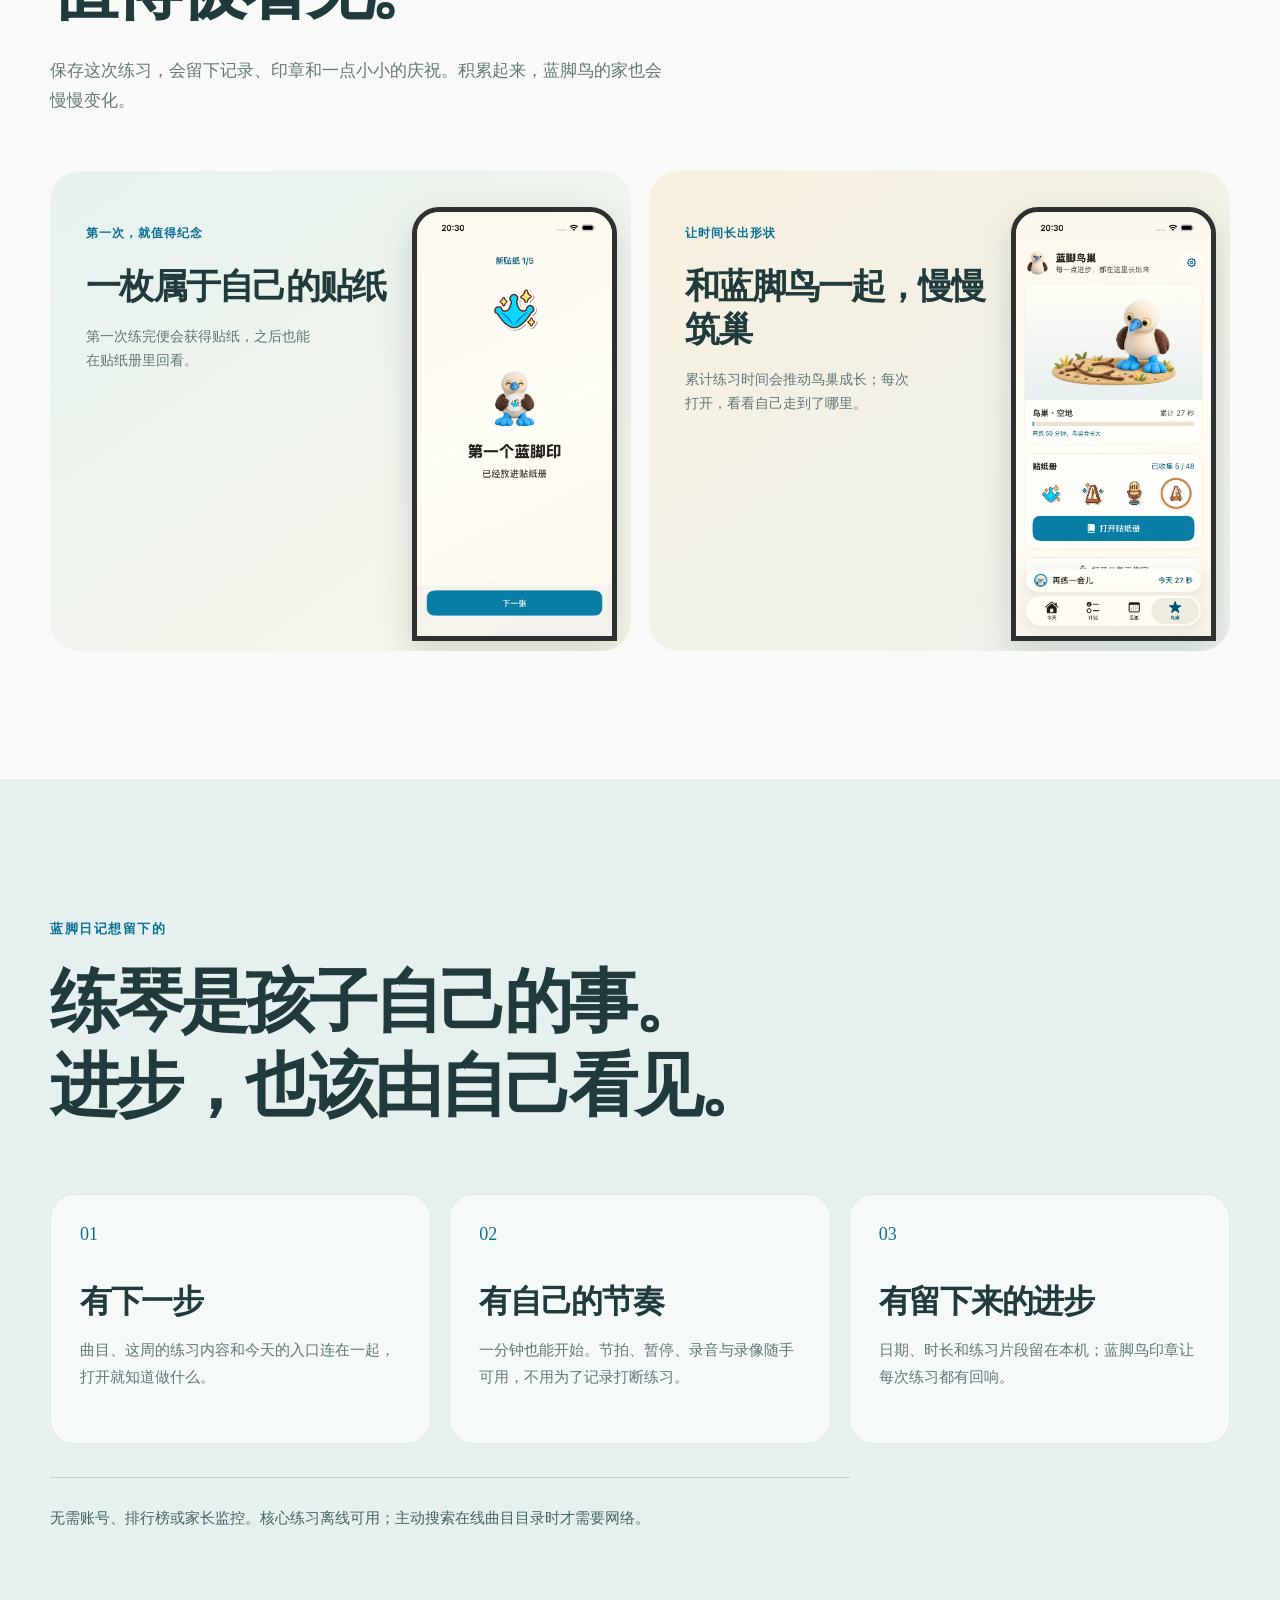
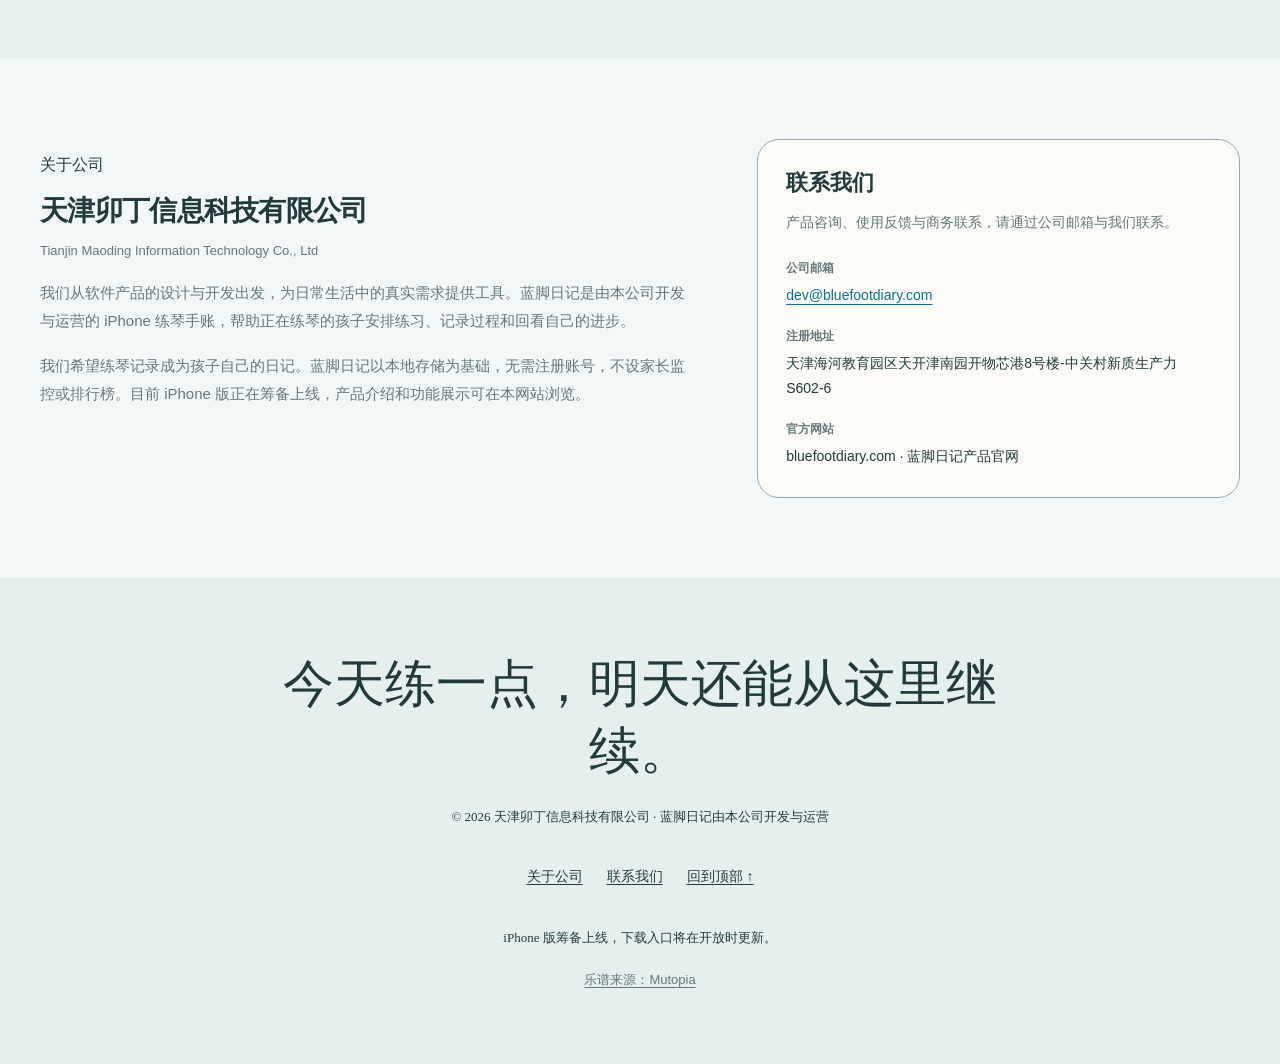
==== commit f5ff66d1: "Simplify website footer attribution" ====
--- a/index.html
+++ b/index.html
@@ -96,7 +96,7 @@
         </dl>
       </div>
     </section>
-    <footer class="page-end"><p>今天练一点，明天还能从这里继续。</p><p class="company-credit">© 2026 天津卯丁信息科技有限公司 · 蓝脚日记由本公司开发与运营</p><nav class="company-end-links" aria-label="页脚导航"><a href="#company">关于公司</a><a href="#contact">联系我们</a><a href="#score-story">回到顶部 ↑</a></nav><p class="release-note">iPhone 版筹备上线，下载入口将在开放时更新。</p><small>乐谱节选自巴赫《平均律》C 大调前奏曲 BWV 846 第 1–4 小节。<a href="https://www.mutopiaproject.org/cgibin/piece-info.cgi?id=5" target="_blank" rel="noopener">乐谱底图：Mutopia 原谱</a>。App 不在应用内显示乐谱。手机画面为当前版本 iPhone 17 Pro 模拟器实拍；画面中的练习时长仅为示例。</small></footer>
+    <footer class="page-end"><p>今天练一点，明天还能从这里继续。</p><p class="company-credit">© 2026 天津卯丁信息科技有限公司 · 蓝脚日记由本公司开发与运营</p><nav class="company-end-links" aria-label="页脚导航"><a href="#company">关于公司</a><a href="#contact">联系我们</a><a href="#score-story">回到顶部 ↑</a></nav><p class="release-note">iPhone 版筹备上线，下载入口将在开放时更新。</p><small><a href="https://www.mutopiaproject.org/cgibin/piece-info.cgi?id=5" target="_blank" rel="noopener">乐谱来源：Mutopia</a></small></footer>
   </main>
 </body>
 </html>
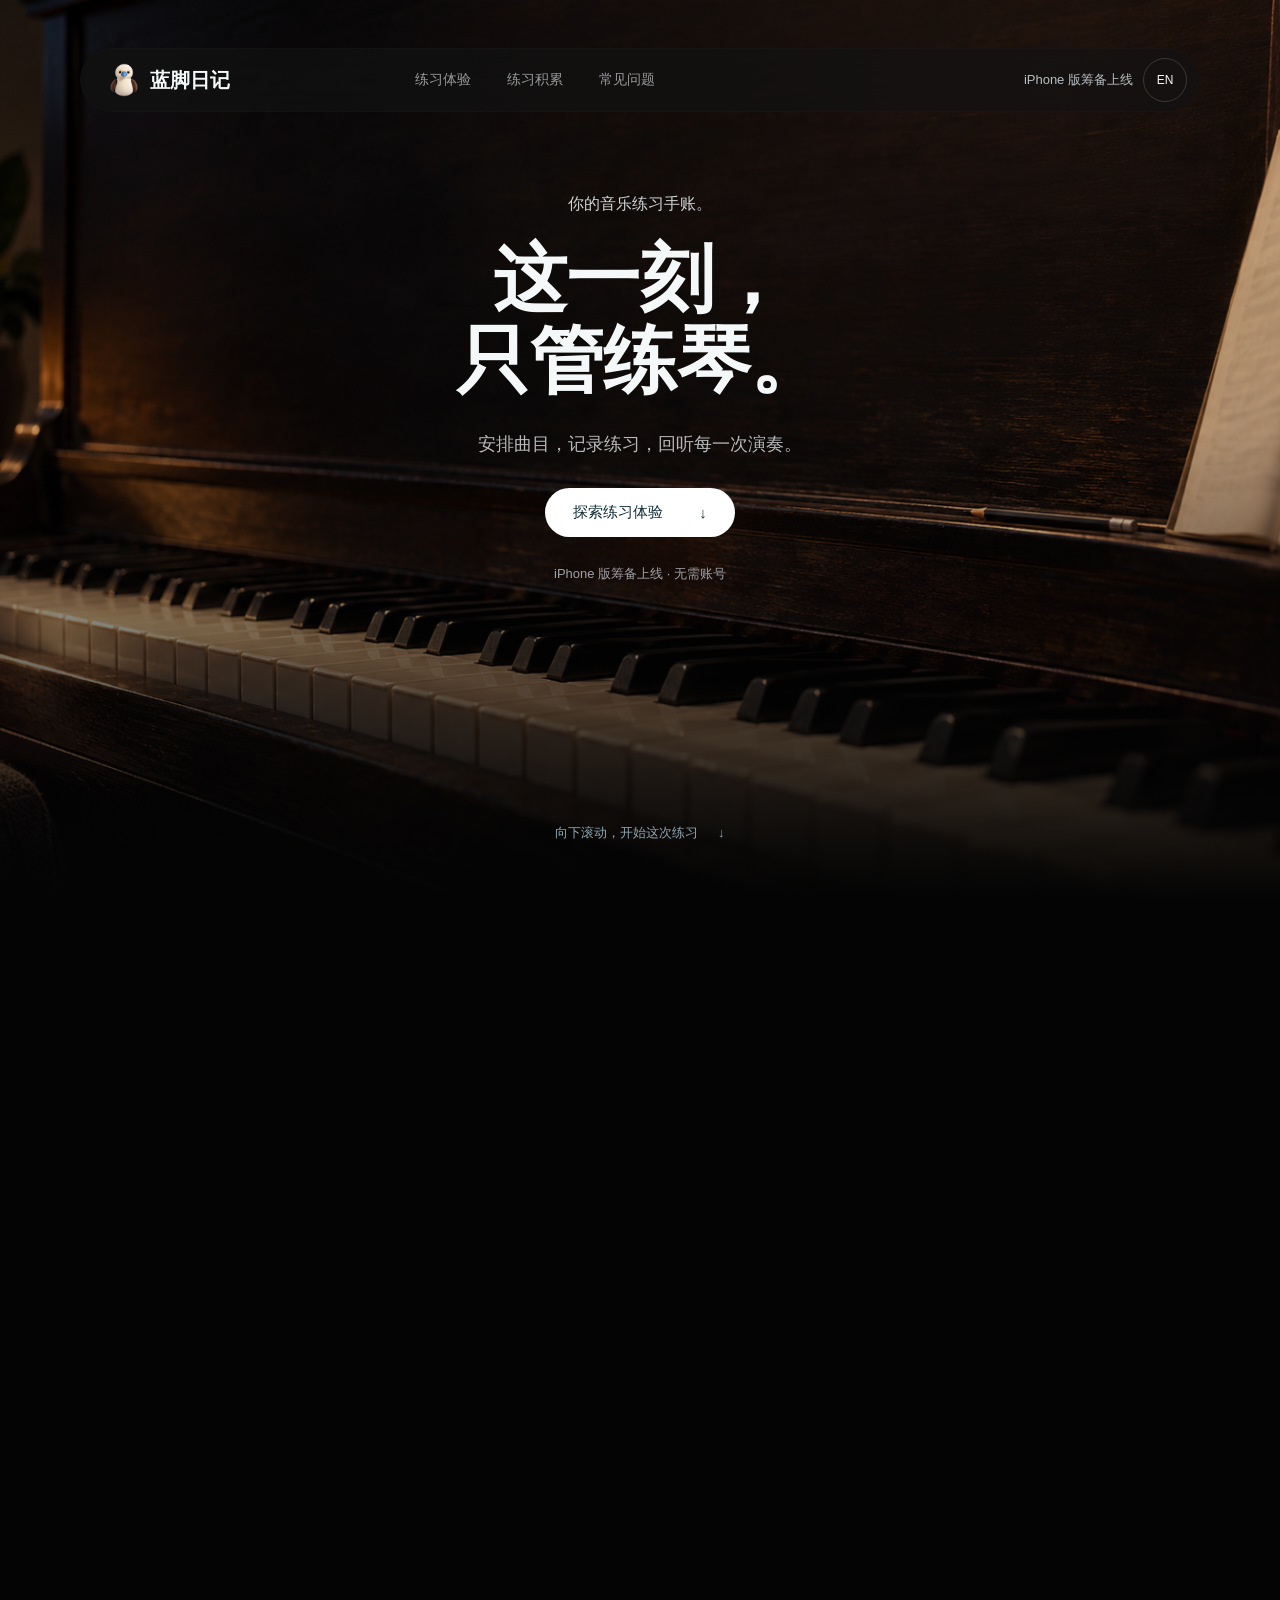
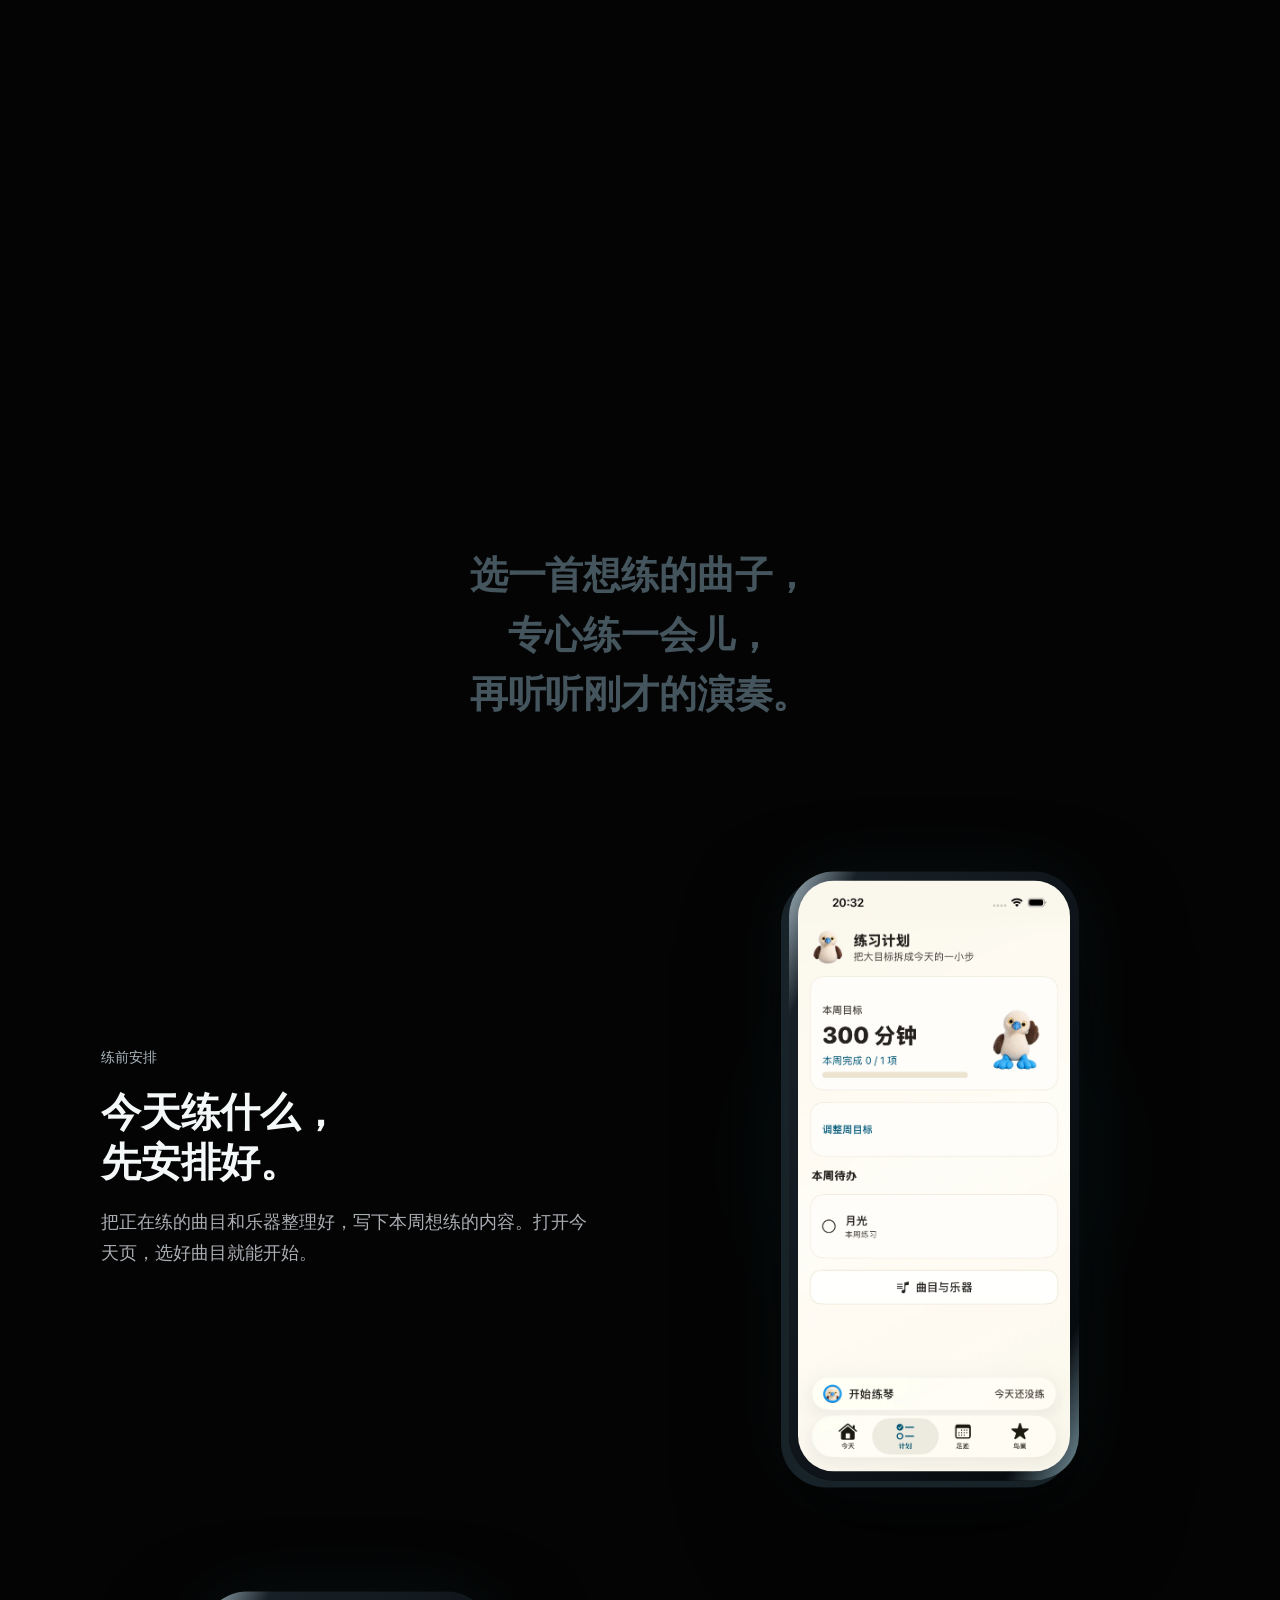
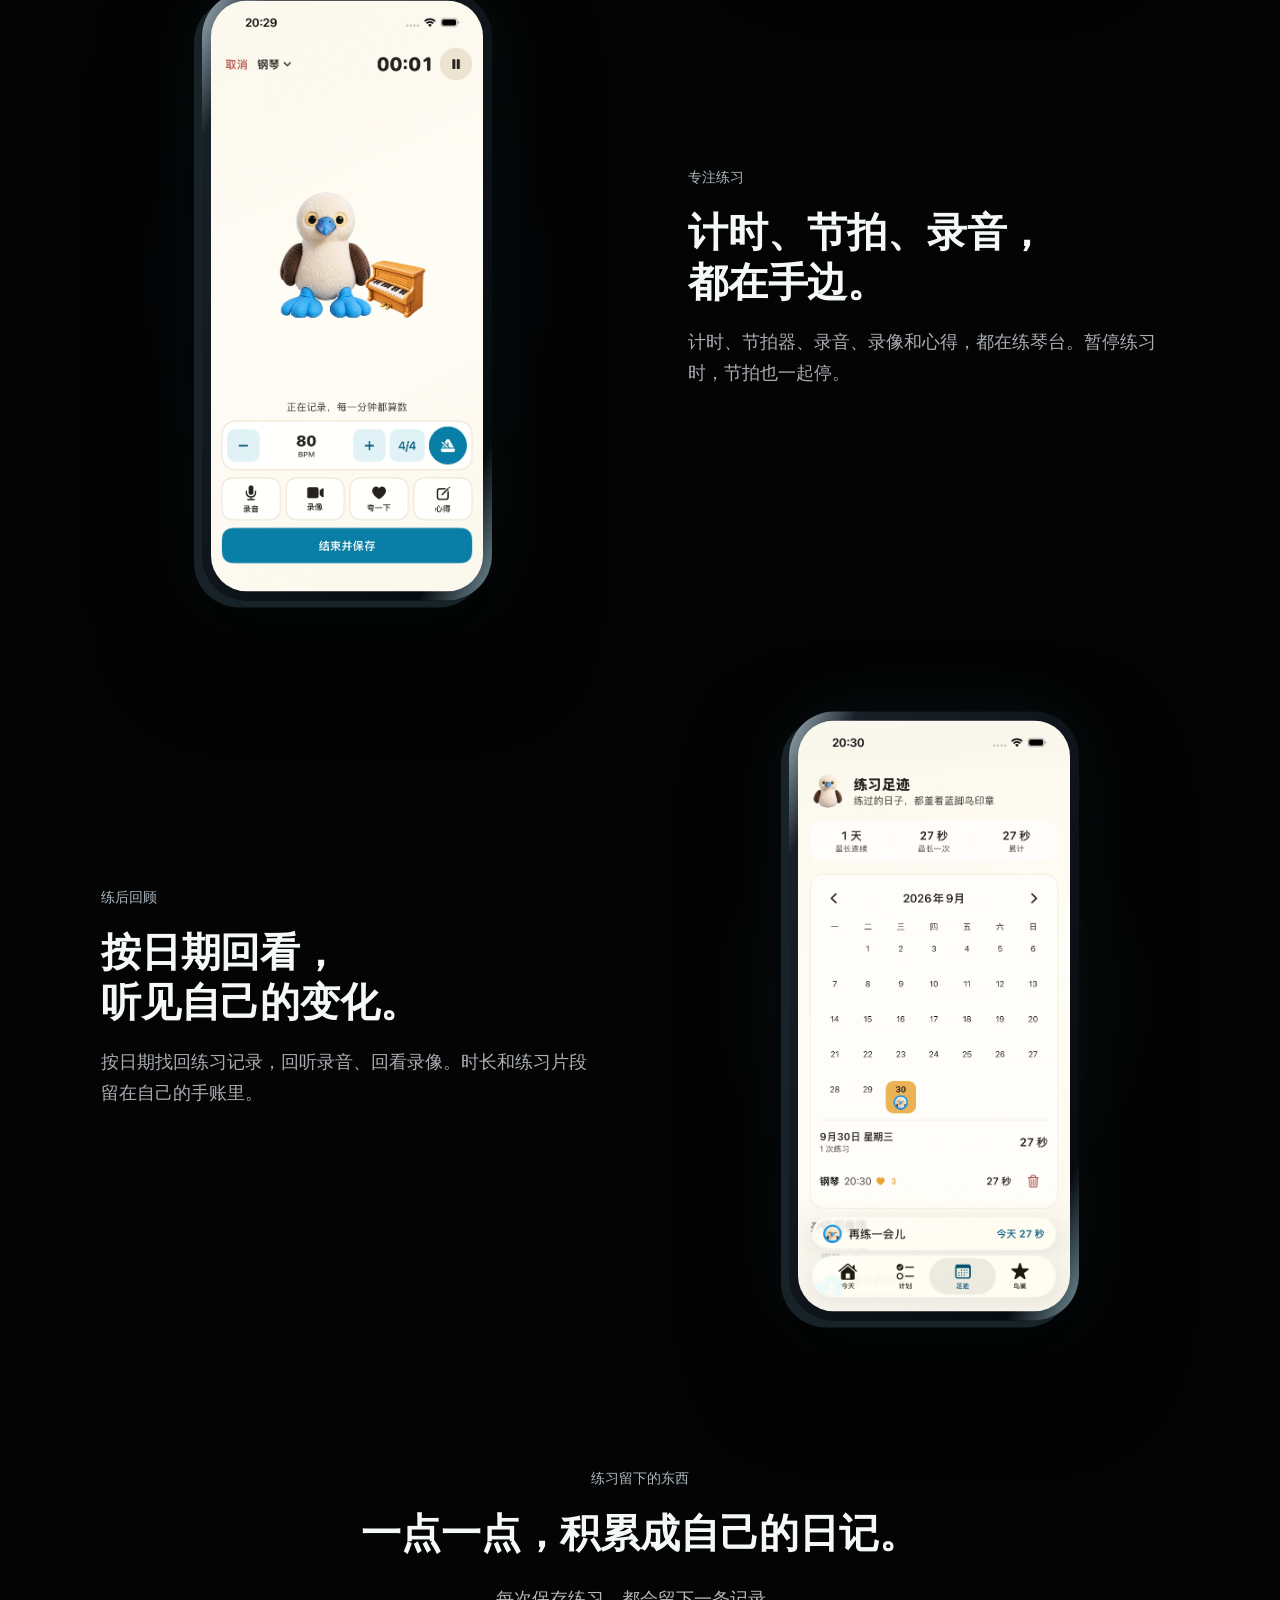
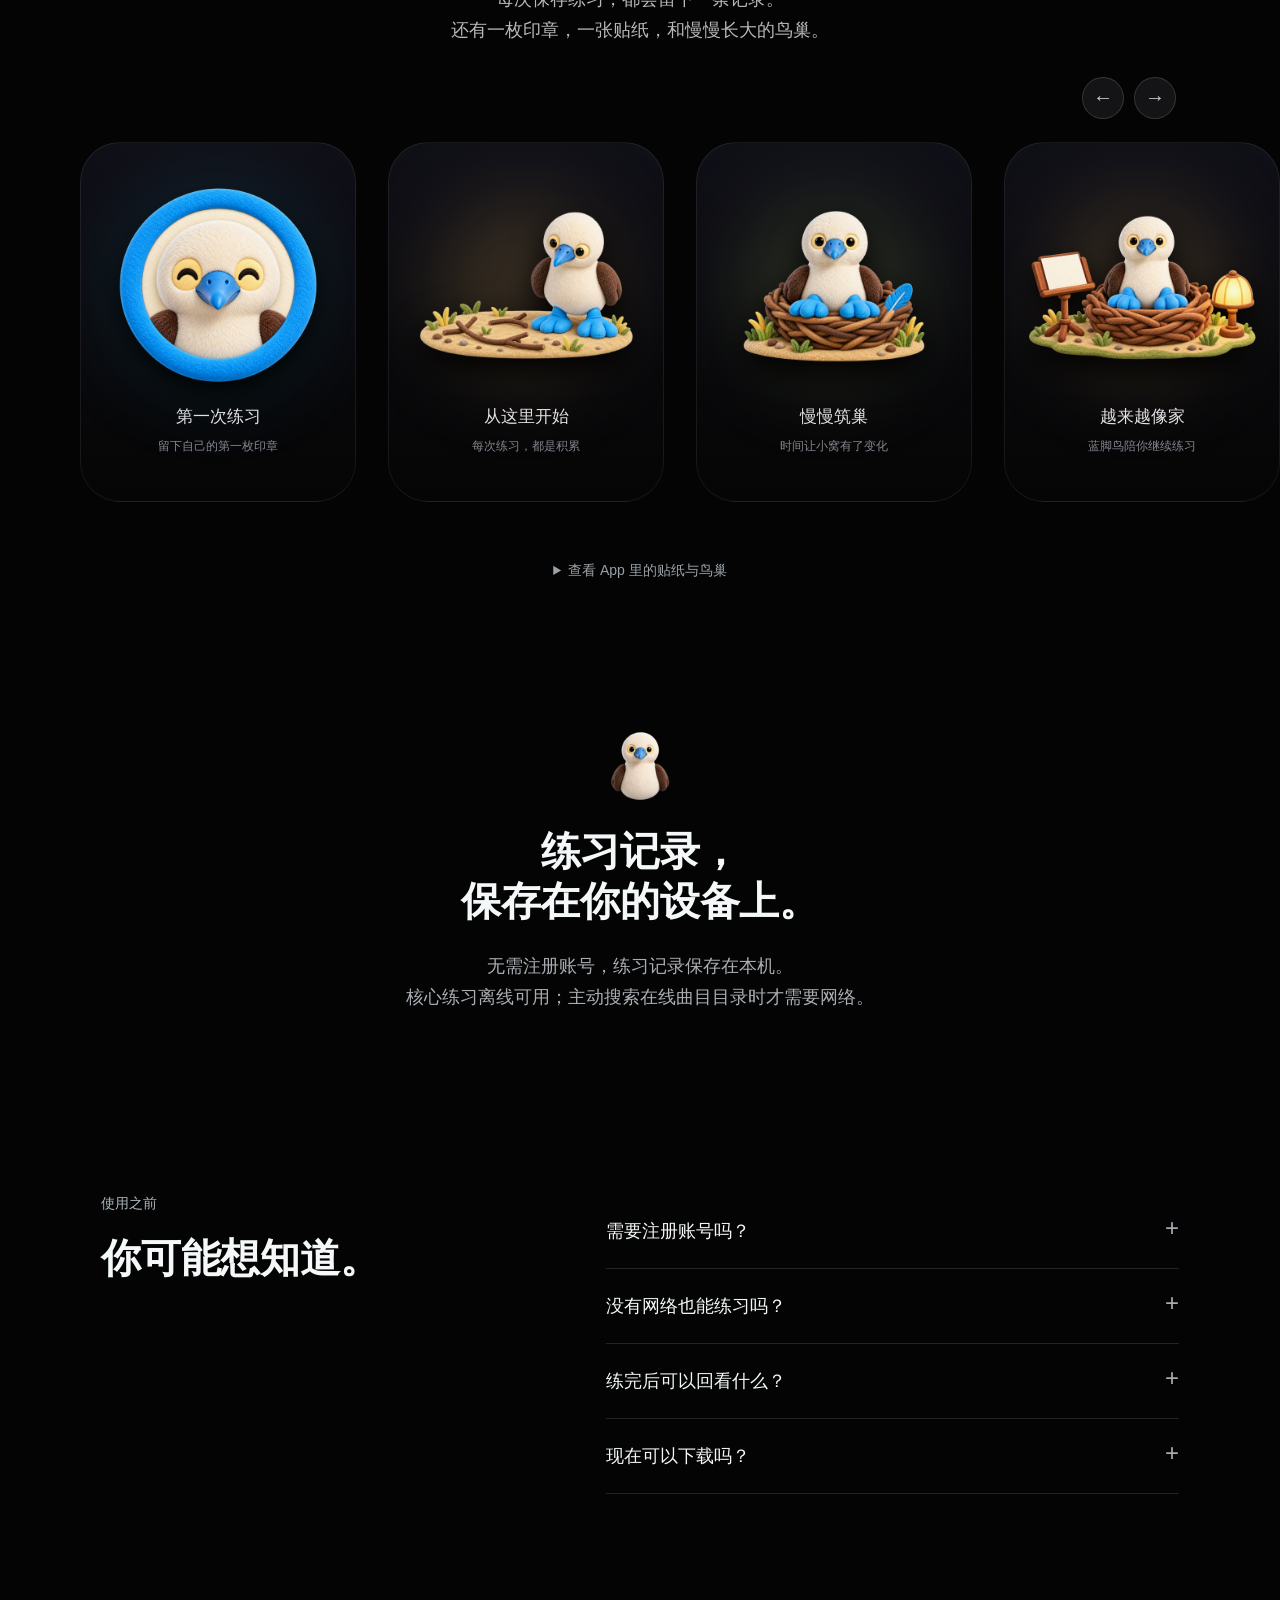
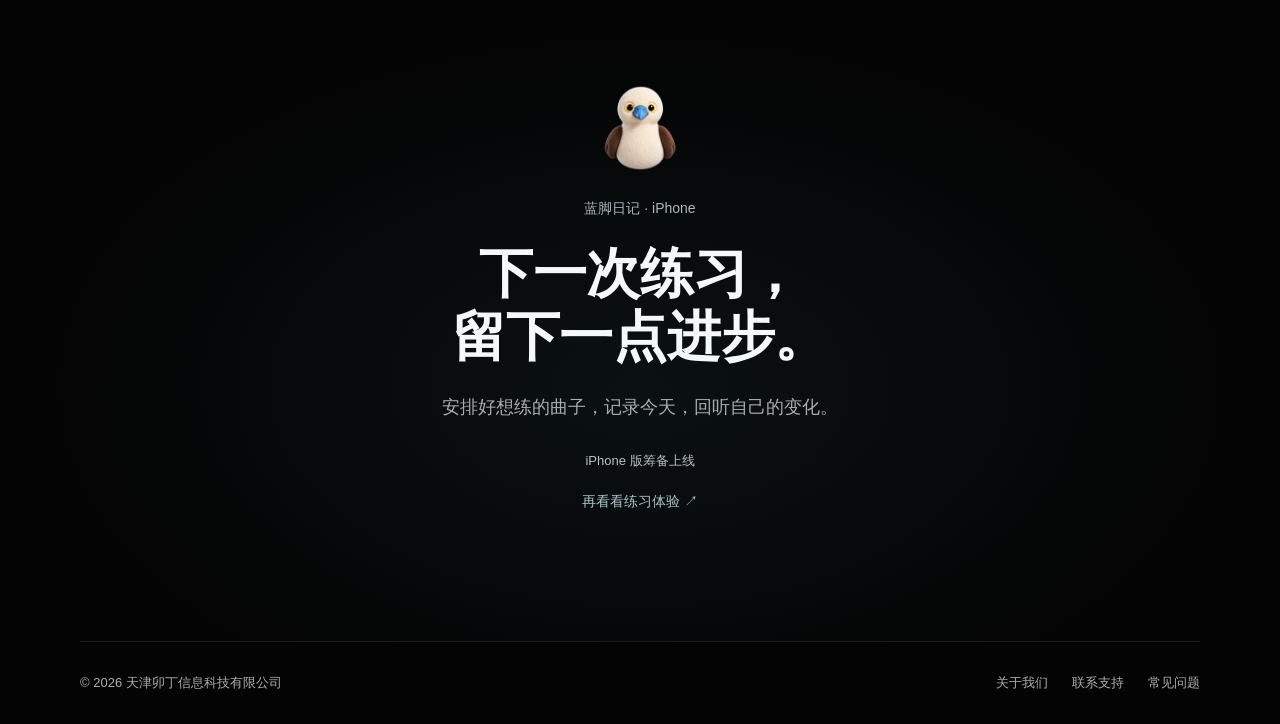
==== commit d25e8031: "Publish bilingual website redesign and typography updates" ====
--- a/index.html
+++ b/index.html
@@ -1,102 +1,27 @@
 <!doctype html>
-<html lang="zh-CN">
-<head>
-  <meta charset="utf-8">
-  <meta name="viewport" content="width=device-width, initial-scale=1">
-  <meta name="theme-color" content="#f2f8f7">
-  <title>蓝脚日记｜把练琴写成自己的四小节</title>
-  <meta name="description" content="从今天知道练什么，到一屏练琴、留下足迹。沿巴赫的四小节，了解蓝脚日记怎样陪孩子练琴。">
-  <link rel="preload" as="image" href="assets/app-today-current.webp">
-  <link rel="stylesheet" href="score.css?v=20261005-interactive">
-  <link rel="stylesheet" href="company.css">
-  <script defer src="bach-score-image.js"></script>
-  <script defer src="score.js"></script>
-</head>
-<body>
-  <a class="skip-link" href="#score-story">跳到乐谱</a>
-  <main>
-    <section class="score-story" id="score-story" aria-label="沿着四小节乐谱，看一次完整练琴体验">
-      <div class="motion-stage" aria-hidden="true">
-        <div class="paper-surface" aria-hidden="true"></div>
-        <header class="topbar">
-          <div class="brand"><img src="assets/bird-avatar-current.png" alt="" width="40" height="40"><span>蓝脚日记</span></div>
-          <span class="topbar-side">一次练琴的四小节 · <a href="#company">关于公司</a></span>
-        </header>
-
-        <div class="opening-copy">
-          <h1>每一次练琴，<br>都值得被记住。</h1>
-          <p>向下滑，从今天要练什么，走到练完后的那枚印章。</p>
-        </div>
-
-        <div class="chapter-mark" aria-hidden="true"><span>一次练琴的四步</span><strong>01<span> / 04</span></strong></div>
-        <div class="beat-panel" aria-hidden="true"><span>跟着这一拍</span><strong class="beat-count">01</strong><div class="beat-dots"><i></i><i></i><i></i><i></i></div></div>
-
-        <div class="score-label"><span>巴赫 · BWV 846</span><span>4/4 · 第 1–4 小节</span></div>
-        <div class="score-rail">
-          <div class="score-track">
-            <svg class="score-svg" viewBox="0 0 2200 440" role="img" aria-label="巴赫 C 大调前奏曲 BWV 846 第一至第四小节，钢琴大谱表，高低音谱号与四四拍">
-              <defs><linearGradient id="phrase-gradient" x1="0" x2="1"><stop offset="0" stop-color="#5bb4c9"/><stop offset=".55" stop-color="#087f9e"/><stop offset="1" stop-color="#e1b858"/></linearGradient></defs>
-              <g class="note-aura" aria-hidden="true"><circle class="aura-outer" cx="245" cy="250" r="41"/><circle class="aura-inner" cx="245" cy="250" r="25"/></g>
-              <image class="score-sheet-image" href="assets/bach-original-excerpt.svg" x="0" y="110" width="2200" height="293.3" aria-hidden="true"/>
-              <line class="playhead" x1="244" x2="244" y1="112" y2="402" aria-hidden="true"/>
-              <circle class="playhead-dot" cx="244" cy="406" r="5" aria-hidden="true"/>
-              <image class="score-bird" href="assets/bird-waiting-current.png" x="195" y="0" width="82" height="114" aria-hidden="true"/>
-            </svg>
-          </div>
-        </div>
-
-        <div class="measure-copy" aria-live="off">
-          <span class="measure-number">01 / 今天</span>
-          <h2>打开今天，<br>知道下一步。</h2>
-          <p>这周要练的曲子出现在眼前。想开始时，一下就进入练琴台。</p>
-          <div class="feature-chips"><span>本周待办</span><span>一键开练</span></div>
-        </div>
-
-        <div class="phone-area" role="img" aria-label="蓝脚日记 iPhone 模拟器截图：今天页">
-          <div class="phone-halo" aria-hidden="true"></div>
-          <div class="phone-frame">
-            <img class="phone-screen" src="assets/app-today-current.webp" alt="" width="1206" height="2622">
-            <img class="phone-screen" src="assets/app-plan-current.webp" alt="" width="1206" height="2622">
-            <img class="phone-screen" src="assets/app-practice-current.webp" alt="" width="1206" height="2622">
-            <img class="phone-screen" src="assets/app-footprints-current.webp" alt="" width="1206" height="2622">
-          </div>
-        </div>
-
-        <div class="progress" aria-hidden="true"><span class="progress-measure">01 / 今天</span><span class="progress-line"><i></i></span><span>04 / 足迹</span></div>
-        <span class="scroll-cue" aria-hidden="true">继续向下滑　↓</span>
-      </div>
-
-      <div class="static-fallback">
-        <header class="topbar"><div class="brand"><img src="assets/bird-avatar-current.png" alt="" width="40" height="40"><span>蓝脚日记</span></div><span class="topbar-side">一次练琴的四小节 · <a href="#company">关于公司</a></span></header>
-        <h1>每一次练琴，<br>都值得被记住。</h1>
-        <p class="fallback-intro">从今天要练什么，到练完后留下自己的足迹。</p>
-        <article><div><span>01 / 今天</span><h2>打开今天，知道下一步。</h2><p>这周要练的曲子出现在眼前。想开始时，一下就进入练琴台。</p></div><img src="assets/app-today-current.webp" alt="蓝脚日记当前 iPhone 模拟器截图：今天页已有本周曲目" width="1206" height="2622"></article>
-        <article><div><span>02 / 计划</span><h2>把一首曲子，放进这周。</h2><p>给曲子选乐器，写下这周要练的内容和目标。下次打开，就知道从哪里接着练。</p></div><img src="assets/app-plan-current.webp" alt="蓝脚日记当前 iPhone 模拟器截图：计划页有本周目标和曲目" width="1206" height="2622"></article>
-        <article><div><span>03 / 练琴</span><h2>专心练，工具都在这里。</h2><p>计时、暂停、节拍器、录音、录像和心得都在同一屏；停下来时，节拍也一起停。</p></div><img src="assets/app-practice-current.webp" alt="蓝脚日记当前 iPhone 模拟器截图：练琴台" width="1206" height="2622"></article>
-        <article><div><span>04 / 足迹</span><h2>练过的每一天，都看得见。</h2><p>保存后留下日历印章和练习记录。想回听、回看，声音和画面都留在自己的手机里。</p></div><img src="assets/app-footprints-current.webp" alt="蓝脚日记当前 iPhone 模拟器截图：练习足迹有一次练习记录" width="1206" height="2622"></article>
-      </div>
-    </section>
-    <section class="reward-section" aria-labelledby="reward-title"><div class="reward-inner"><div class="reward-intro"><p class="value-eyebrow">练完之后</p><h2 id="reward-title">练完这一刻，<br>值得被看见。</h2><p>保存这次练习，会留下记录、印章和一点小小的庆祝。积累起来，蓝脚鸟的家也会慢慢变化。</p></div><div class="reward-grid"><article class="reward-card"><div class="reward-copy"><span>第一次，就值得纪念</span><h3>一枚属于自己的贴纸</h3><p>第一次练完便会获得贴纸，之后也能在贴纸册里回看。</p></div><img src="assets/app-sticker-current.webp" alt="当前 iPhone 模拟器截图：第一次练完后解锁蓝脚印贴纸" width="1206" height="2622" loading="lazy"></article><article class="reward-card"><div class="reward-copy"><span>让时间长出形状</span><h3>和蓝脚鸟一起，慢慢筑巢</h3><p>累计练习时间会推动鸟巢成长；每次打开，看看自己走到了哪里。</p></div><img src="assets/app-nest-current.webp" alt="当前 iPhone 模拟器截图：蓝脚鸟巢与已收集贴纸" width="1206" height="2622" loading="lazy"></article></div></div></section>
-    <section class="value-section" aria-labelledby="value-title"><div class="value-inner"><p class="value-eyebrow">蓝脚日记想留下的</p><h2 id="value-title">练琴是孩子自己的事。<br>进步，也该由自己看见。</h2><div class="value-grid"><article><span>01</span><h3>有下一步</h3><p>曲目、这周的练习内容和今天的入口连在一起，打开就知道做什么。</p></article><article><span>02</span><h3>有自己的节奏</h3><p>一分钟也能开始。节拍、暂停、录音与录像随手可用，不用为了记录打断练习。</p></article><article><span>03</span><h3>有留下来的进步</h3><p>日期、时长和练习片段留在本机；蓝脚鸟印章让每次练习都有回响。</p></article></div><p class="privacy-note">无需账号、排行榜或家长监控。核心练习离线可用；主动搜索在线曲目目录时才需要网络。</p></div></section>
-    <section class="company-section wrap" id="company" aria-labelledby="company-title">
-      <div class="company-intro">
-        <p class="eyebrow">关于公司</p>
-        <h2 id="company-title">天津卯丁信息科技有限公司</h2>
-        <p class="company-english" lang="en">Tianjin Maoding Information Technology Co., Ltd</p>
-        <p>我们从软件产品的设计与开发出发，为日常生活中的真实需求提供工具。蓝脚日记是由本公司开发与运营的 iPhone 练琴手账，帮助正在练琴的孩子安排练习、记录过程和回看自己的进步。</p>
-        <p>我们希望练琴记录成为孩子自己的日记。蓝脚日记以本地存储为基础，无需注册账号，不设家长监控或排行榜。目前 iPhone 版正在筹备上线，产品介绍和功能展示可在本网站浏览。</p>
-      </div>
-      <div class="company-contact" id="contact" aria-labelledby="contact-title">
-        <h3 id="contact-title">联系我们</h3>
-        <p>产品咨询、使用反馈与商务联系，请通过公司邮箱与我们联系。</p>
-        <dl>
-          <div><dt>公司邮箱</dt><dd><a href="mailto:dev@bluefootdiary.com">dev@bluefootdiary.com</a></dd></div>
-          <div><dt>注册地址</dt><dd><address>天津海河教育园区天开津南园开物芯港8号楼-中关村新质生产力S602-6</address></dd></div>
-          <div><dt>官方网站</dt><dd>bluefootdiary.com · 蓝脚日记产品官网</dd></div>
-        </dl>
-      </div>
-    </section>
-    <footer class="page-end"><p>今天练一点，明天还能从这里继续。</p><p class="company-credit">© 2026 天津卯丁信息科技有限公司 · 蓝脚日记由本公司开发与运营</p><nav class="company-end-links" aria-label="页脚导航"><a href="#company">关于公司</a><a href="#contact">联系我们</a><a href="#score-story">回到顶部 ↑</a></nav><p class="release-note">iPhone 版筹备上线，下载入口将在开放时更新。</p><small><a href="https://www.mutopiaproject.org/cgibin/piece-info.cgi?id=5" target="_blank" rel="noopener">乐谱来源：Mutopia</a></small></footer>
-  </main>
-</body>
-</html>
+<html lang="zh-CN"><head>
+<meta charset="utf-8"><meta name="viewport" content="width=device-width,initial-scale=1"><meta name="theme-color" content="#040404">
+<title>蓝脚日记｜留给练习的时间</title>
+<meta name="description" content="为音乐练习者准备的 iPhone 练琴手账。安排曲目、专注练习、回看记录，让每次练习都有迹可循。">
+<link rel="stylesheet" href="score.css?v=20261009-editorial-v7"><script defer src="score.js?v=20261009-editorial-v7"></script>
+<link rel="stylesheet" href="editorial.css?v=20261009-editorial-v7"></head><body>
+<a class="skip" href="#practice">查看练习功能</a>
+<header class="nav"><a class="brand" href="#"><img src="assets/bird-avatar-current.png" width="34" height="34" alt="">蓝脚日记</a><nav><a href="#practice">练习体验</a><a href="#collection">练习积累</a><a href="#faq">常见问题</a></nav><span class="release">iPhone 版筹备上线</span><a class="language-switch" href="en.html" lang="en" aria-label="Switch to English">EN</a><details class="mobile-menu"><summary>菜单</summary><nav aria-label="移动导航"><a href="#practice">练习体验</a><a href="#collection">练习积累</a><a href="#faq">常见问题</a></nav></details></header>
+<main>
+<section class="hero" id="opening"><div class="hero-stage"><div class="sound-space" aria-hidden="true"></div><div class="hero-copy"><p class="product-label">你的音乐练习手账。</p><h1>这一刻，<br>只管练琴。</h1><p class="lead">安排曲目，记录练习，回听每一次演奏。</p><a class="action" href="#practice">探索练习体验 <span>↓</span></a><p class="local-note">iPhone 版筹备上线 · 无需账号</p></div><div class="hero-product"><div class="device hero-device"><img src="assets/app-practice-current.webp" alt="真实 App 练琴台：计时、节拍器、录音与录像" width="1206" height="2622"></div><div class="hero-product-copy"><h2>打开练琴台。<br>把时间交给音乐。</h2><p>计时、节拍、录音和心得，随手可用。</p></div></div><div class="scroll-hint">向下滚动，开始这次练习 <span>↓</span></div></div></section>
+<section class="bridge"><p><span>选一首想练的曲子，</span><br><span>专心练一会儿，</span><br><span>再听听刚才的演奏。</span></p></section>
+<div id="practice" class="chapters">
+<section class="chapter plan" data-chapter><div class="chapter-stage"><div class="chapter-copy"><p class="phase">练前安排</p><h2>今天练什么，<br>先安排好。</h2><p class="description">把正在练的曲目和乐器整理好，写下本周想练的内容。打开今天页，选好曲目就能开始。</p><ul class="details"><li>本周曲目与目标</li><li>今天页直接开练</li></ul><div class="chapter-progress" aria-hidden="true"><span>01</span><i><b></b></i><span>03</span></div></div><div class="product-scene"><div class="scene-ring" aria-hidden="true"></div><div class="device chapter-device"><img src="assets/app-plan-current.webp" alt="真实 App 计划页：本周目标与曲目" width="1206" height="2622" loading="lazy"></div><p class="scene-caption">计划页：本周目标与曲目</p></div></div></section><section class="chapter focus" data-chapter><div class="chapter-stage"><div class="chapter-copy"><p class="phase">专注练习</p><h2>计时、节拍、录音，<br>都在手边。</h2><p class="description">计时、节拍器、录音、录像和心得，都在练琴台。暂停练习时，节拍也一起停。</p><ul class="details"><li>计时与节拍器</li><li>录音、录像与心得</li></ul><div class="chapter-progress" aria-hidden="true"><span>02</span><i><b></b></i><span>03</span></div></div><div class="product-scene"><div class="scene-ring" aria-hidden="true"></div><div class="device chapter-device"><img src="assets/app-practice-current.webp" alt="真实 App 练琴台" width="1206" height="2622" loading="lazy"></div><p class="scene-caption">练琴台</p></div></div></section><section class="chapter review" data-chapter><div class="chapter-stage"><div class="chapter-copy"><p class="phase">练后回顾</p><h2>按日期回看，<br>听见自己的变化。</h2><p class="description">按日期找回练习记录，回听录音、回看录像。时长和练习片段留在自己的手账里。</p><ul class="details"><li>按日期回看记录</li><li>回听录音、回看录像</li></ul><div class="chapter-progress" aria-hidden="true"><span>03</span><i><b></b></i><span>03</span></div></div><div class="product-scene"><div class="scene-ring" aria-hidden="true"></div><div class="device chapter-device"><img src="assets/app-footprints-current.webp" alt="真实 App 练习足迹页" width="1206" height="2622" loading="lazy"></div><p class="scene-caption">练习足迹页</p></div></div></section></div>
+<section class="collection" id="collection"><div class="collection-intro"><p class="phase">练习留下的东西</p><h2>一点一点，<br>积累成自己的日记。</h2><p>每次保存练习，都会留下一条记录。<br>还有一枚印章，一张贴纸，和慢慢长大的鸟巢。</p></div><div class="reward-controls"><button type="button" data-gallery="-1" aria-label="上一组练习积累">←</button><button type="button" data-gallery="1" aria-label="下一组练习积累">→</button></div><div class="reward-gallery" tabindex="0" aria-label="印章与鸟巢成长展示"><article class="reward-item"><div class="reward-glow"></div><img src="assets/BirdStamp.png" alt="蓝脚日记原始素材：第一次练习" loading="lazy" width="1200" height="900"><h3>第一次练习</h3><p>留下自己的第一枚印章</p></article><article class="reward-item"><div class="reward-glow"></div><img src="assets/NestStage1.png" alt="蓝脚日记原始素材：从这里开始" loading="lazy" width="1200" height="900"><h3>从这里开始</h3><p>每次练习，都是积累</p></article><article class="reward-item"><div class="reward-glow"></div><img src="assets/NestStage2.png" alt="蓝脚日记原始素材：慢慢筑巢" loading="lazy" width="1200" height="900"><h3>慢慢筑巢</h3><p>时间让小窝有了变化</p></article><article class="reward-item"><div class="reward-glow"></div><img src="assets/NestStage3.png" alt="蓝脚日记原始素材：越来越像家" loading="lazy" width="1200" height="900"><h3>越来越像家</h3><p>蓝脚鸟陪你继续练习</p></article><article class="reward-item"><div class="reward-glow"></div><img src="assets/NestStage4.png" alt="蓝脚日记原始素材：自己的练习天地" loading="lazy" width="1200" height="900"><h3>自己的练习天地</h3><p>回看一路留下的足迹</p></article></div><details class="reward-details"><summary>查看 App 里的贴纸与鸟巢</summary><div class="reward-apps"><img src="assets/app-sticker-current.webp" alt="App 贴纸截图" loading="lazy"><img src="assets/app-nest-current.webp" alt="App 鸟巢截图" loading="lazy"></div></details></section>
+<section class="privacy"><img src="assets/bird-avatar-current.png" width="72" height="72" alt=""><h2>练习记录，<br>保存在你的设备上。</h2><p>无需注册账号，练习记录保存在本机。<br>核心练习离线可用；主动搜索在线曲目目录时才需要网络。</p></section>
+<section class="faq" id="faq" aria-labelledby="faq-title">
+<div><p class="phase">使用之前</p><h2 id="faq-title">你可能想知道。</h2></div>
+<div class="faq-list">
+<details><summary>需要注册账号吗？</summary><p>不需要。练习记录保存在本机，打开 App 就能安排和记录练习。</p></details>
+<details><summary>没有网络也能练习吗？</summary><p>核心练习功能离线可用。主动搜索在线曲目目录时需要网络。</p></details>
+<details><summary>练完后可以回看什么？</summary><p>可以按日期查看练习记录，回听保存的录音、回看录像，以及写下的练习心得。</p></details>
+<details><summary>现在可以下载吗？</summary><p>iPhone 版正在筹备上线。正式上线后，这里会提供 App Store 下载入口。</p></details>
+</div></section>
+<section class="closing" aria-labelledby="closing-title"><img src="assets/bird-avatar-current.png" alt="" width="88" height="88"><p class="phase">蓝脚日记 · iPhone</p><h2 id="closing-title">下一次练习，<br>留下一点进步。</h2><p>安排好想练的曲子，记录今天，回听自己的变化。</p><span class="launch-status">iPhone 版筹备上线</span><a class="closing-link" href="#practice">再看看练习体验 ↗</a></section>
+</main><footer class="site-footer"><span>© 2026 天津卯丁信息科技有限公司</span><nav aria-label="页脚导航"><a href="about.html">关于我们</a><a href="about.html#contact">联系支持</a><a href="#faq">常见问题</a></nav></footer>
+</body></html>
--- a/score.css
+++ b/score.css
@@ -1,148 +1,17 @@
-:root{--paper:#f2f8f7;--page:#fbfcf7;--ink:#213b3c;--muted:#647879;--blue:#0b7196;--blue-light:#49b2d3;--line:#92aeb0;--gold:#e6c770}
-*{box-sizing:border-box}
-html{scroll-behavior:smooth}
-body{margin:0;background:var(--paper);color:var(--ink);font-family:PingFang SC,Hiragino Sans GB,Microsoft YaHei,sans-serif}
-img{display:block;max-width:100%}
-.skip-link{position:absolute;left:12px;top:-60px;z-index:20;padding:10px 14px;background:#fff;color:var(--blue)}
-.skip-link:focus{top:12px}
-.score-story{position:relative}
-.motion-stage{display:none}
-.motion-on .score-story{height:500svh}
-.motion-on .motion-stage{position:sticky;top:0;display:block;height:100svh;min-height:620px;overflow:hidden;background:var(--paper)}
-.motion-on .static-fallback{display:none}
-.paper-surface{position:absolute;inset:0;pointer-events:none;background:radial-gradient(circle at 73% 49%,rgba(199,231,228,.62),transparent 38%),linear-gradient(170deg,#f8fbf8 0%,#eef6f6 100%)}
-.paper-surface:before{content:"";position:absolute;inset:-20%;background:radial-gradient(circle at 72% 57%,rgba(236,208,135,.6),transparent 38%);opacity:var(--warmth,0);transition:none}
-.paper-surface:after{content:"";position:absolute;inset:0;opacity:.15;background-image:radial-gradient(#5a7674 .5px,transparent .5px);background-size:12px 12px;mask-image:linear-gradient(to bottom,#000,transparent 70%)}
-.topbar{position:relative;z-index:5;display:flex;align-items:center;justify-content:space-between;padding:18px clamp(20px,4.5vw,70px);height:76px}
-.brand{display:flex;align-items:center;gap:9px;color:var(--ink);font-size:18px;font-weight:750;white-space:nowrap}
-.brand img{width:38px;height:38px}
-.topbar-side{color:var(--muted);font-size:13px}
-.opening-copy{position:absolute;z-index:3;left:4.5%;top:11%;width:560px;max-width:51%;will-change:opacity,transform}
-.opening-copy h1,.static-fallback h1{font-family:Songti SC,STSong,Noto Serif CJK SC,serif;font-size:clamp(52px,5.6vw,82px);font-weight:650;line-height:1.12;letter-spacing:-.06em;margin:0}
-.opening-copy p{font-size:16px;color:var(--muted);line-height:1.7;margin:17px 0 0}
-.chapter-mark{display:none;position:absolute;z-index:2;left:4.5%;top:13%;align-items:flex-start;gap:23px;color:#65888c;opacity:0;will-change:opacity,transform}
-.chapter-mark>span{padding-top:13px;font-size:13px;letter-spacing:.13em;writing-mode:vertical-rl}
-.chapter-mark strong{font-family:Georgia,serif;font-weight:400;font-size:clamp(92px,11vw,166px);line-height:.85;letter-spacing:-.085em;color:rgba(23,111,139,.14)}
-.chapter-mark strong span{font-size:.22em;letter-spacing:0;color:#6e969b}
-.beat-panel{position:absolute;z-index:5;right:7.7%;top:13%;width:min(19vw,244px);display:flex;align-items:center;gap:10px;color:#53767a;font-size:12px;font-weight:650;white-space:nowrap}
-.beat-panel strong{font-family:Georgia,serif;font-size:36px;font-weight:400;line-height:1;color:var(--blue);font-variant-numeric:tabular-nums}
-.beat-dots{display:flex;gap:5px;margin-left:auto}
-.beat-dots i{display:block;width:6px;height:6px;border-radius:50%;background:#a7c6c7;transform:scale(1)}
-.beat-dots i.is-active{background:var(--blue);box-shadow:0 0 0 5px rgba(62,164,187,.14)}
-.score-label{position:absolute;z-index:2;right:32%;top:24%;display:flex;gap:19px;align-items:center;color:#607b7f;font-size:12px;font-weight:650;font-variant-numeric:tabular-nums}
-.score-label span+span{font-weight:400}
-.score-rail{position:absolute;z-index:2;left:4.5%;top:28%;width:67%;height:450px;overflow:hidden;mask-image:linear-gradient(to right,#000 0%,#000 91%,transparent 100%)}
-.score-track{width:2200px;height:440px;will-change:transform}
-.score-svg{display:block;width:2200px;height:auto;overflow:visible}
-.staff-lines line{stroke:var(--line);stroke-width:1.55}
-.barline{stroke:#6a898a;stroke-width:2}
-.barline-final{stroke-width:2.5}
-.phrase-line{fill:none;stroke:url(#phrase-gradient);stroke-width:3;stroke-linecap:round;opacity:.75;stroke-dasharray:100;stroke-dashoffset:100}
-.note-aura circle{fill:rgba(100,192,211,.16);stroke:rgba(40,149,174,.35);stroke-width:1.4}
-.note-aura .aura-inner{fill:rgba(87,183,205,.2);stroke:none}
-.note-name{font-family:Georgia,serif;font-size:16px;letter-spacing:.07em;fill:#82999a}
-.note.is-played .note-name{fill:var(--blue)}
-.clef{font-family:Apple Symbols,Bravura,Noto Music,serif;font-size:106px;fill:var(--ink)}
-.meter{font-family:Georgia,serif;font-size:35px;font-weight:700;fill:var(--ink)}
-.note .notehead{fill:var(--ink)}
-.note .stem,.note .ledger{stroke:var(--ink);stroke-width:3.2;stroke-linecap:round}
-.note.is-played .notehead{fill:var(--blue)}
-.note.is-played .stem,.note.is-played .ledger{stroke:var(--blue)}
-.note{transform-box:fill-box;transform-origin:center;will-change:transform}
-.playhead{stroke:var(--blue);stroke-width:2.6;opacity:.9}
-.playhead-dot{fill:var(--blue)}
-.score-bird{filter:drop-shadow(0 6px 5px rgba(46,74,76,.13))}
-.measure-copy{position:absolute;z-index:3;left:4.5%;top:10%;width:450px;max-width:43%;will-change:opacity,transform}
-.measure-number{display:block;margin:0 0 13px;color:var(--blue);font-size:13px;font-weight:750}
-.measure-copy h2{font-family:Songti SC,STSong,Noto Serif CJK SC,serif;font-size:clamp(40px,3.7vw,51px);font-weight:650;letter-spacing:-.055em;line-height:1.14;margin:0 0 12px}
-.measure-copy p{font-size:14px;line-height:1.55;color:var(--muted);max-width:370px;margin:0}
-.feature-chips{display:flex;flex-wrap:wrap;gap:8px;margin-top:18px}
-.feature-chips span{padding:7px 11px;border:1px solid #b3cdce;border-radius:50px;background:rgba(255,255,255,.38);color:#2b697b;font-size:12px;font-weight:650}
-.phone-area{position:absolute;z-index:4;right:7.7%;top:24%;width:min(19vw,244px);pointer-events:none;will-change:opacity,transform}
-.phone-halo{position:absolute;z-index:-1;width:152%;aspect-ratio:1;border-radius:50%;left:50%;top:45%;transform:translate(-50%,-50%);background:rgba(255,255,255,.47);box-shadow:inset 0 0 0 1px rgba(122,162,161,.1)}
-.phone-halo:after{content:"";position:absolute;inset:10%;border:1px solid rgba(34,125,147,.18);border-radius:50%}
-.phone-frame{position:relative;padding:6px;background:#2f3030;border:3px solid #2f3030;border-radius:34px;box-shadow:0 24px 56px rgba(24,58,63,.2);aspect-ratio:1206/2622;overflow:hidden}
-.phone-screen{position:absolute;inset:6px;width:calc(100% - 12px);height:calc(100% - 12px);border-radius:25px;object-fit:cover}
-.phone-screen:not(:first-child){visibility:hidden}
-.progress{position:absolute;z-index:5;left:4.5%;bottom:25px;display:flex;align-items:center;gap:11px;color:#789092;font-size:11px;font-weight:700;white-space:nowrap}
-.progress-measure{color:var(--blue)}
-.progress-line{position:relative;width:170px;height:2px;background:#bad4d5}
-.progress-line i{position:absolute;left:0;top:0;bottom:0;width:0;background:var(--blue)}
-.scroll-cue{position:absolute;z-index:5;right:4.5%;bottom:25px;color:#6b8485;font-size:12px}
-.static-fallback{padding-bottom:70px}
-.static-fallback>h1,.fallback-intro{margin-left:auto;margin-right:auto;width:min(1100px,calc(100% - 40px))}
-.static-fallback>h1{margin-top:64px}
-.fallback-intro{font-size:17px;color:var(--muted);line-height:1.7}
-.static-fallback article{display:grid;grid-template-columns:1fr 260px;align-items:center;gap:80px;width:min(1100px,calc(100% - 40px));margin:80px auto 0;padding:60px 0;border-top:1px solid #b9d1cf}
-.static-fallback article span{color:var(--blue);font-size:13px;font-weight:750}
-.static-fallback article h2{font-family:Songti SC,STSong,Noto Serif CJK SC,serif;font-size:clamp(36px,4.3vw,60px);line-height:1.18;letter-spacing:-.05em;margin:15px 0}
-.static-fallback article p{color:var(--muted);line-height:1.8}
-.static-fallback article img{border:7px solid #303333;border-radius:35px;box-shadow:0 20px 50px rgba(24,58,63,.16)}
-.reward-section{background:#f7faf6;padding:clamp(90px,10vw,150px) 24px}
-.reward-inner{width:min(1180px,100%);margin:auto}
-.reward-intro h2{font-family:Songti SC,STSong,Noto Serif CJK SC,serif;font-size:clamp(42px,5.3vw,72px);font-weight:600;line-height:1.2;letter-spacing:-.06em;margin:0 0 25px}
-.reward-intro>p:last-child{max-width:620px;color:var(--muted);font-size:17px;line-height:1.8;margin:0 0 54px}
-.reward-grid{display:grid;grid-template-columns:repeat(2,minmax(0,1fr));gap:18px}
-.reward-card{display:flex;align-items:flex-start;justify-content:space-between;gap:16px;min-height:480px;padding:36px 14px 0 36px;border-radius:30px;background:linear-gradient(145deg,#e6f2ef,#f8f5e9);overflow:hidden}
-.reward-card:nth-child(2){background:linear-gradient(145deg,#f7f0df,#edf2ed)}
-.reward-copy{flex:1;min-width:0;padding-top:16px}
-.reward-copy span{color:var(--blue);font-size:12px;font-weight:700;letter-spacing:.08em}
-.reward-copy h3{font-family:Songti SC,STSong,Noto Serif CJK SC,serif;font-size:clamp(29px,2.7vw,39px);font-weight:600;line-height:1.24;letter-spacing:-.05em;margin:23px 0 16px}
-.reward-copy p{max-width:230px;color:#607777;font-size:14px;line-height:1.75;margin:0}
-.reward-card img{flex:none;width:min(39%,205px);height:auto;border:5px solid #2e3130;border-radius:27px 27px 0 0;box-shadow:0 14px 35px rgba(29,64,67,.17)}
-.value-section{background:#e6f0ee;padding:clamp(95px,11vw,170px) 24px clamp(90px,10vw,140px)}
-.value-inner{width:min(1180px,100%);margin:auto}
-.value-eyebrow{color:var(--blue);font-size:13px;font-weight:750;letter-spacing:.12em;margin:0 0 22px}
-.value-section h2{font-family:Songti SC,STSong,Noto Serif CJK SC,serif;font-size:clamp(42px,5.4vw,76px);font-weight:600;line-height:1.22;letter-spacing:-.06em;margin:0 0 66px}
-.value-grid{display:grid;grid-template-columns:repeat(3,1fr);gap:18px}
-.value-grid article{min-height:250px;padding:29px 29px 35px;background:rgba(255,255,255,.58);border:1px solid rgba(74,122,125,.12);border-radius:24px}
-.value-grid article span{color:var(--blue);font-family:Georgia,serif;font-size:18px}
-.value-grid h3{font-family:Songti SC,STSong,Noto Serif CJK SC,serif;font-size:32px;font-weight:600;letter-spacing:-.04em;margin:35px 0 12px}
-.value-grid p{font-size:15px;line-height:1.8;color:#617778;margin:0}
-.privacy-note{max-width:800px;padding-top:26px;margin:33px 0 0;border-top:1px solid #bcd2d0;color:#456365;font-size:15px;line-height:1.8}
-.page-end{min-height:54svh;display:flex;flex-direction:column;align-items:center;justify-content:center;gap:20px;padding:70px 25px;text-align:center;background:#e5f0ee}
-.page-end p{font-family:Songti SC,STSong,Noto Serif CJK SC,serif;font-size:clamp(32px,4vw,58px);line-height:1.3;max-width:760px;margin:0}
-.page-end small{max-width:600px;color:#637879;font-size:13px;line-height:1.7}
-@media(min-width:761px) and (max-width:1000px){
-  .score-label{left:4.5%;right:auto;top:34%}
-  .score-rail{top:38%}
-}
-@media(max-width:760px){
-  .motion-on .score-story{height:560svh}
-  .motion-on .motion-stage{min-height:0}
-  .topbar{height:62px;padding:11px 18px}.brand{font-size:16px}.brand img{width:34px;height:34px}.topbar-side{font-size:11px}
-  .opening-copy{top:11%;left:18px;max-width:calc(100% - 36px);width:auto}
-  .opening-copy h1,.static-fallback h1{font-size:clamp(42px,10vw,56px)}
-  .opening-copy p{font-size:13px;margin-top:11px;max-width:270px}
-  .chapter-mark{left:18px;top:12%;gap:8px}.chapter-mark>span{font-size:9px;padding-top:7px}.chapter-mark strong{font-size:76px}
-  .beat-panel{top:max(29%,260px);right:18px;width:auto;font-size:10px;gap:7px}.beat-panel strong{font-size:25px}.beat-dots{gap:4px}.beat-dots i{width:4px;height:4px}
-  .score-label{left:18px;top:max(29%,260px);font-size:10px;gap:10px}
-  .score-rail{left:0;top:max(31%,244px);width:100%;height:340px;mask-image:linear-gradient(to right,transparent 0%,#000 6%,#000 94%,transparent 100%)}
-  .score-track,.score-svg{width:1650px}.score-track{height:330px}
-  .measure-copy{left:18px;top:auto;bottom:14%;width:50%;max-width:200px}
-  .measure-number{font-size:11px;margin-bottom:8px}
-  .measure-copy h2{font-size:clamp(28px,7.2vw,36px);margin-bottom:9px}
-  .measure-copy p{font-size:12px;line-height:1.55}
-  .feature-chips{gap:5px;margin-top:9px}.feature-chips span{padding:4px 7px;font-size:9px}
-  .phone-area{right:8%;top:56%;width:36vw;max-width:160px}
-  .phone-frame{border-radius:25px;padding:4px;border-width:2px}
-  .phone-screen{inset:4px;width:calc(100% - 8px);height:calc(100% - 8px);border-radius:19px}
-  .progress{left:18px;bottom:22px;gap:8px;font-size:10px}.progress-line{width:100px}
-  .scroll-cue{right:18px;bottom:48px;font-size:10px}
-  .static-fallback>h1{margin-top:40px}.fallback-intro{font-size:14px}
-  .static-fallback article{display:block;margin-top:45px;padding:35px 0}.static-fallback article h2{font-size:34px}.static-fallback article p{font-size:14px}.static-fallback article img{width:190px;margin:25px auto 0;border-width:5px;border-radius:28px}
-  .reward-section{padding:80px 18px}.reward-intro h2{font-size:38px}.reward-intro>p:last-child{font-size:14px;margin-bottom:30px}.reward-grid{grid-template-columns:1fr;gap:12px}.reward-card{display:block;min-height:0;padding:25px 24px 0}.reward-copy{padding:0}.reward-copy h3{font-size:30px;margin:12px 0}.reward-copy p{font-size:13px;max-width:none}.reward-card img{width:175px;max-width:65%;margin:24px auto 0;border-radius:23px 23px 0 0}
-  .value-section{padding:80px 18px}.value-section h2{font-size:37px;margin-bottom:34px}.value-grid{grid-template-columns:1fr;gap:10px}.value-grid article{min-height:0;padding:20px 22px}.value-grid h3{font-size:25px;margin:12px 0 7px}.value-grid p{font-size:13px}.privacy-note{font-size:13px}
-  .page-end{min-height:38svh}.page-end small{font-size:11px}
-}
-@media(prefers-reduced-motion:reduce){html{scroll-behavior:auto}}
+:root{font-family:-apple-system,BlinkMacSystemFont,"PingFang SC",sans-serif;color:#f4f8f9;background:#050a0c;--blue:#70d9ed;--muted:#9dafb6;--p:0}*{box-sizing:border-box}body{margin:0}html{scroll-behavior:smooth;scroll-padding-top:110px}a{color:inherit;text-decoration:none}img{max-width:100%;height:auto;display:block}h1,h2,h3,p{margin:0}a:focus-visible{outline:2px solid #70d9ed;outline-offset:6px}.skip{position:fixed;top:-100px;left:20px;z-index:100;background:#fff;color:#000;padding:12px}.skip:focus{top:20px}.nav{position:fixed;top:24px;left:4%;width:92%;z-index:30;height:64px;display:flex;align-items:center;justify-content:space-between;padding:10px 12px 10px 26px;border-radius:50px;background:#162025b8;backdrop-filter:blur(22px);border:1px solid #ffffff0c}.brand{display:flex;gap:9px;align-items:center;font-size:20px;font-weight:650}.nav nav{display:flex;gap:36px;font-size:14px;color:#becbd0}.release{font-size:12px;background:#eef9fc;color:#163e49;border-radius:40px;padding:14px 20px}.hero{position:relative;min-height:900px}.hero-stage{position:relative;min-height:900px;overflow:hidden;display:grid;place-items:center}.hero-copy{position:relative;z-index:2;text-align:center;padding:140px 24px 140px}.intro{color:#a8c0c8;font-size:15px;margin-bottom:24px}.hero h1{font-size:clamp(64px,8vw,120px);font-weight:650;line-height:1.12;letter-spacing:-.055em}.lead{font-size:19px;color:#bdcbd1;line-height:1.85;margin:30px auto 0}.action{display:inline-flex;gap:36px;align-items:center;padding:18px 28px;background:#f1f9fa;color:#102f38;border-radius:40px;font-size:15px;margin-top:34px}.local-note{font-size:12px;color:#829aa4;margin-top:23px}.sound-space{position:absolute;inset:0;overflow:hidden;background:radial-gradient(ellipse at 50% 32%,#134356 0%,#08181f 32%,#050a0c 70%)}.light{position:absolute;width:24%;height:90%;top:-20%;left:38%;background:linear-gradient(#87e8ff28,transparent);filter:blur(50px);transform:rotate(-15deg)}.strings{position:absolute;inset:-40% -20%;transform:perspective(1000px) rotateX(48deg) rotateZ(-25deg);display:flex;justify-content:space-around;opacity:.35;mask-image:linear-gradient(transparent,#000,transparent)}.strings i{width:1px;height:100%;background:linear-gradient(transparent,#79c6dc55,#c3edff,transparent);box-shadow:0 0 10px #65d7fd4f}.hero-product{position:relative;z-index:3;display:flex;align-items:center;justify-content:center;gap:100px;padding:80px 24px}.hero-product-copy h2{font-size:clamp(30px,4vw,58px);line-height:1.3;font-weight:600;letter-spacing:-.04em}.hero-product-copy p{color:var(--muted);font-size:17px;margin-top:24px}.device{width:280px;background:linear-gradient(115deg,#a3b6c0,#182027 12%,#060b0f 87%,#74909b);padding:9px;border-radius:45px;box-shadow:-8px 7px 0 #172329,0 45px 100px #0009,0 0 80px #68d5ec12;flex-shrink:0}.device img{width:100%;border-radius:36px}.scroll-hint{position:absolute;bottom:34px;text-align:center;font-size:12px;color:#8ca7b2;z-index:4}.scroll-hint span{margin-left:16px}.motion .hero{height:230svh;min-height:0}.motion .hero-stage{position:sticky;top:0;height:100svh;min-height:600px}.motion .hero-copy{opacity:var(--title-opacity,1);transform:translateY(var(--title-y,0px)) scale(var(--title-scale,1));will-change:transform,opacity}.motion .hero-product{position:absolute;inset:0;opacity:var(--product-opacity,0);transform:translateY(var(--product-y,400px)) scale(var(--product-scale,.8));pointer-events:none;will-change:transform,opacity}.motion .hero-device{transform:perspective(1100px) rotateY(var(--phone-rotation,-20deg)) rotateZ(var(--phone-tilt,-8deg))}.motion .sound-space{transform:scale(var(--space-scale,1));opacity:var(--space-opacity,1)}.motion .scroll-hint{opacity:var(--title-opacity,1)}.bridge{padding:180px 24px;text-align:center;max-width:1200px;margin:auto}.bridge p{font-size:clamp(28px,4.5vw,62px);line-height:1.55;font-weight:600;letter-spacing:-.025em}.bridge span{color:#d8e2e6}.motion .bridge span{color:var(--line-color,#3d4b52);transition:color .25s}.chapters{max-width:1300px;margin:auto;padding:0 5%}.chapter{--p:.5;position:relative}.chapter-stage{min-height:780px;padding:85px 4%;display:grid;grid-template-columns:1fr 1fr;align-items:center;gap:12%;overflow:clip}.chapter:nth-child(odd) .chapter-copy{order:2}.chapter-copy{position:relative;z-index:2}.phase{display:inline-block;border:1px solid #748c9545;border-radius:30px;padding:8px 15px;font-size:14px;color:#b5cbd4;margin-bottom:24px;background:#ffffff04}.chapter h2,.collection h2{font-size:clamp(34px,4.2vw,58px);line-height:1.2;letter-spacing:-.04em;font-weight:600}.description{font-size:18px;line-height:1.85;color:var(--muted);margin-top:25px}.details{display:flex;flex-wrap:wrap;gap:12px 22px;list-style:none;padding:0;margin:25px 0 0;color:#b6d4de;font-size:13px}.details li:before{content:'·';margin-right:8px;color:var(--blue)}.chapter-progress{display:none}.product-scene{position:relative;display:flex;justify-content:center;align-items:center;min-height:620px;perspective:1200px}.scene-ring{position:absolute;width:450px;height:450px;background:radial-gradient(ellipse,#408d9a35,transparent 65%);filter:blur(15px)}.focus .scene-ring{background:radial-gradient(ellipse,#285d983d,transparent 65%)}.review .scene-ring{background:radial-gradient(ellipse,#70867e35,transparent 65%)}.chapter-device{width:270px;transform:rotate(-10deg) rotateY(15deg);transition:filter .3s}.focus .chapter-device{transform:rotate(10deg) rotateY(-15deg)}.motion .chapter-device{transform:translateY(calc((.5 - var(--p))*110px)) rotate(calc(-12deg + var(--p)*12deg)) rotateY(calc(20deg - var(--p)*20deg))}.motion .focus .chapter-device{transform:translateY(calc((.5 - var(--p))*110px)) rotate(calc(12deg - var(--p)*12deg)) rotateY(calc(-20deg + var(--p)*20deg))}.scene-caption{position:absolute;bottom:-20px;font-size:12px;color:#8298a1}.collection{padding:150px 7%;max-width:1200px;margin:auto}.collection-intro{text-align:center}.collection-intro>p:last-child{font-size:18px;line-height:1.9;color:var(--muted);margin-top:26px}.collection-grid{display:grid;grid-template-columns:1fr 1fr;gap:70px;margin-top:70px}.collection-image{display:flex;justify-content:center;padding:35px 20px;background:radial-gradient(ellipse,#203b4659,transparent 70%)}.collection-image img{width:220px;border-radius:30px;box-shadow:0 35px 70px #0008}.collection-grid h3{font-size:24px;font-weight:550;margin:28px 0 14px}.collection-grid article>p{font-size:16px;line-height:1.8;color:var(--muted)}.privacy{text-align:center;padding:90px 24px 120px;border-top:1px solid #ffffff10}.privacy>img{margin:0 auto 24px}.privacy h2{font-size:42px;line-height:1.3}.privacy p{color:var(--muted);line-height:1.9;margin-top:25px;font-size:16px}.company-section{padding:70px 5%;display:grid;grid-template-columns:1.3fr 1fr;gap:80px;max-width:1200px;margin:auto;border-top:1px solid #ffffff12}.eyebrow{font-size:13px;color:var(--blue);margin-bottom:15px}.company-section h2{font-size:22px;margin-bottom:15px}.company-section p{font-size:14px;line-height:1.9;color:var(--muted);margin-bottom:16px}.company-contact h3{margin-bottom:20px}.company-contact dl div{margin:18px 0}.company-contact dt{font-size:12px;color:var(--muted);margin-bottom:8px}.company-contact dd{margin:0;font-size:14px;line-height:1.8}.company-contact address{font-style:normal}.company-contact a{text-decoration:underline}footer{border-top:1px solid #ffffff12;display:flex;justify-content:space-between;gap:20px;padding:30px 5%;font-size:12px;color:var(--muted)}
+@media(max-width:760px){.nav{top:12px;left:4%;width:92%;height:54px;padding:8px 16px}.brand{font-size:17px}.brand img{width:27px}.nav nav{gap:18px;font-size:12px}.nav nav a:last-child,.release{display:none}.hero-stage{min-height:740px}.hero-copy{padding:120px 20px}.intro{font-size:12px;margin-bottom:24px}.hero h1{font-size:68px}.lead{font-size:14px;line-height:1.9;margin-top:24px}.action{padding:15px 25px;font-size:14px;margin-top:25px}.local-note{font-size:11px}.motion .hero-stage{min-height:580px}.hero-product{flex-direction:column;gap:25px;padding:90px 24px 45px}.hero-device{width:177px;border-radius:31px;padding:6px}.hero-device img{border-radius:25px}.hero-product-copy{text-align:center}.hero-product-copy h2{font-size:27px}.hero-product-copy p{font-size:13px;margin-top:14px}.scroll-hint{bottom:25px;font-size:11px}.bridge{padding:95px 20px}.bridge p{font-size:28px;line-height:1.8}.chapters{padding:0 6%}.chapter-stage{padding:50px 10px;display:flex;flex-direction:column;gap:25px;min-height:0}.chapter:nth-child(odd) .chapter-copy{order:0}.chapter-copy{width:100%}.phase{font-size:12px;padding:7px 12px;margin-bottom:20px}.chapter h2{font-size:36px}.description{font-size:15px;margin-top:20px}.details{font-size:12px;margin-top:20px}.product-scene{min-height:520px;width:100%;overflow:clip}.chapter-device{width:205px;border-radius:34px;padding:7px}.chapter-device img{border-radius:27px}.scene-ring{width:330px;height:400px}.scene-caption{bottom:0;font-size:11px}.collection{padding:85px 24px}.collection h2{font-size:34px}.collection-intro>p:last-child{font-size:15px}.collection-grid{grid-template-columns:1fr;gap:44px;margin-top:40px}.collection-image img{width:190px}.collection-grid h3{font-size:22px}.collection-grid article>p{font-size:14px}.privacy{padding:70px 24px}.privacy h2{font-size:34px}.privacy p{font-size:14px}.company-section{grid-template-columns:1fr;gap:25px;padding:55px 24px}.company-section h2{font-size:20px}footer{flex-direction:column;padding:28px 24px;gap:15px}}
+@media(max-height:670px) and (min-width:761px){.hero h1{font-size:72px}.hero-copy{padding:110px 24px 75px}.hero-device{width:220px}.motion .hero-stage{min-height:560px}}
+@media(prefers-reduced-motion:reduce){html{scroll-behavior:auto}*,*:before,*:after{transition:none!important}.hero-stage{display:block}.hero-copy{padding-bottom:40px}.hero-product{padding-top:20px}.scroll-hint{display:none}.chapter-device{transform:none}}
+/* Matched to the measured reference composition: 1120px nav, compact hero,
+   alternating 500–590px feature scenes and a horizontal collection gallery. */
+:root{background:#040404;--muted:#aaaeb3}body{background:#040404}.nav{max-width:1120px;left:50%;transform:translateX(-50%);top:48px;background:#121212b8;border-color:#ffffff04}.nav nav{color:#999}.hero-stage{background:#040404}.sound-space{background:#040404 url('assets/practice-room-v1.png') center center/cover no-repeat}.sound-space:after{content:'';position:absolute;inset:0;background:linear-gradient(#0001 0%,#0002 48%,#040404 100%)}.hero-copy{max-width:720px;width:100%;padding:0 24px;margin:auto}.motion .hero-copy{position:absolute;top:21.3%;left:50%;margin:0;translate:-50% 0}.hero h1{font-size:clamp(64px,5.82vw,84px);line-height:1.1;letter-spacing:-.045em}.lead{font-size:18px;line-height:1.7;max-width:540px;margin-top:27px;color:#b8b8ba}.action{margin-top:28px;padding:15px 28px;background:#fff}.local-note{margin-top:28px;color:#a0a0a5}.scroll-hint{bottom:58px}.bridge{max-width:1120px;padding:120px 24px 110px}.bridge p{font-size:clamp(28px,3.7vw,53px);line-height:1.5}.chapters{max-width:1120px;padding:0 21px}.chapter-stage{min-height:560px;padding:0;grid-template-columns:1fr 1fr;gap:96px;overflow:visible}.chapter:nth-child(odd) .chapter-copy{order:0}.chapter:nth-child(even) .chapter-copy{order:2}.chapter h2{font-size:clamp(32px,2.65vw,39px);line-height:1.2;letter-spacing:-.025em}.phase{font-size:16px;font-weight:500;padding:7px 15px;border:2px solid #ffffff18;color:#929298;background:#101011}.description{font-size:18px;line-height:1.7;margin-top:20px}.details{display:none}.product-scene{min-height:560px;mask-image:linear-gradient(#000 0%,#000 76%,transparent 99%);overflow:clip}.chapter-device{width:260px}.scene-ring{width:560px;height:560px;filter:blur(25px);opacity:.75}.scene-caption{display:none}.motion .chapter-device{transform:translateY(calc((.5 - var(--p))*65px)) rotate(calc(-16deg + var(--p)*5deg)) rotateY(-18deg) rotateX(8deg)}.motion .focus .chapter-device{transform:translateY(calc((.5 - var(--p))*65px)) rotate(calc(16deg - var(--p)*5deg)) rotateY(18deg) rotateX(8deg)}.collection{max-width:none;padding:110px 0 80px;overflow:hidden}.collection-intro{padding:0 24px}.collection h2{font-size:clamp(34px,3.7vw,53px)}.collection h2 br{display:none}.collection-intro>p:last-child{font-size:18px;color:#b8b8ba}.reward-controls{display:flex;gap:10px;justify-content:flex-end;max-width:1120px;margin:30px auto 18px;padding:0 24px}.reward-controls button{width:42px;height:42px;border:1px solid #ffffff25;background:#141416;border-radius:50%;color:#ccc;font-size:20px;cursor:pointer}.reward-controls button:hover{background:#293137}.reward-controls button:focus-visible{outline:2px solid var(--blue);outline-offset:3px}.reward-gallery{display:flex;gap:32px;overflow-x:auto;padding:5px max(24px,calc((100vw - 1120px)/2)) 25px;scroll-snap-type:x mandatory;scrollbar-width:thin;scrollbar-color:#333 #080808;overscroll-behavior-x:contain}.reward-item{position:relative;flex:0 0 276px;min-height:360px;background:linear-gradient(#101018,#050505);border:1px solid #ffffff12;border-radius:40px;text-align:center;scroll-snap-align:center;padding:42px 15px 28px;overflow:hidden}.reward-item img{position:relative;width:100%;height:200px;object-fit:contain;filter:drop-shadow(0 12px 16px #000);transition:transform .4s}.reward-item:hover img{transform:translateY(-8px) scale(1.035)}.reward-item h3{position:relative;font-size:17px;font-weight:450;margin-top:20px;color:#e1e1e4}.reward-item p{position:relative;font-size:12px;color:#84868e;margin-top:10px}.reward-glow{position:absolute;width:180px;height:180px;top:55px;left:45px;background:#25759566;filter:blur(40px);border-radius:50%}.reward-item:nth-child(2n) .reward-glow{background:#91724550}.reward-item:nth-child(3n) .reward-glow{background:#68724755}.reward-details{max-width:760px;margin:35px auto 0;padding:0 24px;text-align:center;color:#9aa2a8;font-size:14px}.reward-details summary{cursor:pointer}.reward-apps{display:flex;justify-content:center;gap:30px;margin-top:35px}.reward-apps img{width:42%;max-width:240px;border-radius:25px}.privacy{border:0;padding-top:80px}.company-section{color:#dadbdf}
+@media(max-width:760px){.nav{top:20px;width:92%;height:54px}.motion .hero-copy{top:23%;padding:0 22px}.hero h1{font-size:62px}.lead{font-size:14px;line-height:1.85;margin-top:24px}.action{font-size:14px;margin-top:24px}.local-note{font-size:11px;margin-top:24px}.scroll-hint{bottom:30px}.sound-space{background-position:60% center}.bridge{padding:90px 24px}.bridge p{font-size:28px}.chapters{padding:0 24px}.chapter-stage{min-height:0;gap:0;padding:40px 0 15px;overflow:hidden}.chapter:nth-child(even) .chapter-copy{order:0}.phase{font-size:13px;padding:6px 12px;margin-bottom:18px}.chapter h2{font-size:34px}.description{font-size:15px}.product-scene{min-height:500px;margin-top:20px}.chapter-device{width:210px}.collection{padding-top:70px}.collection h2{font-size:32px}.collection h2 br{display:block}.collection-intro>p:last-child{font-size:15px}.reward-gallery{gap:18px;padding-left:24px;padding-right:24px}.reward-item{flex-basis:245px;min-height:325px;padding-top:30px;border-radius:32px}.reward-item img{height:180px}.reward-controls{margin-top:20px}.reward-item h3{font-size:16px}.reward-item p{font-size:12px}}
+@media(prefers-reduced-motion:reduce){.light,.atmosphere{animation:none}.hero-copy{padding:180px 24px 50px}.chapter-device{transform:none!important}.reward-item img{transition:none}}
 
-/* Bravura engraved notes keep their shape and placement during scroll. */
-.score-svg .notes .is-played path{fill:var(--blue)}
-.score-svg .notes .is-played line{stroke:var(--blue)}
-.page-end a{color:inherit;text-underline-offset:3px}
+/* Product story ending and secondary company page. */
+.faq{max-width:1078px;margin:auto;padding:110px 0;display:grid;grid-template-columns:1fr 1.35fr;gap:80px}.faq h2{font-size:38px;letter-spacing:-.03em}.faq-list details{border-bottom:1px solid #ffffff20}.faq-list summary{cursor:pointer;list-style:none;padding:25px 35px 25px 0;font-size:18px;position:relative}.faq-list summary::-webkit-details-marker{display:none}.faq-list summary:after{content:'+';position:absolute;right:0;color:#a7adb3;font-size:24px;top:20px}.faq-list details[open] summary:after{content:'−'}.faq-list p{color:#aaaeb3;line-height:1.85;padding:0 25px 26px 0;font-size:16px}.faq-list summary:focus-visible{outline:2px solid #70d9ed;outline-offset:4px}.closing{text-align:center;padding:100px 24px 130px;background:radial-gradient(ellipse at 50% 60%,#14212670,transparent 65%)}.closing>img{margin:0 auto 28px}.closing .phase{display:block;width:max-content;margin:0 auto 25px}.closing h2{font-size:clamp(40px,4.2vw,60px);line-height:1.18;letter-spacing:-.04em}.closing>p:not(.phase){color:#aaaeb3;line-height:1.8;margin:24px auto 0;max-width:480px}.launch-status{display:block;margin:32px auto 22px;border:1px solid #ffffff25;border-radius:40px;width:max-content;padding:15px 25px;color:#d0d4d7;font-size:14px}.closing-link{font-size:14px;color:#abc3cc}.site-footer{max-width:1120px;margin:auto;padding:30px 0;border-top:1px solid #ffffff16;display:flex;justify-content:space-between;align-items:center;gap:24px;line-height:1.7}.site-footer nav{display:flex;flex-wrap:wrap;gap:24px}.site-footer a:hover{color:#fff}.about-main{max-width:960px;margin:auto;padding:185px 24px 100px}.about-main>h1{font-size:52px;margin-bottom:60px}.about-main .company-section{display:block;padding:0;margin:0;max-width:none}.about-main h2{font-size:28px;line-height:1.5}.about-main h3{font-size:24px}.about-main p{font-size:16px;line-height:1.9;color:#aaaeb3;margin:20px 0}.about-main .company-contact{margin-top:60px;padding-top:40px;border-top:1px solid #ffffff20}.about-main dl div{margin:25px 0}.about-main dt{font-size:13px;color:#92999d;margin-bottom:8px}.about-main dd{margin:0;line-height:1.8;overflow-wrap:anywhere}.about-main address{font-style:normal}.about-main .eyebrow{font-size:13px}.about-main .company-english{font-size:14px}.about-main a{text-decoration:underline;text-underline-offset:4px}
+@media(max-width:760px){.faq{padding:65px 24px;grid-template-columns:1fr;gap:25px}.faq h2{font-size:32px}.faq-list summary{font-size:16px}.faq-list p{font-size:14px}.closing{padding:65px 24px 85px}.closing>p:not(.phase){font-size:15px}.site-footer{margin:0 24px;padding:25px 0;align-items:flex-start;flex-direction:column;gap:16px}.site-footer nav{gap:22px}.about-main{padding:125px 24px 60px}.about-main>h1{font-size:38px;margin-bottom:40px}.about-main h2{font-size:24px}.about-page .nav>a:last-child{font-size:12px}.about-main .company-contact{margin-top:40px}}
 
-/* Keep the engraved score visually intact; the thin cursor carries scroll progress. */
-.note-aura{display:none}
-.score-svg .notes .is-played path{fill:#213b3c}
-.score-svg .notes .is-played line{stroke:#647f81}
+/* Language navigation and English typography. */
+.nav .language-switch{font-size:12px;flex-shrink:0;padding:10px;border:1px solid #ffffff28;border-radius:24px;margin-left:10px}.nav .release{margin-left:auto}.nav nav{margin:auto}html[lang=en] .hero h1{font-size:clamp(54px,5.6vw,80px)}html[lang=en] .hero-product-copy{max-width:470px}html[lang=en] .chapter h2{font-size:36px}.screenshot-note{font-size:11px;color:#aaa;margin-top:18px}.screenshot-note+.local-note{margin-top:12px}html[lang=en] .about-main h2{overflow-wrap:anywhere}html[lang=en] .company-english{display:none}
+@media(max-width:760px){.nav{padding-left:15px;gap:8px}.nav .language-switch{margin-left:auto;padding:8px}.nav nav{gap:16px;margin-left:auto;margin-right:0}html[lang=en] .nav nav{display:none}html[lang=en] .brand{font-size:17px}html[lang=en] .hero h1{font-size:54px}html[lang=en] .hero-copy{top:22%}html[lang=en] .lead{font-size:15px}html[lang=en] .chapter h2{font-size:32px}html[lang=en] .hero-product-copy h2{font-size:29px}html[lang=en] .hero-product-copy p{font-size:14px}.about-page .nav{gap:5px}.about-page .brand{font-size:16px}.about-page .nav>a:nth-child(2){font-size:11px;margin-left:auto}.about-page .language-switch{margin-left:0}}
--- a/editorial.css
+++ b/editorial.css
@@ -0,0 +1,29 @@
+/* Shared editorial rules for Chinese and English pages. */
+:root{--type-section:40px;--type-body:18px;--type-small:13px;--weight-heading:600;--heading-spacing:-.025em;--body-leading:1.75}
+html[lang=zh-CN]{--heading-spacing:-.005em}
+.hero h1{letter-spacing:var(--heading-spacing)}
+.chapter h2,html[lang=en] .chapter h2,.privacy h2,.faq h2,.collection h2{font-size:var(--type-section);font-weight:var(--weight-heading);line-height:1.25;letter-spacing:var(--heading-spacing);text-wrap:balance}
+.hero-product-copy h2,.closing h2{font-weight:var(--weight-heading);letter-spacing:var(--heading-spacing);text-wrap:balance}
+.description,.lead,.privacy p,.faq-list p,.collection-intro>p:last-child,.closing>p:not(.phase){font-size:var(--type-body);line-height:var(--body-leading);text-wrap:pretty}
+.product-label{font-size:16px;line-height:1.5;color:#d0d3d5;margin-bottom:22px}
+.lead{max-width:520px}.local-note,.scroll-hint,.screenshot-note,.site-footer{font-size:var(--type-small)}
+.nav .release,.launch-status{background:none;border:0;border-radius:0;padding:0;color:#b9bec2;font-size:13px}.nav .release{margin-left:auto}
+.nav .language-switch{min-width:44px;min-height:44px;display:inline-flex;align-items:center;justify-content:center;padding:8px}
+.phase{border:0;border-radius:0;background:none;padding:0;font-size:14px;color:#acb8bf;margin-bottom:20px;font-weight:500}
+.bridge{padding:75px 24px}.bridge p{font-size:clamp(26px,3vw,42px);line-height:1.55;letter-spacing:var(--heading-spacing)}
+.chapter-stage{min-height:720px}.product-scene{min-height:720px;mask-image:none;overflow:visible}.chapter-device{width:290px;transform:none}.motion .chapter-device,.motion .focus .chapter-device{transform:translateY(calc((.5 - var(--p))*35px))}.scene-ring{opacity:.4}
+.chapters>.screenshot-note{text-align:center;color:#929ba1;margin:0 0 24px}
+.privacy{padding:70px 24px}.closing{padding-top:80px}.closing .phase{margin-bottom:24px}.launch-status{margin-top:28px}.mobile-menu{display:none}
+@media(max-width:1000px) and (min-width:761px){.nav nav{gap:18px}.nav .release{display:none}.chapter-stage{gap:40px}.chapter-device{width:260px}}
+@media(max-width:760px){
+ :root{--type-section:32px;--type-body:16px;--type-small:12px}
+ .nav{padding:5px 10px 5px 15px;gap:7px}.nav>nav,html[lang=en] .nav>nav{display:none}.nav .language-switch{margin-left:auto;min-width:44px;min-height:44px;border:0}.nav .release{display:none}
+ .mobile-menu{display:block;position:static}.mobile-menu summary{list-style:none;cursor:pointer;min-height:44px;min-width:44px;display:flex;align-items:center;justify-content:center;font-size:13px}.mobile-menu summary::-webkit-details-marker{display:none}
+ .mobile-menu nav,html[lang=en] .mobile-menu nav{display:flex;position:absolute;top:calc(100% + 8px);right:0;min-width:190px;padding:12px;background:#161819;border:1px solid #ffffff20;border-radius:20px;flex-direction:column;gap:0;margin:0;box-shadow:0 16px 40px #0008}
+ .mobile-menu nav a,.nav .mobile-menu nav a:last-child{display:flex;align-items:center;min-height:46px;padding:10px 16px;font-size:15px}
+ .motion .hero-copy,html[lang=en] .motion .hero-copy{top:20%;padding:0 24px}.hero h1{font-size:54px}html[lang=en] .hero h1{font-size:48px}.product-label{font-size:14px;margin-bottom:16px}.lead,html[lang=en] .lead{font-size:16px;line-height:1.65;margin-top:24px;max-width:340px}
+ .local-note{margin-top:22px}.bridge{padding:65px 24px}.bridge p{font-size:26px;line-height:1.6}
+ .chapter-stage{min-height:0;padding:40px 0}.product-scene{min-height:650px;margin-top:28px;overflow:visible}.chapter-device{width:min(270px,78vw);border-radius:40px}.chapter-device img{border-radius:33px}.motion .chapter-device,.motion .focus .chapter-device{transform:none}
+ .description{font-size:16px}.phase{font-size:13px;padding:0}.privacy p,.faq-list p,.collection-intro>p:last-child,.closing>p:not(.phase){font-size:16px}.closing h2{font-size:38px}.site-footer a{display:inline-flex;align-items:center;min-height:44px}.about-page .nav .language-switch{min-width:44px}.about-main h2{font-weight:600}
+}
+@media(max-height:720px) and (max-width:760px){.motion .hero-copy,html[lang=en] .motion .hero-copy{top:18%}.hero h1{font-size:48px}html[lang=en] .hero h1{font-size:44px}.product-label{margin-bottom:12px}.lead,html[lang=en] .lead{margin-top:18px}.action{margin-top:20px}.local-note{margin-top:18px}}
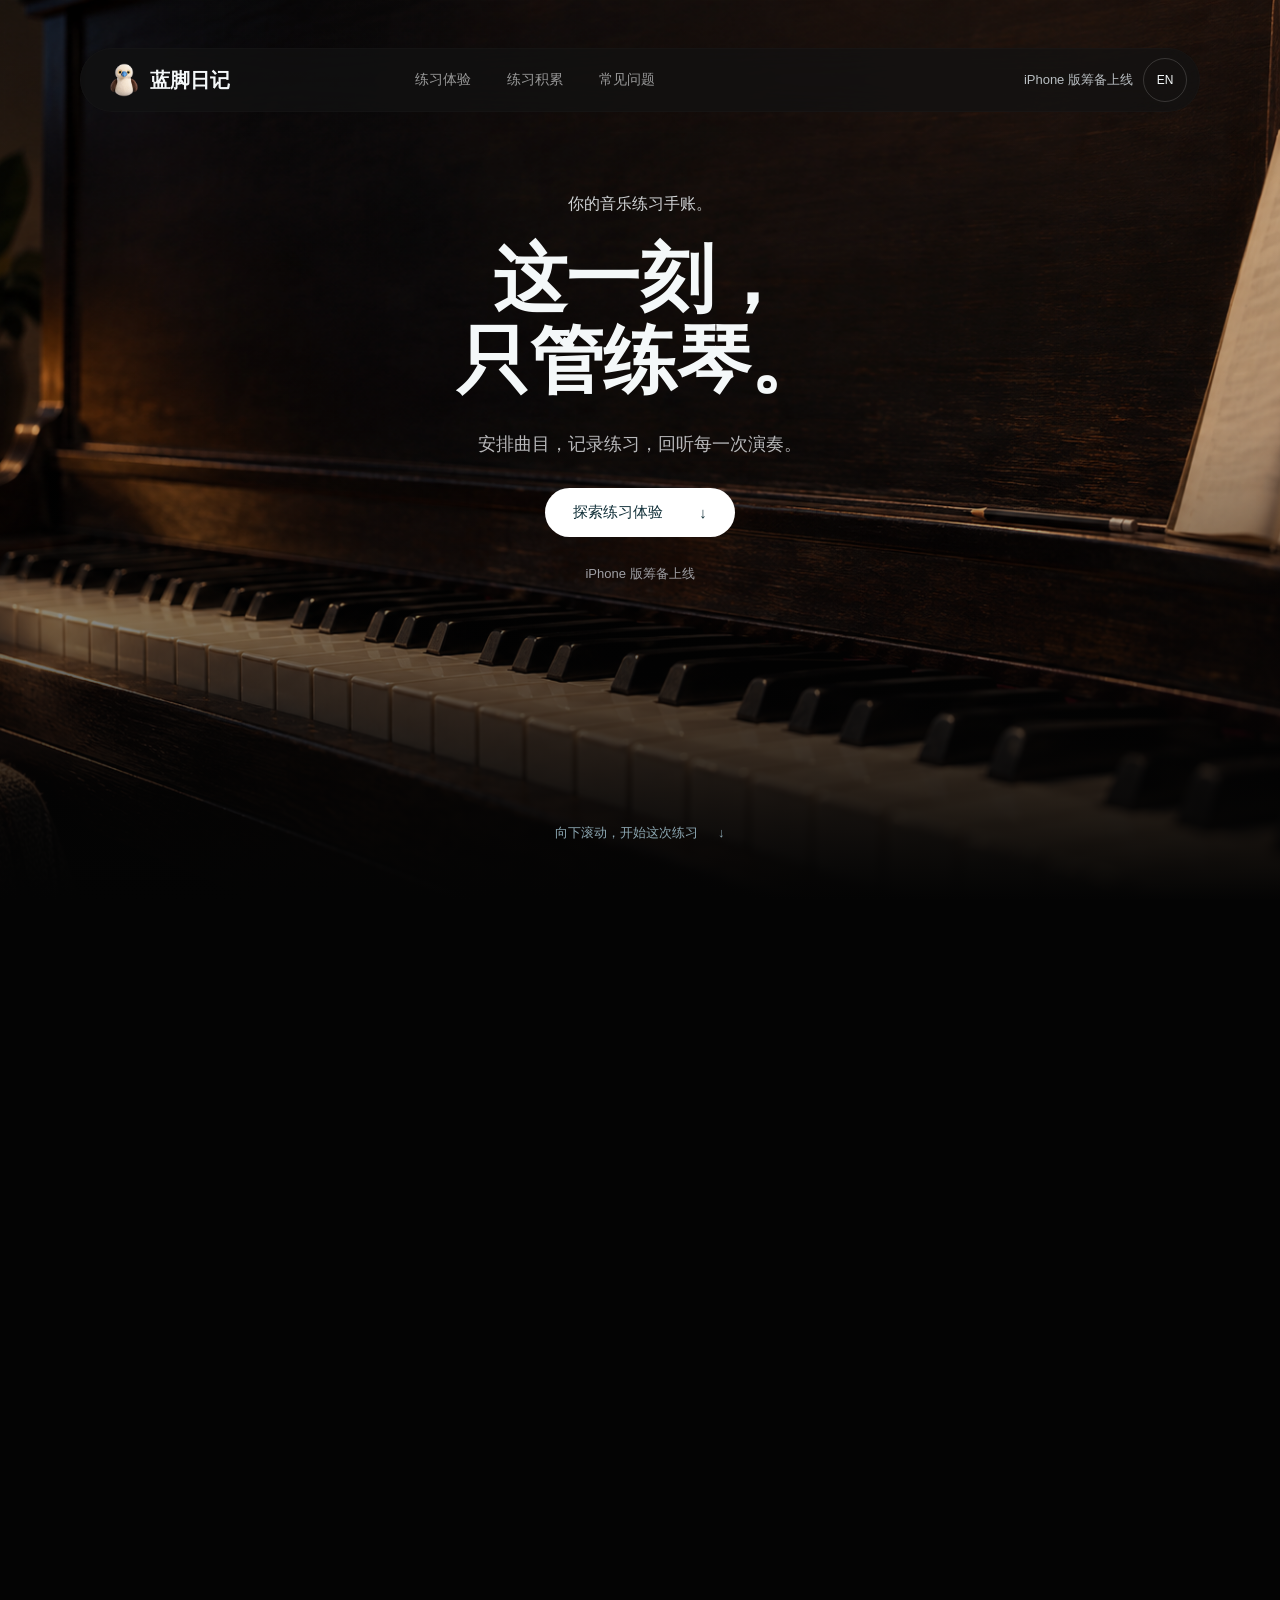
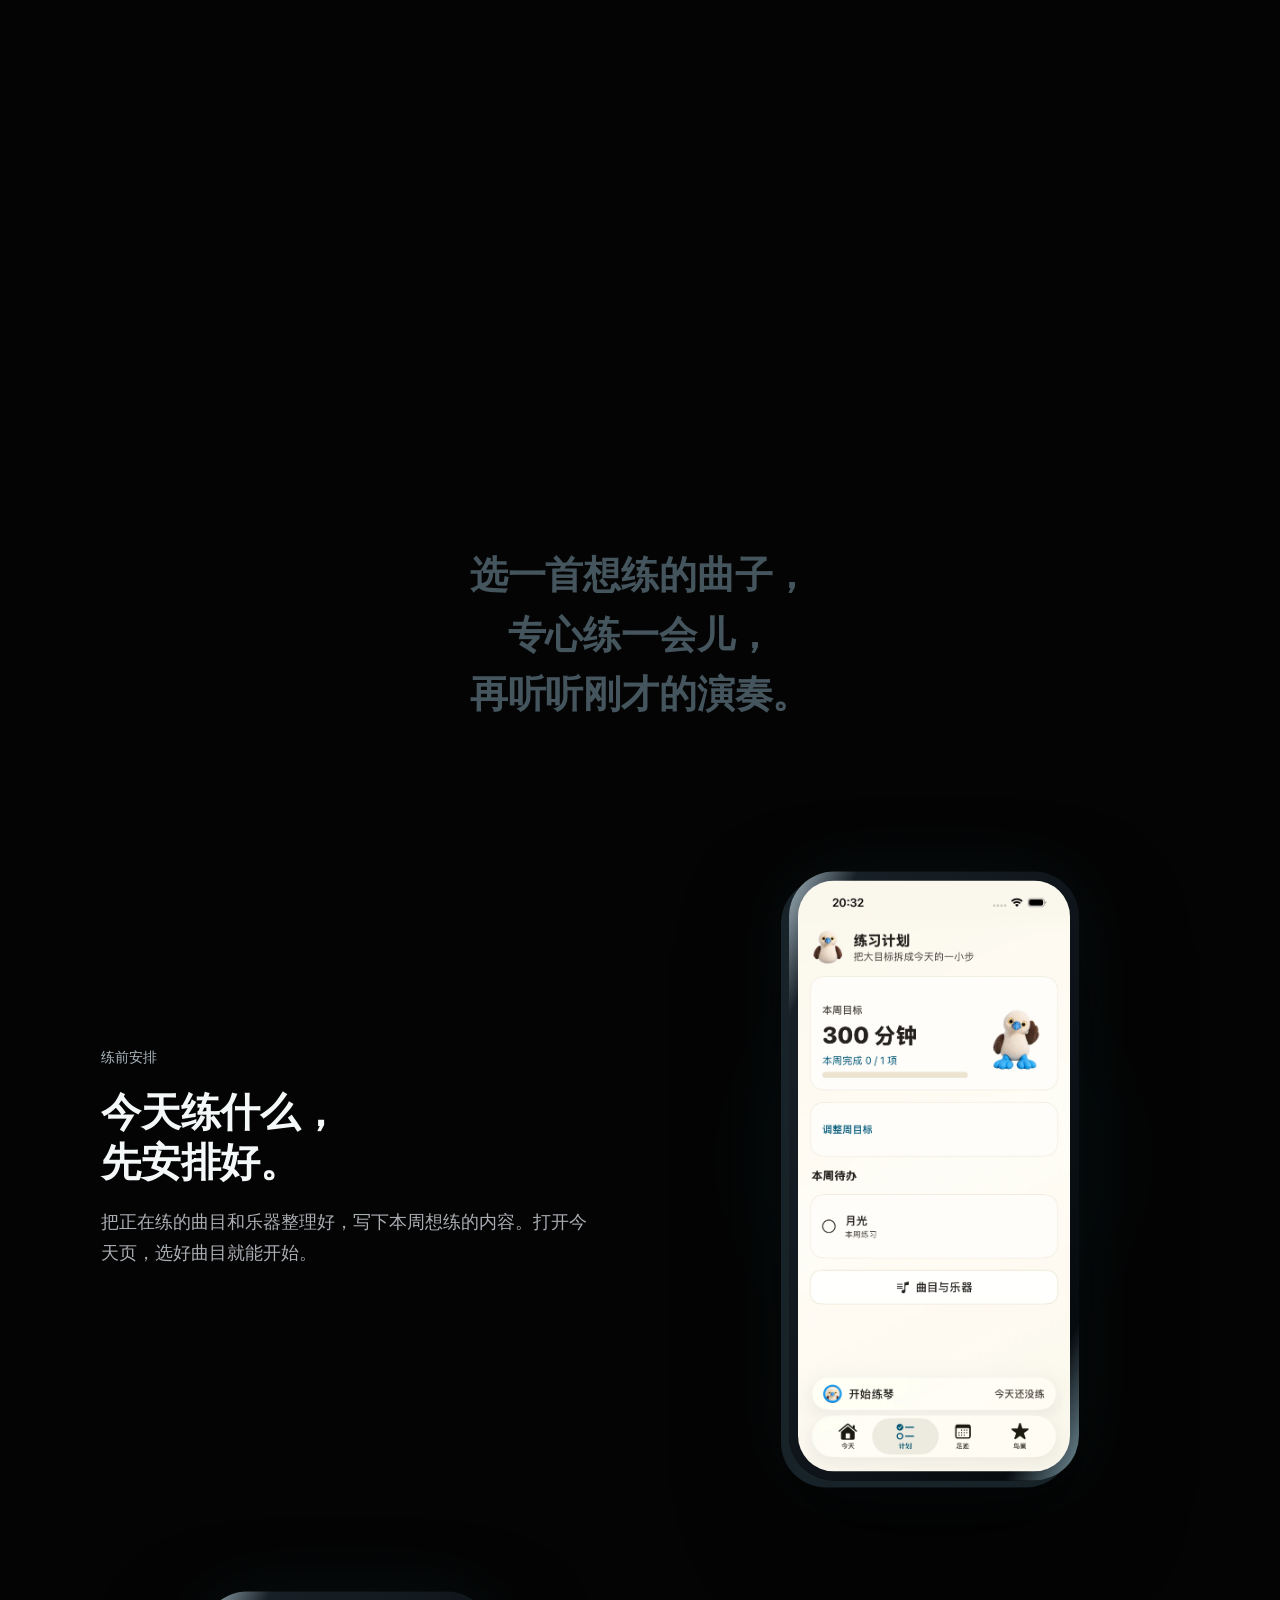
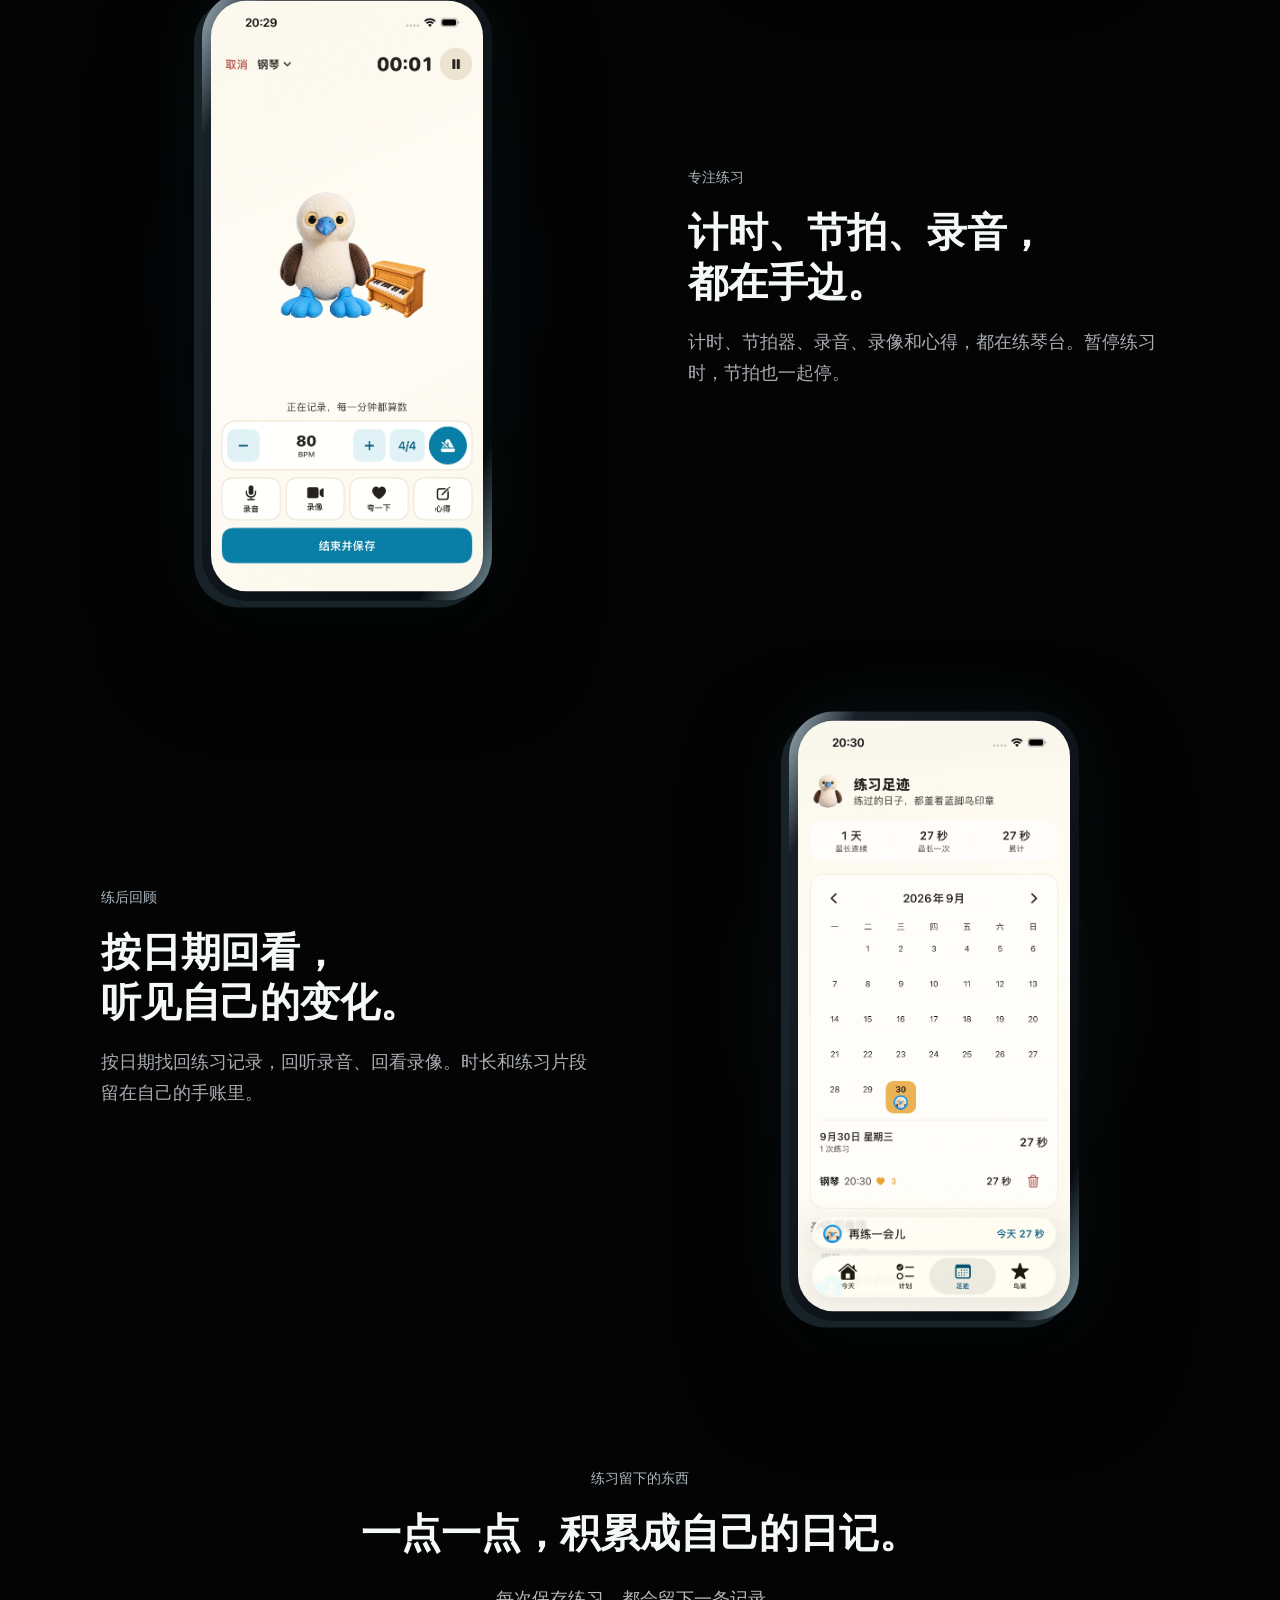
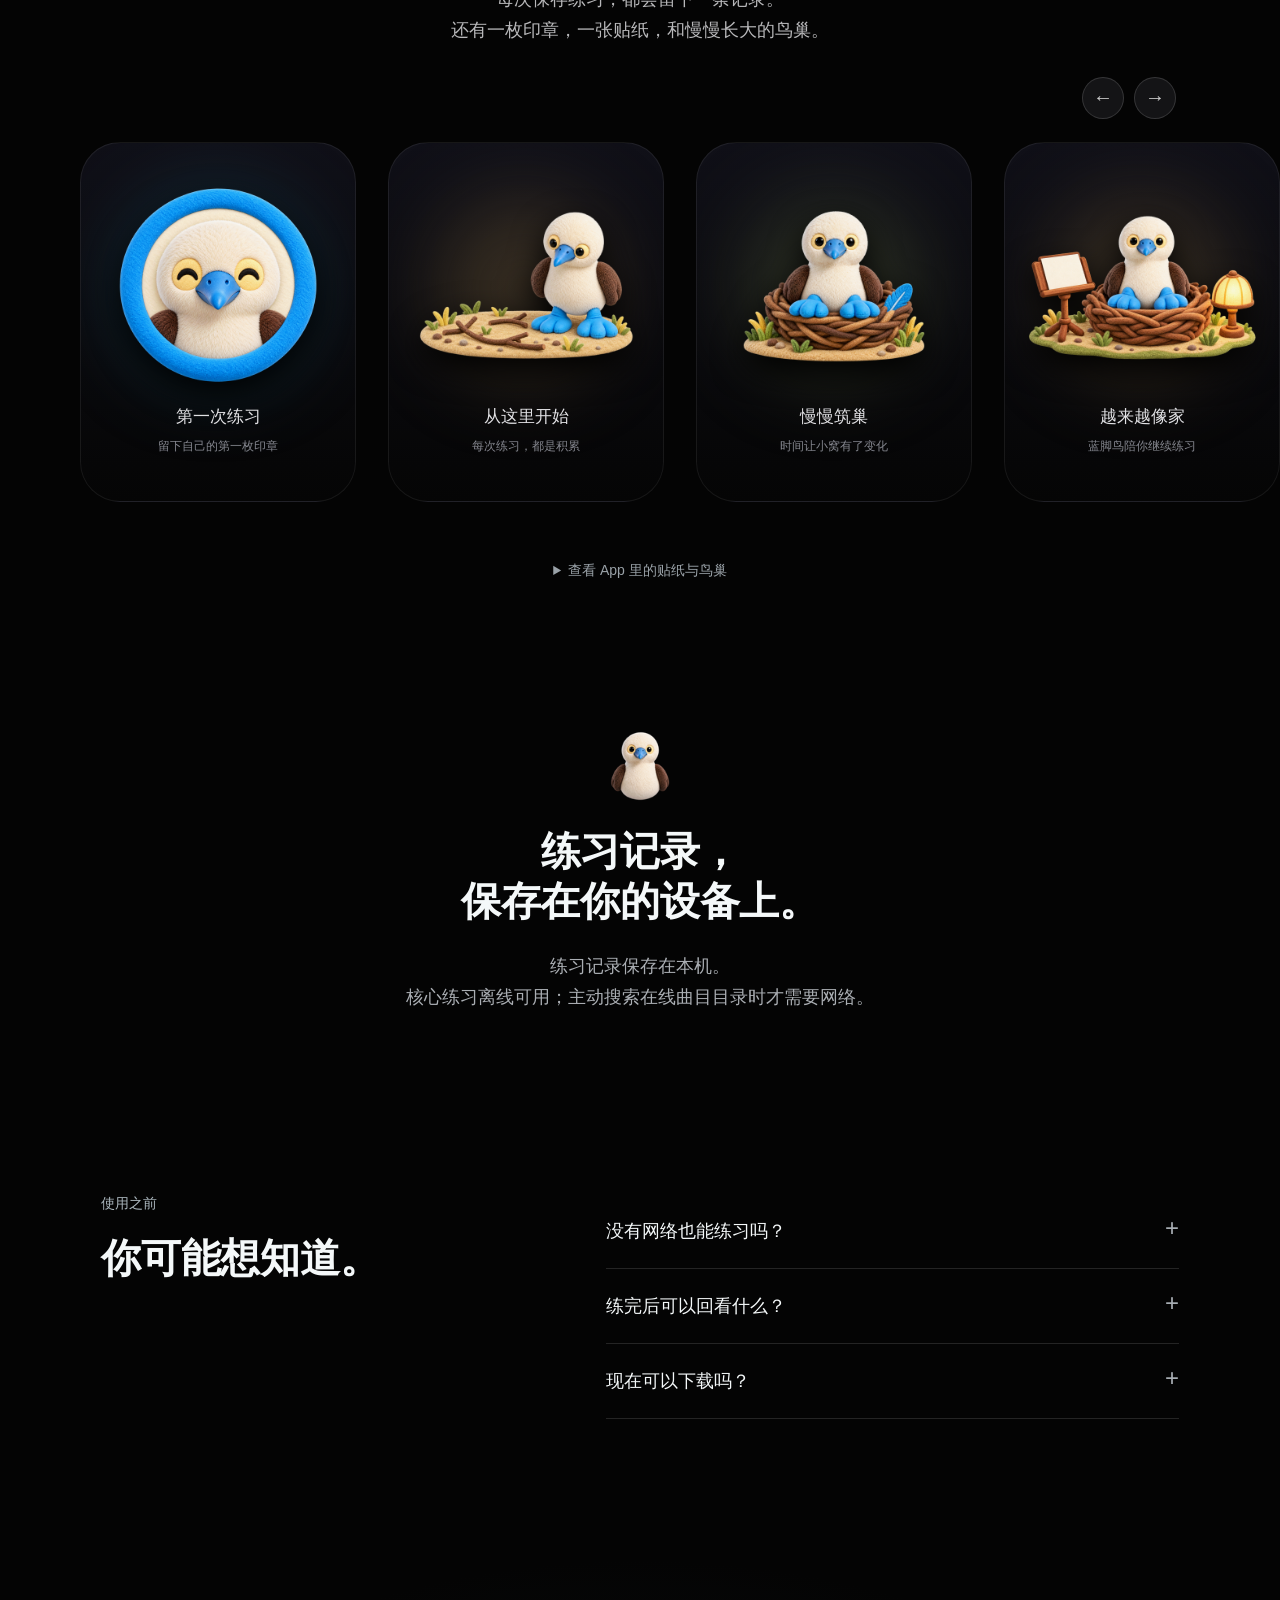
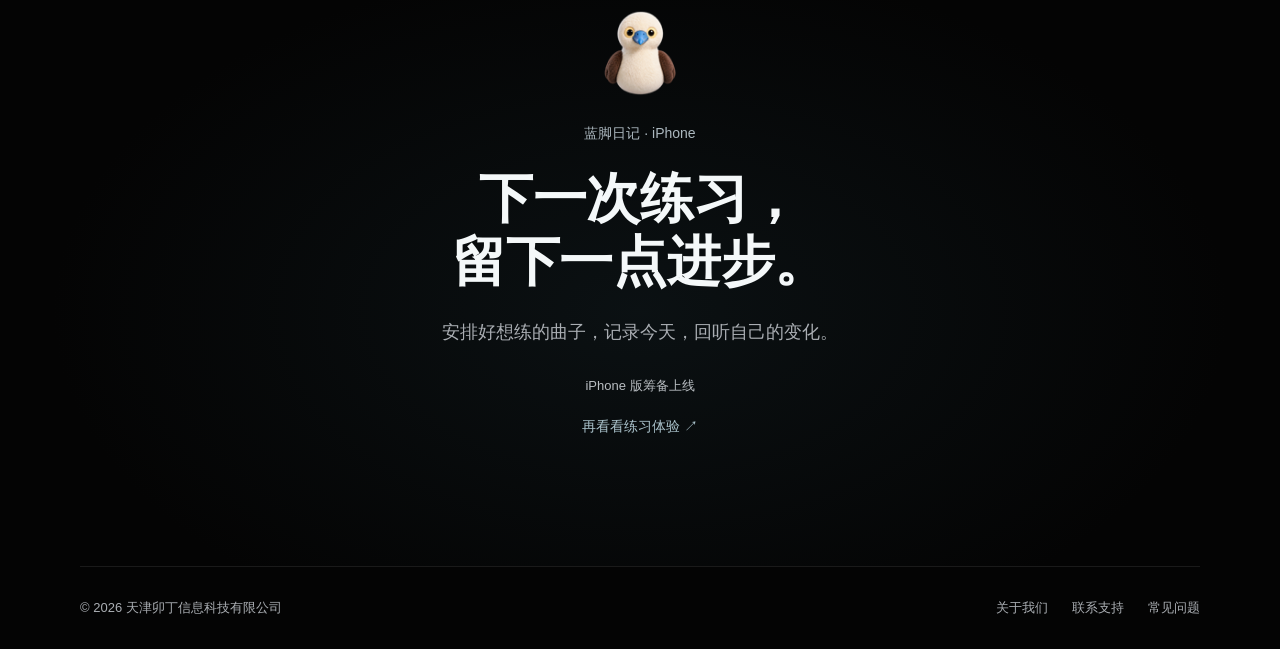
==== commit 9bf46bf9: "Remove account-free claims from bilingual website" ====
--- a/index.html
+++ b/index.html
@@ -8,16 +8,15 @@
 <a class="skip" href="#practice">查看练习功能</a>
 <header class="nav"><a class="brand" href="#"><img src="assets/bird-avatar-current.png" width="34" height="34" alt="">蓝脚日记</a><nav><a href="#practice">练习体验</a><a href="#collection">练习积累</a><a href="#faq">常见问题</a></nav><span class="release">iPhone 版筹备上线</span><a class="language-switch" href="en.html" lang="en" aria-label="Switch to English">EN</a><details class="mobile-menu"><summary>菜单</summary><nav aria-label="移动导航"><a href="#practice">练习体验</a><a href="#collection">练习积累</a><a href="#faq">常见问题</a></nav></details></header>
 <main>
-<section class="hero" id="opening"><div class="hero-stage"><div class="sound-space" aria-hidden="true"></div><div class="hero-copy"><p class="product-label">你的音乐练习手账。</p><h1>这一刻，<br>只管练琴。</h1><p class="lead">安排曲目，记录练习，回听每一次演奏。</p><a class="action" href="#practice">探索练习体验 <span>↓</span></a><p class="local-note">iPhone 版筹备上线 · 无需账号</p></div><div class="hero-product"><div class="device hero-device"><img src="assets/app-practice-current.webp" alt="真实 App 练琴台：计时、节拍器、录音与录像" width="1206" height="2622"></div><div class="hero-product-copy"><h2>打开练琴台。<br>把时间交给音乐。</h2><p>计时、节拍、录音和心得，随手可用。</p></div></div><div class="scroll-hint">向下滚动，开始这次练习 <span>↓</span></div></div></section>
+<section class="hero" id="opening"><div class="hero-stage"><div class="sound-space" aria-hidden="true"></div><div class="hero-copy"><p class="product-label">你的音乐练习手账。</p><h1>这一刻，<br>只管练琴。</h1><p class="lead">安排曲目，记录练习，回听每一次演奏。</p><a class="action" href="#practice">探索练习体验 <span>↓</span></a><p class="local-note">iPhone 版筹备上线</p></div><div class="hero-product"><div class="device hero-device"><img src="assets/app-practice-current.webp" alt="真实 App 练琴台：计时、节拍器、录音与录像" width="1206" height="2622"></div><div class="hero-product-copy"><h2>打开练琴台。<br>把时间交给音乐。</h2><p>计时、节拍、录音和心得，随手可用。</p></div></div><div class="scroll-hint">向下滚动，开始这次练习 <span>↓</span></div></div></section>
 <section class="bridge"><p><span>选一首想练的曲子，</span><br><span>专心练一会儿，</span><br><span>再听听刚才的演奏。</span></p></section>
 <div id="practice" class="chapters">
 <section class="chapter plan" data-chapter><div class="chapter-stage"><div class="chapter-copy"><p class="phase">练前安排</p><h2>今天练什么，<br>先安排好。</h2><p class="description">把正在练的曲目和乐器整理好，写下本周想练的内容。打开今天页，选好曲目就能开始。</p><ul class="details"><li>本周曲目与目标</li><li>今天页直接开练</li></ul><div class="chapter-progress" aria-hidden="true"><span>01</span><i><b></b></i><span>03</span></div></div><div class="product-scene"><div class="scene-ring" aria-hidden="true"></div><div class="device chapter-device"><img src="assets/app-plan-current.webp" alt="真实 App 计划页：本周目标与曲目" width="1206" height="2622" loading="lazy"></div><p class="scene-caption">计划页：本周目标与曲目</p></div></div></section><section class="chapter focus" data-chapter><div class="chapter-stage"><div class="chapter-copy"><p class="phase">专注练习</p><h2>计时、节拍、录音，<br>都在手边。</h2><p class="description">计时、节拍器、录音、录像和心得，都在练琴台。暂停练习时，节拍也一起停。</p><ul class="details"><li>计时与节拍器</li><li>录音、录像与心得</li></ul><div class="chapter-progress" aria-hidden="true"><span>02</span><i><b></b></i><span>03</span></div></div><div class="product-scene"><div class="scene-ring" aria-hidden="true"></div><div class="device chapter-device"><img src="assets/app-practice-current.webp" alt="真实 App 练琴台" width="1206" height="2622" loading="lazy"></div><p class="scene-caption">练琴台</p></div></div></section><section class="chapter review" data-chapter><div class="chapter-stage"><div class="chapter-copy"><p class="phase">练后回顾</p><h2>按日期回看，<br>听见自己的变化。</h2><p class="description">按日期找回练习记录，回听录音、回看录像。时长和练习片段留在自己的手账里。</p><ul class="details"><li>按日期回看记录</li><li>回听录音、回看录像</li></ul><div class="chapter-progress" aria-hidden="true"><span>03</span><i><b></b></i><span>03</span></div></div><div class="product-scene"><div class="scene-ring" aria-hidden="true"></div><div class="device chapter-device"><img src="assets/app-footprints-current.webp" alt="真实 App 练习足迹页" width="1206" height="2622" loading="lazy"></div><p class="scene-caption">练习足迹页</p></div></div></section></div>
 <section class="collection" id="collection"><div class="collection-intro"><p class="phase">练习留下的东西</p><h2>一点一点，<br>积累成自己的日记。</h2><p>每次保存练习，都会留下一条记录。<br>还有一枚印章，一张贴纸，和慢慢长大的鸟巢。</p></div><div class="reward-controls"><button type="button" data-gallery="-1" aria-label="上一组练习积累">←</button><button type="button" data-gallery="1" aria-label="下一组练习积累">→</button></div><div class="reward-gallery" tabindex="0" aria-label="印章与鸟巢成长展示"><article class="reward-item"><div class="reward-glow"></div><img src="assets/BirdStamp.png" alt="蓝脚日记原始素材：第一次练习" loading="lazy" width="1200" height="900"><h3>第一次练习</h3><p>留下自己的第一枚印章</p></article><article class="reward-item"><div class="reward-glow"></div><img src="assets/NestStage1.png" alt="蓝脚日记原始素材：从这里开始" loading="lazy" width="1200" height="900"><h3>从这里开始</h3><p>每次练习，都是积累</p></article><article class="reward-item"><div class="reward-glow"></div><img src="assets/NestStage2.png" alt="蓝脚日记原始素材：慢慢筑巢" loading="lazy" width="1200" height="900"><h3>慢慢筑巢</h3><p>时间让小窝有了变化</p></article><article class="reward-item"><div class="reward-glow"></div><img src="assets/NestStage3.png" alt="蓝脚日记原始素材：越来越像家" loading="lazy" width="1200" height="900"><h3>越来越像家</h3><p>蓝脚鸟陪你继续练习</p></article><article class="reward-item"><div class="reward-glow"></div><img src="assets/NestStage4.png" alt="蓝脚日记原始素材：自己的练习天地" loading="lazy" width="1200" height="900"><h3>自己的练习天地</h3><p>回看一路留下的足迹</p></article></div><details class="reward-details"><summary>查看 App 里的贴纸与鸟巢</summary><div class="reward-apps"><img src="assets/app-sticker-current.webp" alt="App 贴纸截图" loading="lazy"><img src="assets/app-nest-current.webp" alt="App 鸟巢截图" loading="lazy"></div></details></section>
-<section class="privacy"><img src="assets/bird-avatar-current.png" width="72" height="72" alt=""><h2>练习记录，<br>保存在你的设备上。</h2><p>无需注册账号，练习记录保存在本机。<br>核心练习离线可用；主动搜索在线曲目目录时才需要网络。</p></section>
+<section class="privacy"><img src="assets/bird-avatar-current.png" width="72" height="72" alt=""><h2>练习记录，<br>保存在你的设备上。</h2><p>练习记录保存在本机。<br>核心练习离线可用；主动搜索在线曲目目录时才需要网络。</p></section>
 <section class="faq" id="faq" aria-labelledby="faq-title">
 <div><p class="phase">使用之前</p><h2 id="faq-title">你可能想知道。</h2></div>
 <div class="faq-list">
-<details><summary>需要注册账号吗？</summary><p>不需要。练习记录保存在本机，打开 App 就能安排和记录练习。</p></details>
 <details><summary>没有网络也能练习吗？</summary><p>核心练习功能离线可用。主动搜索在线曲目目录时需要网络。</p></details>
 <details><summary>练完后可以回看什么？</summary><p>可以按日期查看练习记录，回听保存的录音、回看录像，以及写下的练习心得。</p></details>
 <details><summary>现在可以下载吗？</summary><p>iPhone 版正在筹备上线。正式上线后，这里会提供 App Store 下载入口。</p></details>
